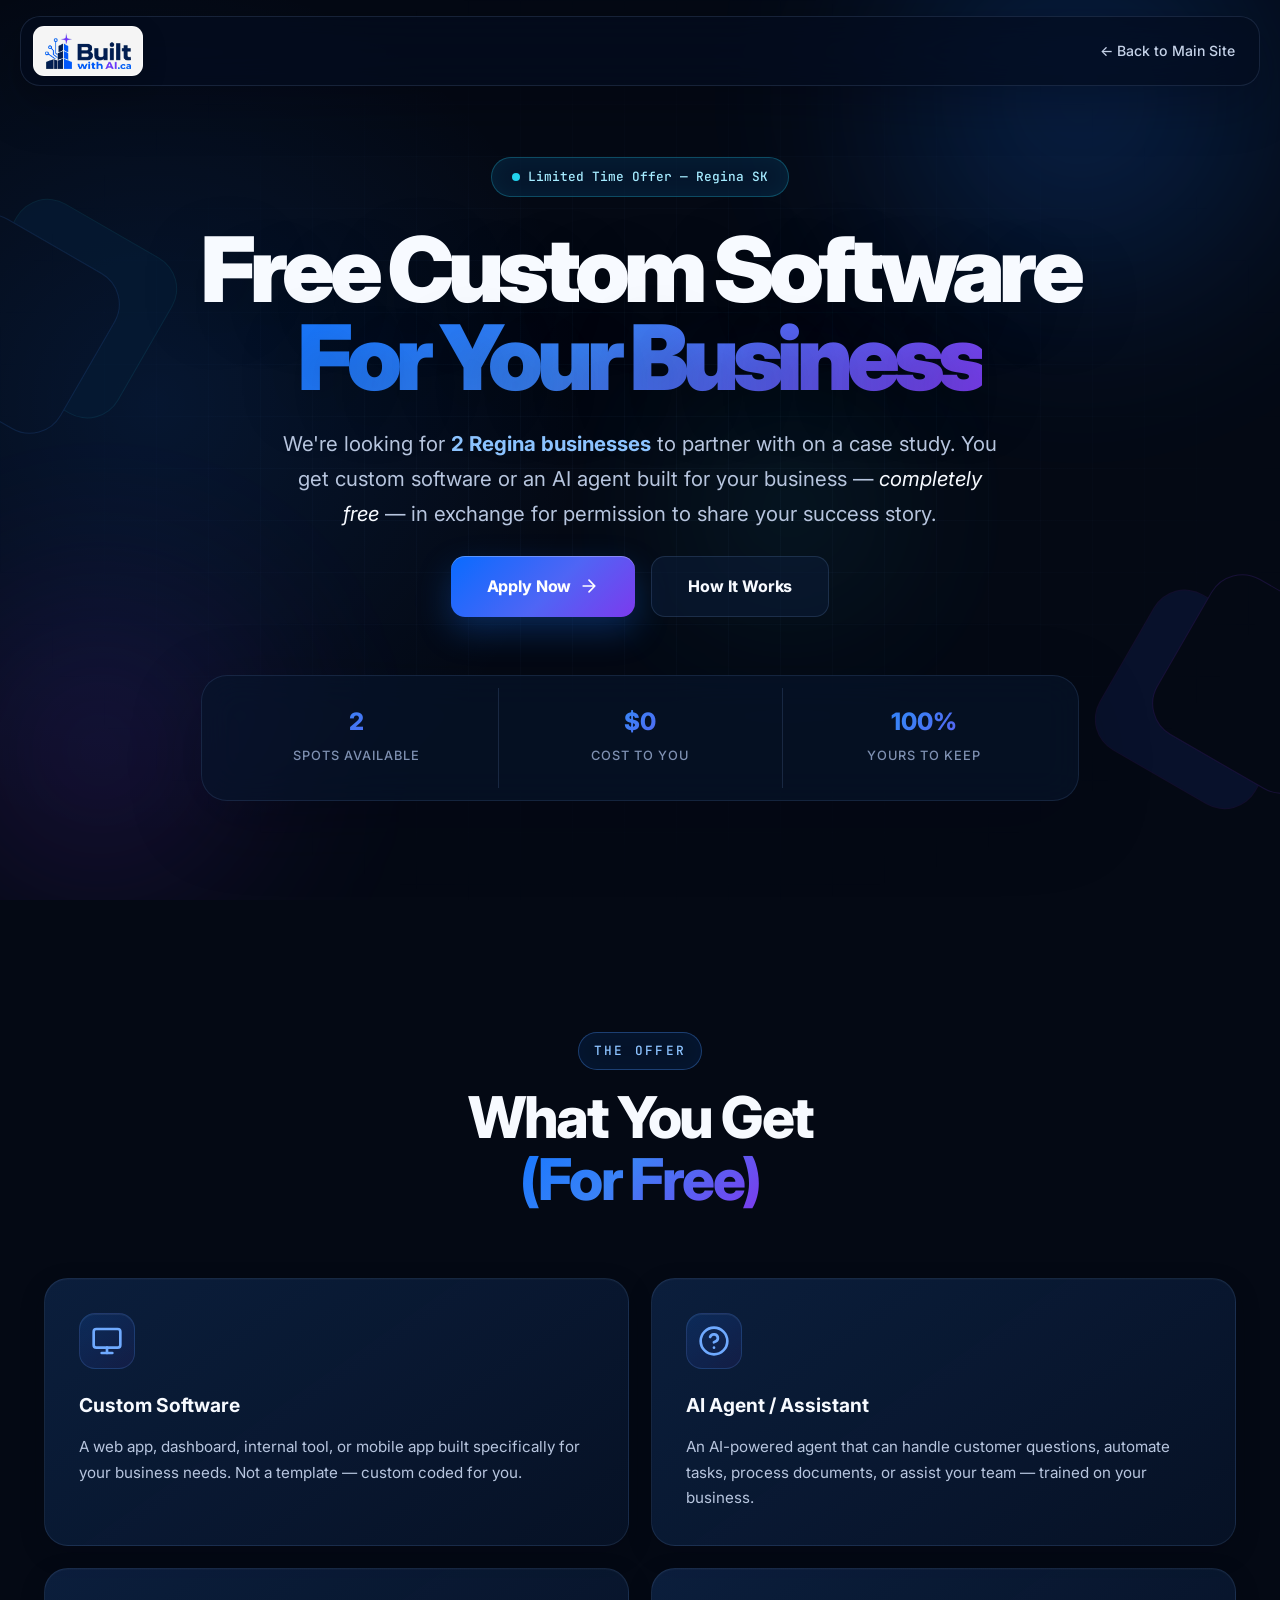
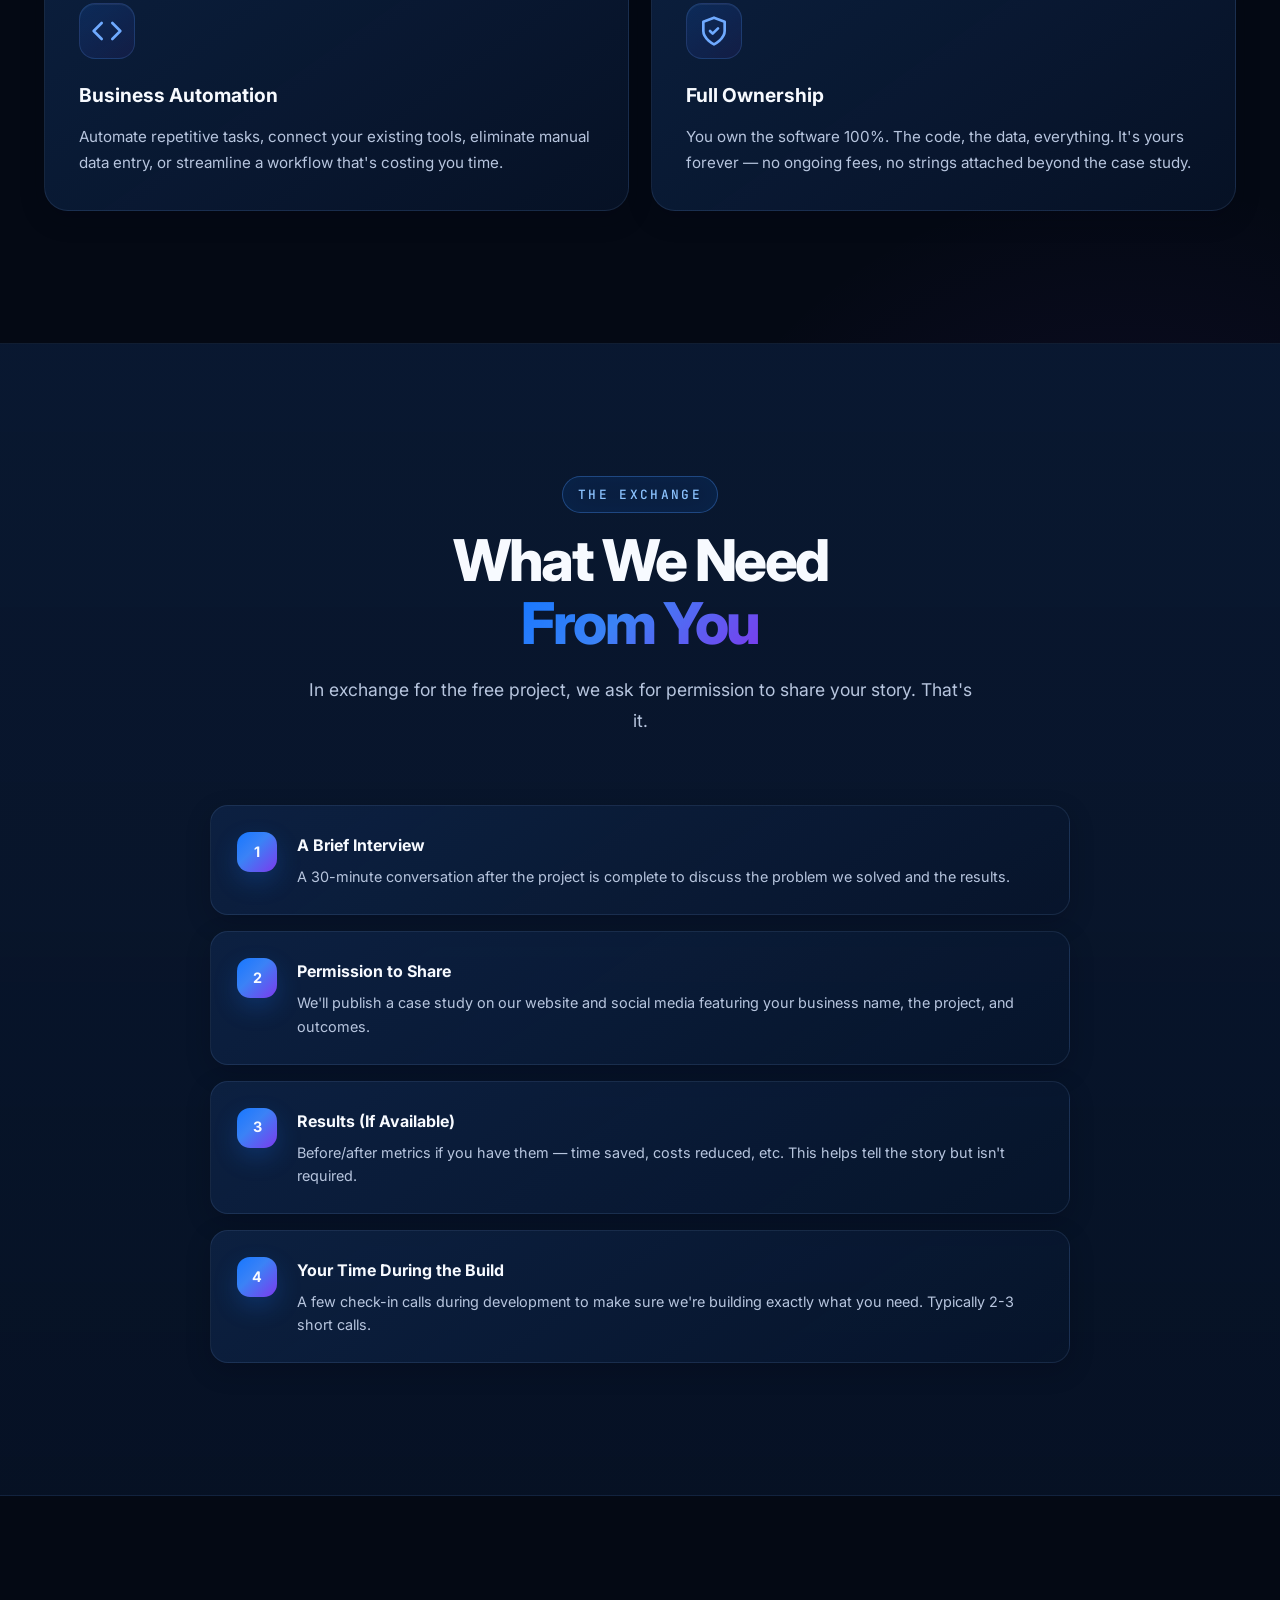
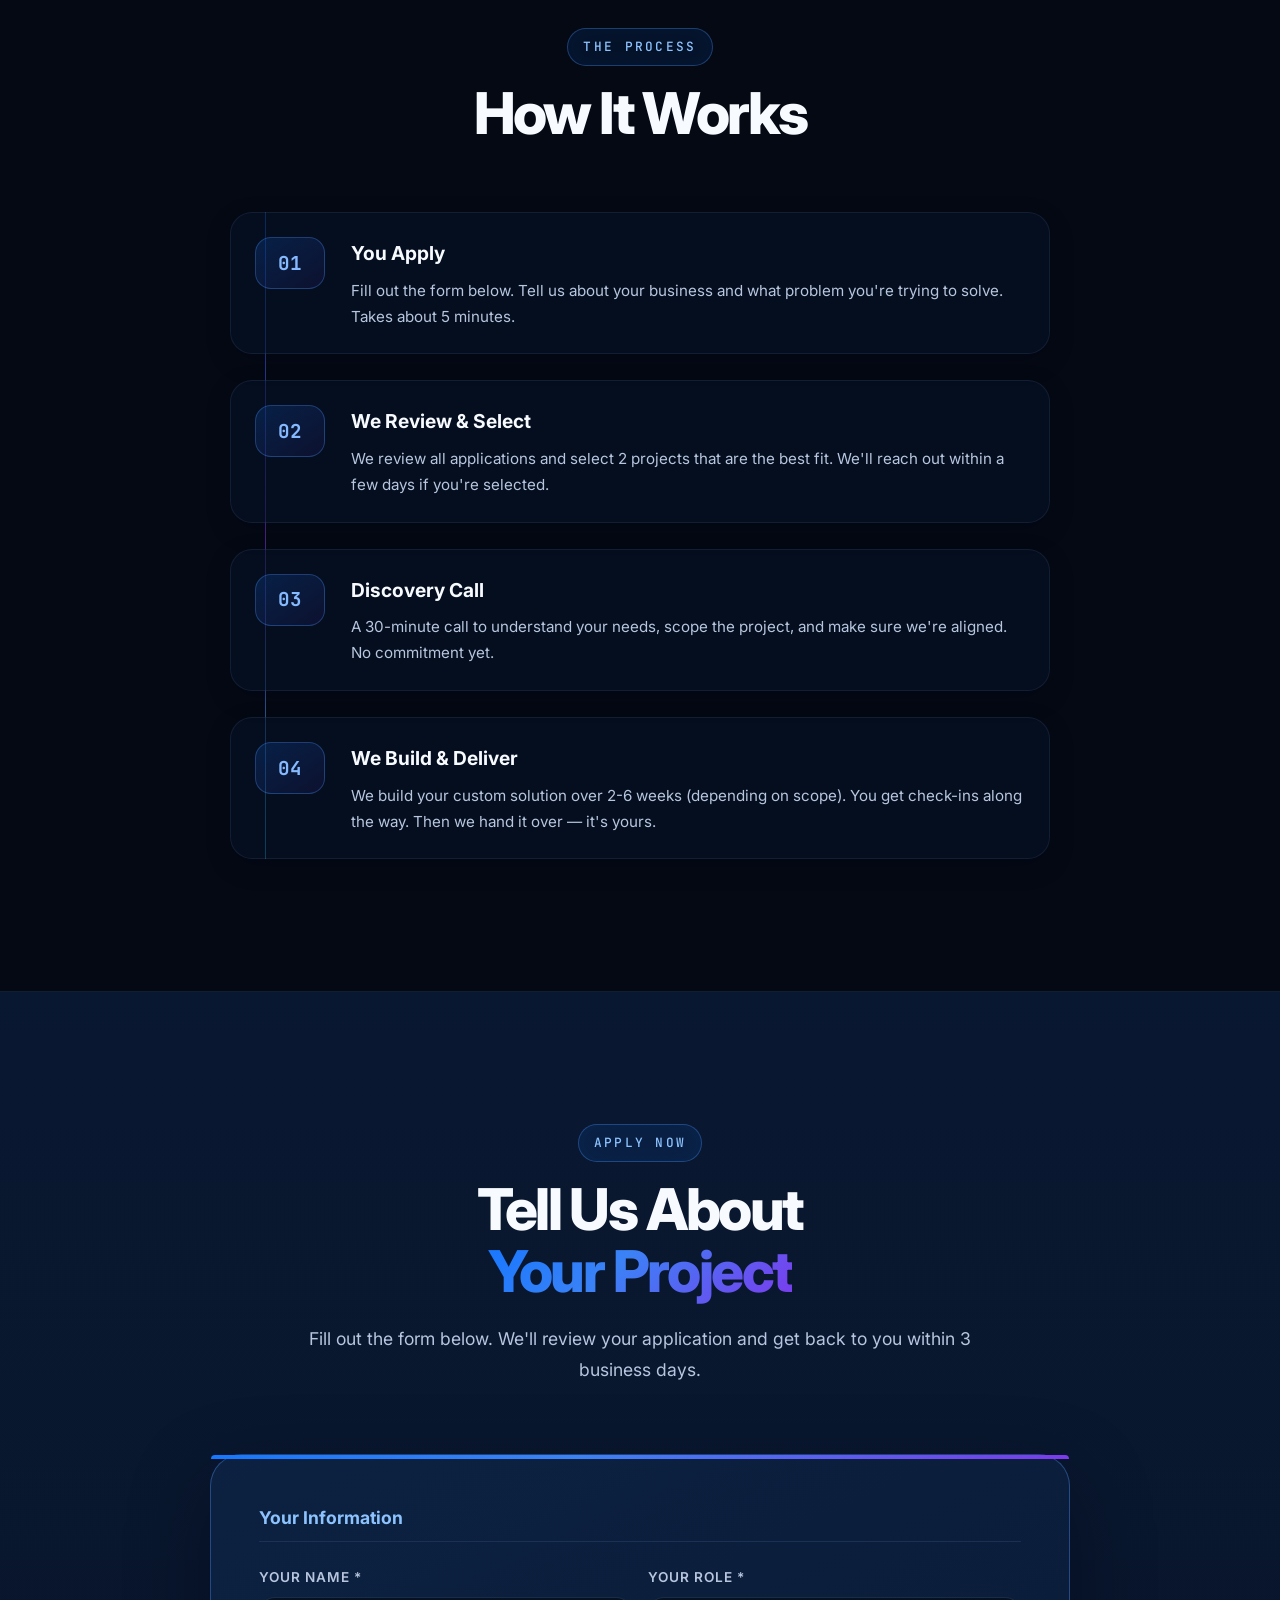
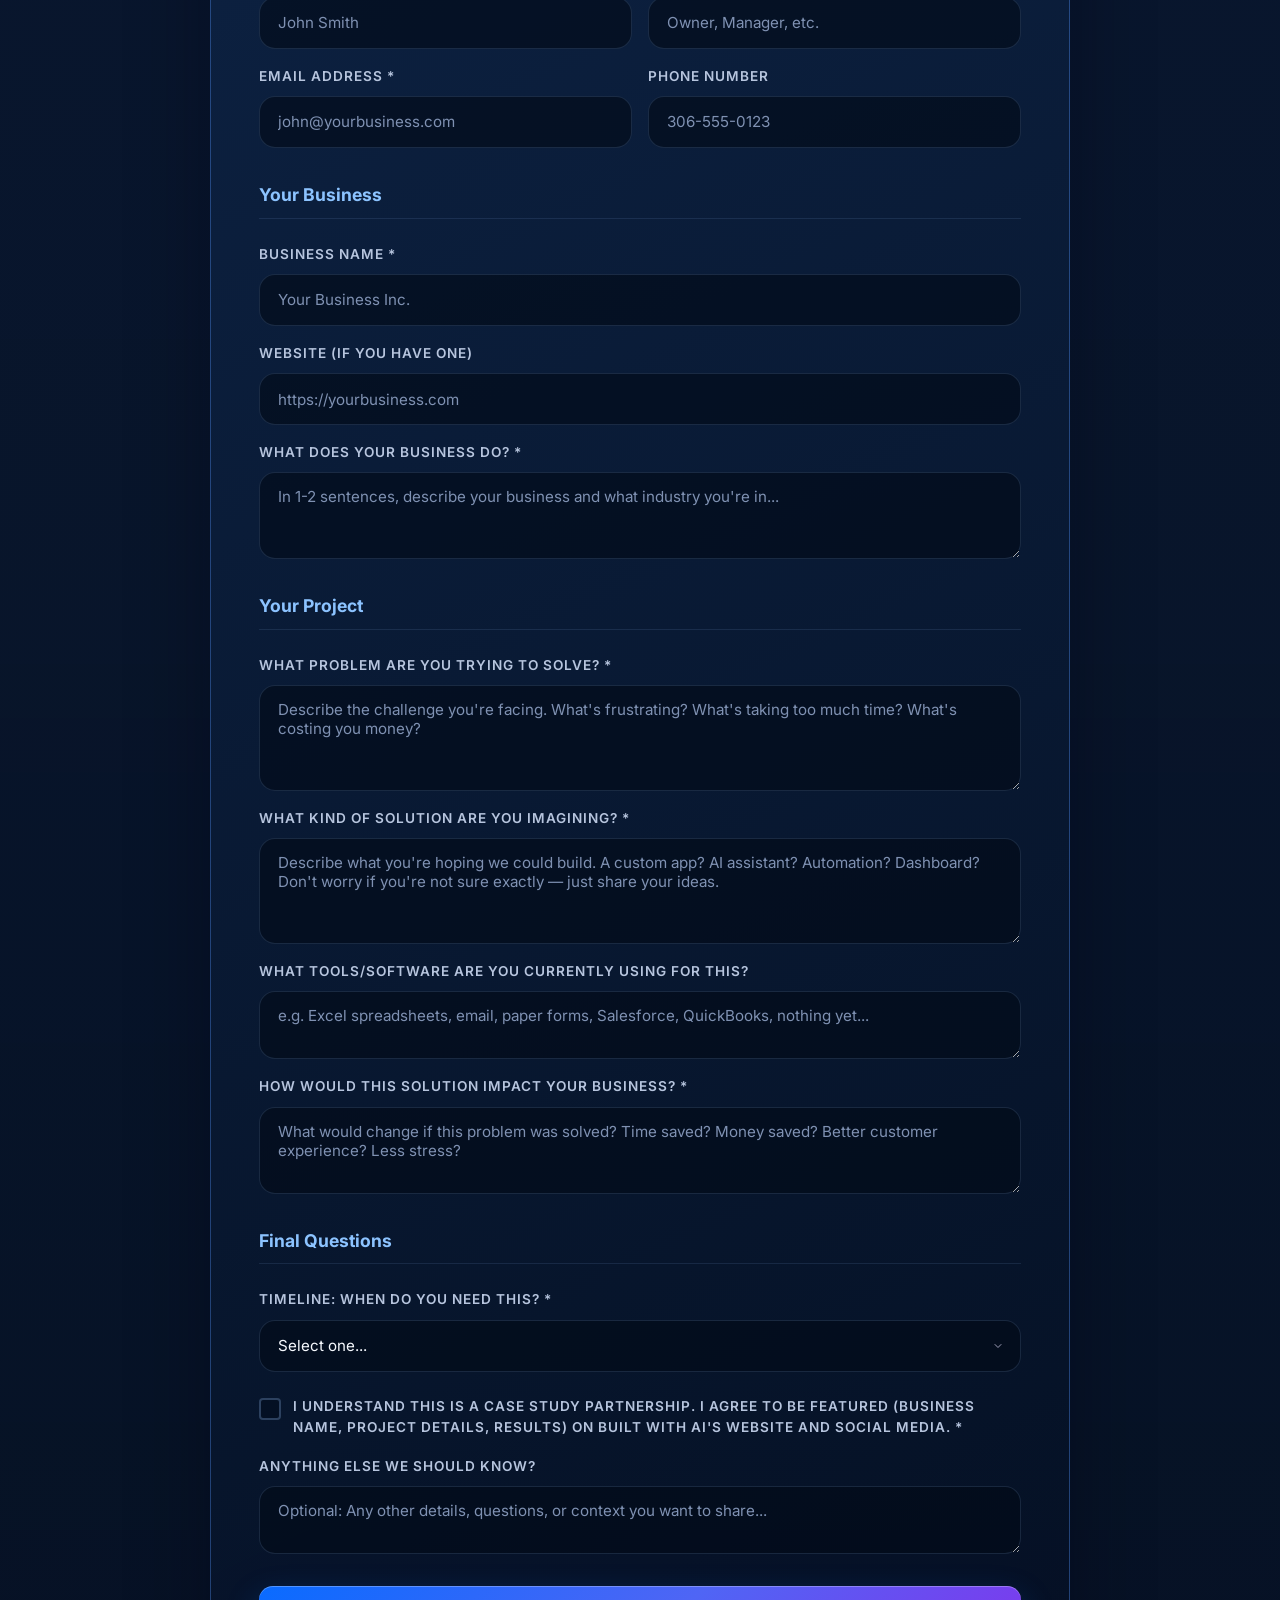
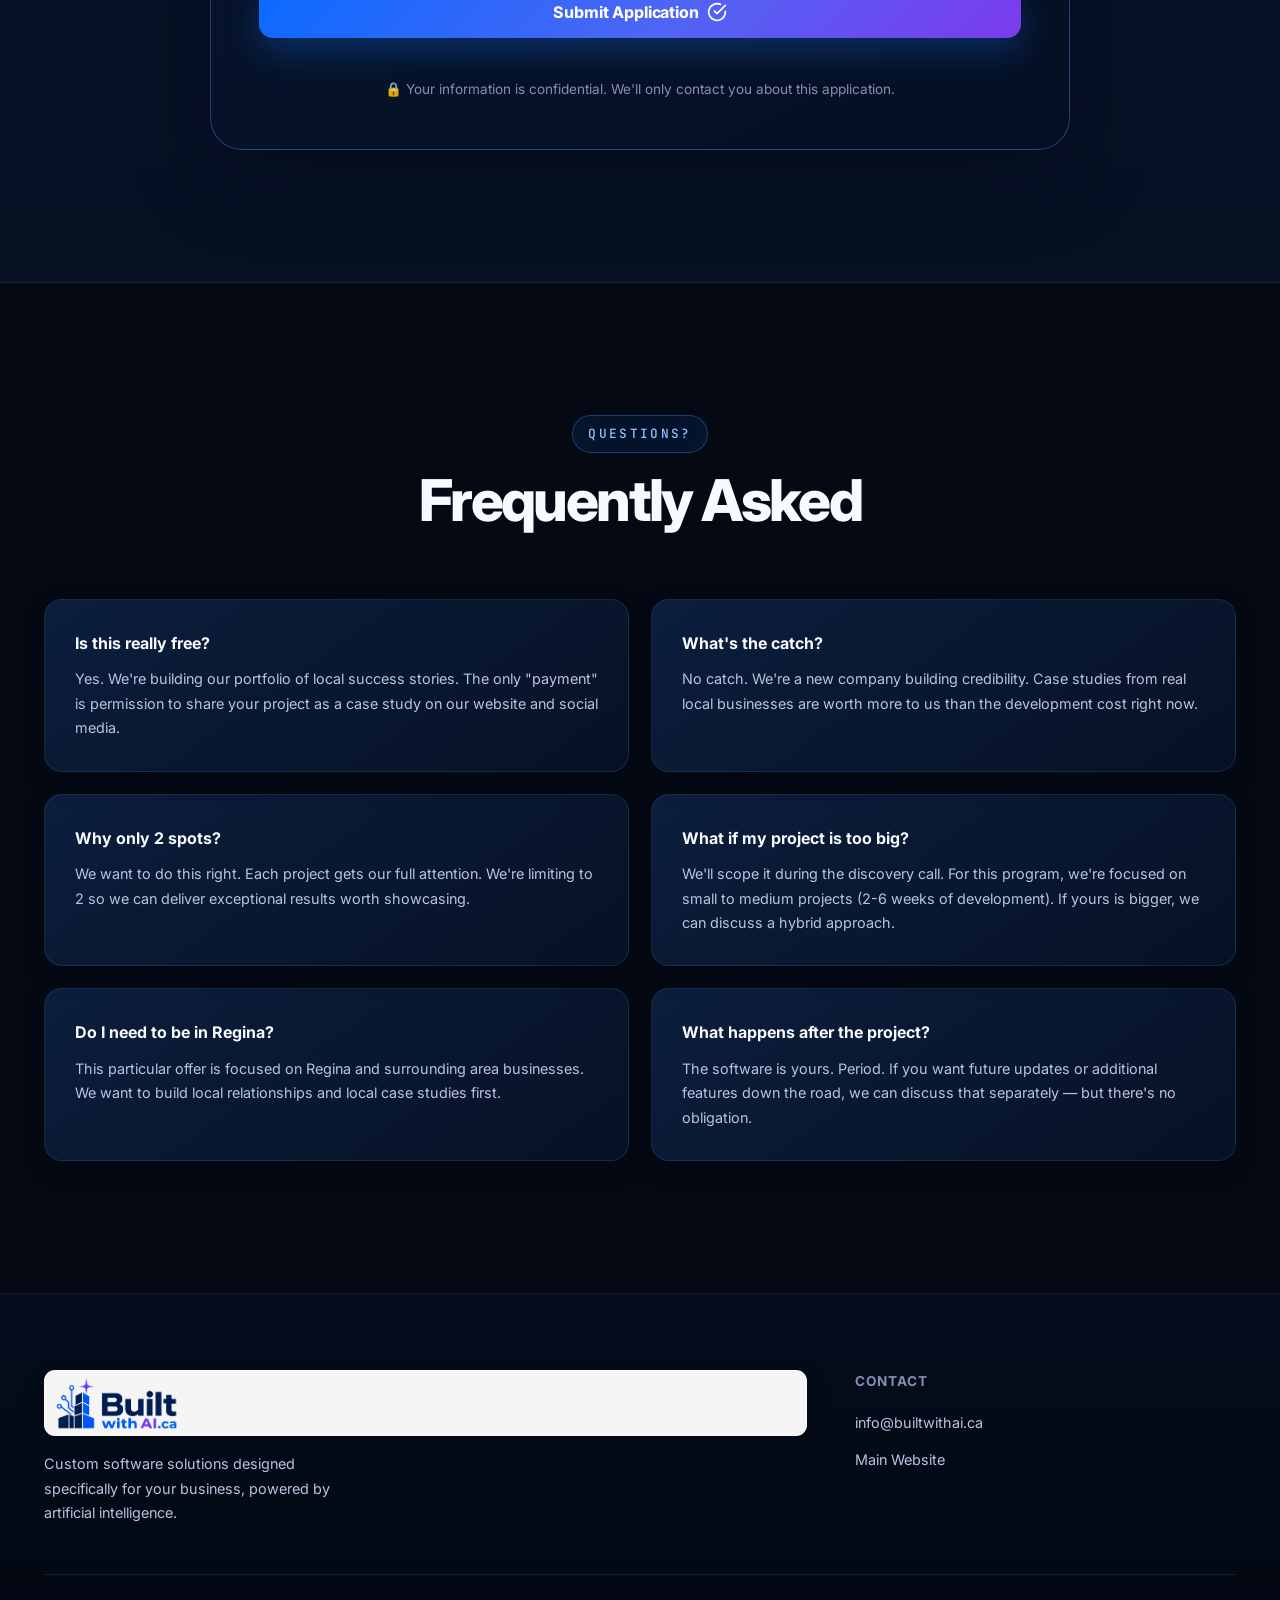
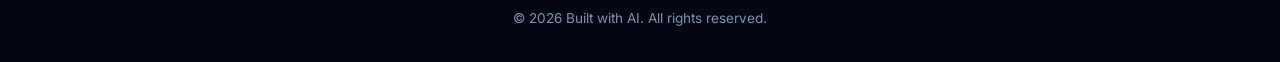
==== case-study.html @ c4d94bc3 "New logo and refresh" ====
<!DOCTYPE html>
<html lang="en">
<head>
    <meta charset="UTF-8">
    <meta name="viewport" content="width=device-width, initial-scale=1.0">
    <title>Free Custom Software for Your Business | Case Study Partner Program | Built with AI</title>
    <meta name="description" content="Regina businesses: Get custom software or an AI agent built for FREE in exchange for a case study. Limited to 2 spots. Apply now.">
    <meta name="keywords" content="free custom software, Regina Saskatchewan, case study, AI agent, business automation, free software development">
    <meta property="og:title" content="FREE Custom Software for Regina Businesses | Built with AI">
    <meta property="og:description" content="We're building 2 custom software projects for Regina businesses — completely free — in exchange for a case study. Apply now.">
    <meta property="og:type" content="website">
    <meta property="og:image" content="https://builtwithai.ca/images/built-with-ai-ca-logo.png">
    <link rel="preconnect" href="https://fonts.googleapis.com">
    <link rel="preconnect" href="https://fonts.gstatic.com" crossorigin>
    <link href="https://fonts.googleapis.com/css2?family=Inter:wght@300;400;500;600;700;800;900&family=JetBrains+Mono:wght@400;500&display=swap" rel="stylesheet">
    <link rel="stylesheet" href="css/styles.css">
    <link rel="stylesheet" href="css/case-study.css">
    <link rel="icon" type="image/png" href="images/built-with-ai-ca-logo.png">
</head>
<body>
    <!-- Navigation -->
    <nav class="navbar" id="navbar">
        <div class="container nav-container">
            <a href="index.html" class="logo" aria-label="Built with AI.ca home">
                <img class="logo-image" src="images/built-with-ai-ca-logo.png" alt="Built with AI.ca">
            </a>
            <button class="mobile-toggle" id="mobileToggle" aria-label="Toggle menu" aria-expanded="false" aria-controls="navLinks">
                <span></span>
                <span></span>
                <span></span>
            </button>
            <ul class="nav-links" id="navLinks">
                <li><a href="index.html">← Back to Main Site</a></li>
            </ul>
        </div>
    </nav>

    <!-- Hero Section -->
    <section class="hero case-study-hero" id="hero">
        <div class="hero-bg-effects">
            <div class="hero-orb hero-orb-1"></div>
            <div class="hero-orb hero-orb-2"></div>
            <div class="hero-orb hero-orb-3"></div>
            <div class="hero-grid"></div>
        </div>
        <div class="container hero-content">
            <div class="hero-badge animate-on-scroll">
                <span class="badge-dot"></span>
                Limited Time Offer — Regina SK
            </div>
            <h1 class="hero-title animate-on-scroll">
                Free Custom Software<br>
                <span class="gradient-text">For Your Business</span>
            </h1>
            <p class="hero-subtitle animate-on-scroll">
                We're looking for <strong>2 Regina businesses</strong> to partner with on a case study. 
                You get custom software or an AI agent built for your business — <em>completely free</em> — 
                in exchange for permission to share your success story.
            </p>
            <div class="hero-cta animate-on-scroll">
                <a href="#apply" class="btn btn-primary btn-lg">
                    Apply Now
                    <svg width="20" height="20" viewBox="0 0 24 24" fill="none" stroke="currentColor" stroke-width="2" stroke-linecap="round" stroke-linejoin="round"><path d="M5 12h14M12 5l7 7-7 7"/></svg>
                </a>
                <a href="#details" class="btn btn-ghost btn-lg">How It Works</a>
            </div>
            <div class="hero-stats animate-on-scroll">
                <div class="stat">
                    <span class="stat-number">2</span>
                    <span class="stat-label">Spots Available</span>
                </div>
                <div class="stat-divider"></div>
                <div class="stat">
                    <span class="stat-number">$0</span>
                    <span class="stat-label">Cost to You</span>
                </div>
                <div class="stat-divider"></div>
                <div class="stat">
                    <span class="stat-number">100%</span>
                    <span class="stat-label">Yours to Keep</span>
                </div>
            </div>
        </div>
    </section>

    <!-- What You Get Section -->
    <section class="section" id="details">
        <div class="container">
            <div class="section-header animate-on-scroll">
                <span class="section-tag">The Offer</span>
                <h2 class="section-title">What You Get<br><span class="gradient-text">(For Free)</span></h2>
            </div>
            <div class="benefits-grid">
                <div class="benefit-card animate-on-scroll">
                    <div class="benefit-icon">
                        <svg width="32" height="32" viewBox="0 0 24 24" fill="none" stroke="currentColor" stroke-width="2" stroke-linecap="round" stroke-linejoin="round"><rect x="2" y="3" width="20" height="14" rx="2" ry="2"/><line x1="8" y1="21" x2="16" y2="21"/><line x1="12" y1="17" x2="12" y2="21"/></svg>
                    </div>
                    <h3>Custom Software</h3>
                    <p>A web app, dashboard, internal tool, or mobile app built specifically for your business needs. Not a template — custom coded for you.</p>
                </div>
                <div class="benefit-card animate-on-scroll">
                    <div class="benefit-icon">
                        <svg width="32" height="32" viewBox="0 0 24 24" fill="none" stroke="currentColor" stroke-width="2" stroke-linecap="round" stroke-linejoin="round"><circle cx="12" cy="12" r="10"/><path d="M9.09 9a3 3 0 0 1 5.83 1c0 2-3 3-3 3"/><line x1="12" y1="17" x2="12.01" y2="17"/></svg>
                    </div>
                    <h3>AI Agent / Assistant</h3>
                    <p>An AI-powered agent that can handle customer questions, automate tasks, process documents, or assist your team — trained on your business.</p>
                </div>
                <div class="benefit-card animate-on-scroll">
                    <div class="benefit-icon">
                        <svg width="32" height="32" viewBox="0 0 24 24" fill="none" stroke="currentColor" stroke-width="2" stroke-linecap="round" stroke-linejoin="round"><polyline points="16 18 22 12 16 6"/><polyline points="8 6 2 12 8 18"/></svg>
                    </div>
                    <h3>Business Automation</h3>
                    <p>Automate repetitive tasks, connect your existing tools, eliminate manual data entry, or streamline a workflow that's costing you time.</p>
                </div>
                <div class="benefit-card animate-on-scroll">
                    <div class="benefit-icon">
                        <svg width="32" height="32" viewBox="0 0 24 24" fill="none" stroke="currentColor" stroke-width="2" stroke-linecap="round" stroke-linejoin="round"><path d="M12 22s8-4 8-10V5l-8-3-8 3v7c0 6 8 10 8 10z"/><polyline points="9 12 11 14 15 10"/></svg>
                    </div>
                    <h3>Full Ownership</h3>
                    <p>You own the software 100%. The code, the data, everything. It's yours forever — no ongoing fees, no strings attached beyond the case study.</p>
                </div>
            </div>
        </div>
    </section>

    <!-- What We Need Section -->
    <section class="section section-dark">
        <div class="container">
            <div class="section-header animate-on-scroll">
                <span class="section-tag">The Exchange</span>
                <h2 class="section-title">What We Need<br><span class="gradient-text">From You</span></h2>
                <p class="section-desc">In exchange for the free project, we ask for permission to share your story. That's it.</p>
            </div>
            <div class="requirements-grid">
                <div class="requirement-item animate-on-scroll">
                    <div class="requirement-number">1</div>
                    <div class="requirement-content">
                        <h4>A Brief Interview</h4>
                        <p>A 30-minute conversation after the project is complete to discuss the problem we solved and the results.</p>
                    </div>
                </div>
                <div class="requirement-item animate-on-scroll">
                    <div class="requirement-number">2</div>
                    <div class="requirement-content">
                        <h4>Permission to Share</h4>
                        <p>We'll publish a case study on our website and social media featuring your business name, the project, and outcomes.</p>
                    </div>
                </div>
                <div class="requirement-item animate-on-scroll">
                    <div class="requirement-number">3</div>
                    <div class="requirement-content">
                        <h4>Results (If Available)</h4>
                        <p>Before/after metrics if you have them — time saved, costs reduced, etc. This helps tell the story but isn't required.</p>
                    </div>
                </div>
                <div class="requirement-item animate-on-scroll">
                    <div class="requirement-number">4</div>
                    <div class="requirement-content">
                        <h4>Your Time During the Build</h4>
                        <p>A few check-in calls during development to make sure we're building exactly what you need. Typically 2-3 short calls.</p>
                    </div>
                </div>
            </div>
        </div>
    </section>

    <!-- How It Works Section -->
    <section class="section">
        <div class="container">
            <div class="section-header animate-on-scroll">
                <span class="section-tag">The Process</span>
                <h2 class="section-title">How It Works</h2>
            </div>
            <div class="process-timeline">
                <div class="process-step animate-on-scroll">
                    <div class="step-number">01</div>
                    <div class="step-content">
                        <h3>You Apply</h3>
                        <p>Fill out the form below. Tell us about your business and what problem you're trying to solve. Takes about 5 minutes.</p>
                    </div>
                </div>
                <div class="process-step animate-on-scroll">
                    <div class="step-number">02</div>
                    <div class="step-content">
                        <h3>We Review & Select</h3>
                        <p>We review all applications and select 2 projects that are the best fit. We'll reach out within a few days if you're selected.</p>
                    </div>
                </div>
                <div class="process-step animate-on-scroll">
                    <div class="step-number">03</div>
                    <div class="step-content">
                        <h3>Discovery Call</h3>
                        <p>A 30-minute call to understand your needs, scope the project, and make sure we're aligned. No commitment yet.</p>
                    </div>
                </div>
                <div class="process-step animate-on-scroll">
                    <div class="step-number">04</div>
                    <div class="step-content">
                        <h3>We Build & Deliver</h3>
                        <p>We build your custom solution over 2-6 weeks (depending on scope). You get check-ins along the way. Then we hand it over — it's yours.</p>
                    </div>
                </div>
            </div>
        </div>
    </section>

    <!-- Application Form Section -->
    <section class="section section-dark" id="apply">
        <div class="container">
            <div class="section-header animate-on-scroll">
                <span class="section-tag">Apply Now</span>
                <h2 class="section-title">Tell Us About<br><span class="gradient-text">Your Project</span></h2>
                <p class="section-desc">Fill out the form below. We'll review your application and get back to you within 3 business days.</p>
            </div>
            <div class="application-form-wrapper animate-on-scroll">
                <form class="application-form" id="caseStudyForm">
                    <input type="hidden" name="form_type" value="case_study_application">
                    <input type="hidden" name="location" value="Regina SK Campaign">
                    
                    <div class="form-section">
                        <h3 class="form-section-title">Your Information</h3>
                        <div class="form-row">
                            <div class="form-group">
                                <label for="cs-name">Your Name *</label>
                                <input type="text" id="cs-name" name="name" required placeholder="John Smith">
                            </div>
                            <div class="form-group">
                                <label for="cs-role">Your Role *</label>
                                <input type="text" id="cs-role" name="role" required placeholder="Owner, Manager, etc.">
                            </div>
                        </div>
                        <div class="form-row">
                            <div class="form-group">
                                <label for="cs-email">Email Address *</label>
                                <input type="email" id="cs-email" name="email" required placeholder="john@yourbusiness.com">
                            </div>
                            <div class="form-group">
                                <label for="cs-phone">Phone Number</label>
                                <input type="tel" id="cs-phone" name="phone" placeholder="306-555-0123">
                            </div>
                        </div>
                    </div>

                    <div class="form-section">
                        <h3 class="form-section-title">Your Business</h3>
                        <div class="form-group">
                            <label for="cs-business">Business Name *</label>
                            <input type="text" id="cs-business" name="business" required placeholder="Your Business Inc.">
                        </div>
                        <div class="form-group">
                            <label for="cs-website">Website (if you have one)</label>
                            <input type="url" id="cs-website" name="website" placeholder="https://yourbusiness.com">
                        </div>
                        <div class="form-group">
                            <label for="cs-description">What does your business do? *</label>
                            <textarea id="cs-description" name="business_description" rows="3" required placeholder="In 1-2 sentences, describe your business and what industry you're in..."></textarea>
                        </div>
                    </div>

                    <div class="form-section">
                        <h3 class="form-section-title">Your Project</h3>
                        <div class="form-group">
                            <label for="cs-problem">What problem are you trying to solve? *</label>
                            <textarea id="cs-problem" name="problem" rows="4" required placeholder="Describe the challenge you're facing. What's frustrating? What's taking too much time? What's costing you money?"></textarea>
                        </div>
                        <div class="form-group">
                            <label for="cs-solution">What kind of solution are you imagining? *</label>
                            <textarea id="cs-solution" name="solution_idea" rows="4" required placeholder="Describe what you're hoping we could build. A custom app? AI assistant? Automation? Dashboard? Don't worry if you're not sure exactly — just share your ideas."></textarea>
                        </div>
                        <div class="form-group">
                            <label for="cs-current-tools">What tools/software are you currently using for this?</label>
                            <textarea id="cs-current-tools" name="current_tools" rows="2" placeholder="e.g. Excel spreadsheets, email, paper forms, Salesforce, QuickBooks, nothing yet..."></textarea>
                        </div>
                        <div class="form-group">
                            <label for="cs-impact">How would this solution impact your business? *</label>
                            <textarea id="cs-impact" name="impact" rows="3" required placeholder="What would change if this problem was solved? Time saved? Money saved? Better customer experience? Less stress?"></textarea>
                        </div>
                    </div>

                    <div class="form-section">
                        <h3 class="form-section-title">Final Questions</h3>
                        <div class="form-group">
                            <label for="cs-timeline">Timeline: When do you need this? *</label>
                            <select id="cs-timeline" name="timeline" required>
                                <option value="">Select one...</option>
                                <option value="asap">As soon as possible</option>
                                <option value="1-2-months">Within 1-2 months</option>
                                <option value="3-months">Within 3 months</option>
                                <option value="exploring">Just exploring options</option>
                            </select>
                        </div>
                        <div class="form-group checkbox-group">
                            <label class="checkbox-label">
                                <input type="checkbox" name="case_study_consent" required>
                                <span class="checkmark"></span>
                                <span>I understand this is a case study partnership. I agree to be featured (business name, project details, results) on Built with AI's website and social media. *</span>
                            </label>
                        </div>
                        <div class="form-group">
                            <label for="cs-anything-else">Anything else we should know?</label>
                            <textarea id="cs-anything-else" name="additional_info" rows="2" placeholder="Optional: Any other details, questions, or context you want to share..."></textarea>
                        </div>
                    </div>

                    <button type="submit" class="btn btn-primary btn-lg btn-full" id="caseStudySubmitBtn">
                        <span class="btn-text">Submit Application</span>
                        <span class="btn-loading">Sending...</span>
                        <svg width="20" height="20" viewBox="0 0 24 24" fill="none" stroke="currentColor" stroke-width="2" stroke-linecap="round" stroke-linejoin="round"><path d="M22 11.08V12a10 10 0 1 1-5.93-9.14"/><polyline points="22 4 12 14.01 9 11.01"/></svg>
                    </button>
                    <p class="form-note">&#x1F512; Your information is confidential. We'll only contact you about this application.</p>
                </form>
            </div>
        </div>
    </section>

    <!-- FAQ Section -->
    <section class="section">
        <div class="container">
            <div class="section-header animate-on-scroll">
                <span class="section-tag">Questions?</span>
                <h2 class="section-title">Frequently Asked</h2>
            </div>
            <div class="faq-grid">
                <div class="faq-item animate-on-scroll">
                    <h4>Is this really free?</h4>
                    <p>Yes. We're building our portfolio of local success stories. The only "payment" is permission to share your project as a case study on our website and social media.</p>
                </div>
                <div class="faq-item animate-on-scroll">
                    <h4>What's the catch?</h4>
                    <p>No catch. We're a new company building credibility. Case studies from real local businesses are worth more to us than the development cost right now.</p>
                </div>
                <div class="faq-item animate-on-scroll">
                    <h4>Why only 2 spots?</h4>
                    <p>We want to do this right. Each project gets our full attention. We're limiting to 2 so we can deliver exceptional results worth showcasing.</p>
                </div>
                <div class="faq-item animate-on-scroll">
                    <h4>What if my project is too big?</h4>
                    <p>We'll scope it during the discovery call. For this program, we're focused on small to medium projects (2-6 weeks of development). If yours is bigger, we can discuss a hybrid approach.</p>
                </div>
                <div class="faq-item animate-on-scroll">
                    <h4>Do I need to be in Regina?</h4>
                    <p>This particular offer is focused on Regina and surrounding area businesses. We want to build local relationships and local case studies first.</p>
                </div>
                <div class="faq-item animate-on-scroll">
                    <h4>What happens after the project?</h4>
                    <p>The software is yours. Period. If you want future updates or additional features down the road, we can discuss that separately — but there's no obligation.</p>
                </div>
            </div>
        </div>
    </section>

    <!-- Footer -->
    <footer class="footer">
        <div class="container">
            <div class="footer-content footer-simple">
                <div class="footer-brand">
                    <a href="index.html" class="logo" aria-label="Built with AI.ca home">
                        <img class="logo-image" src="images/built-with-ai-ca-logo.png" alt="Built with AI.ca">
                    </a>
                    <p>Custom software solutions designed specifically for your business, powered by artificial intelligence.</p>
                </div>
                <div class="footer-links">
                    <h4>Contact</h4>
                    <ul>
                        <li><a href="mailto:info@builtwithai.ca">info@builtwithai.ca</a></li>
                        <li><a href="index.html">Main Website</a></li>
                    </ul>
                </div>
            </div>
            <div class="footer-bottom">
                <p>&copy; 2026 Built with AI. All rights reserved.</p>
            </div>
        </div>
    </footer>

    <!-- Success Modal -->
    <div class="modal-overlay" id="successModal">
        <div class="modal">
            <div class="modal-icon">&#x2713;</div>
            <h3>Application Received!</h3>
            <p>Thanks for applying! We'll review your submission and get back to you within 3 business days.</p>
            <button class="btn btn-primary" onclick="document.getElementById('successModal').classList.remove('active')">Got It</button>
        </div>
    </div>

    <script src="js/main.js"></script>
    <script src="js/case-study.js"></script>
</body>
</html>
---- css/styles.css ----
﻿/* ===== CSS Variables & Reset ===== */
:root {
    --bg-primary: #0a0a0f;
    --bg-secondary: #12121a;
    --bg-tertiary: #1a1a2e;
    --bg-card: #16162a;
    --bg-card-hover: #1e1e3a;
    --text-primary: #f0f0f5;
    --text-secondary: #a0a0b8;
    --text-muted: #6a6a82;
    --accent-1: #6366f1;
    --accent-2: #8b5cf6;
    --accent-3: #06b6d4;
    --gradient-primary: linear-gradient(135deg, #6366f1, #8b5cf6, #06b6d4);
    --gradient-glow: linear-gradient(135deg, rgba(99, 102, 241, 0.15), rgba(139, 92, 246, 0.15), rgba(6, 182, 212, 0.15));
    --border-color: rgba(255, 255, 255, 0.06);
    --border-glow: rgba(99, 102, 241, 0.3);
    --radius-sm: 8px;
    --radius-md: 12px;
    --radius-lg: 20px;
    --radius-xl: 28px;
    --shadow-sm: 0 2px 8px rgba(0, 0, 0, 0.3);
    --shadow-md: 0 4px 20px rgba(0, 0, 0, 0.4);
    --shadow-lg: 0 8px 40px rgba(0, 0, 0, 0.5);
    --shadow-glow: 0 0 30px rgba(99, 102, 241, 0.15);
    --font-body: 'Inter', -apple-system, BlinkMacSystemFont, sans-serif;
    --font-mono: 'JetBrains Mono', monospace;
    --transition: all 0.3s cubic-bezier(0.4, 0, 0.2, 1);
    --container-width: 1200px;
}

*, *::before, *::after {
    margin: 0;
    padding: 0;
    box-sizing: border-box;
}

html {
    scroll-behavior: smooth;
    font-size: 16px;
}

body {
    font-family: var(--font-body);
    background: var(--bg-primary);
    color: var(--text-primary);
    line-height: 1.7;
    overflow-x: hidden;
    -webkit-font-smoothing: antialiased;
    -moz-osx-font-smoothing: grayscale;
}

a {
    color: inherit;
    text-decoration: none;
    transition: var(--transition);
}

img { max-width: 100%; display: block; }
ul { list-style: none; }

/* ===== Utility ===== */
.container {
    max-width: var(--container-width);
    margin: 0 auto;
    padding: 0 24px;
}

.gradient-text {
    background: var(--gradient-primary);
    -webkit-background-clip: text;
    -webkit-text-fill-color: transparent;
    background-clip: text;
}

.section {
    padding: 120px 0;
    position: relative;
}

.section-header {
    text-align: center;
    max-width: 700px;
    margin: 0 auto 72px;
}

.section-tag {
    display: inline-block;
    font-family: var(--font-mono);
    font-size: 0.8rem;
    font-weight: 500;
    color: var(--accent-1);
    text-transform: uppercase;
    letter-spacing: 3px;
    margin-bottom: 16px;
    padding: 6px 16px;
    border: 1px solid rgba(99, 102, 241, 0.3);
    border-radius: 100px;
    background: rgba(99, 102, 241, 0.08);
}

.section-title {
    font-size: clamp(2rem, 4vw, 3rem);
    font-weight: 800;
    line-height: 1.2;
    margin-bottom: 20px;
    letter-spacing: -0.02em;
}

.section-desc {
    font-size: 1.1rem;
    color: var(--text-secondary);
    line-height: 1.8;
}

/* ===== Navigation ===== */
.navbar {
    position: fixed;
    top: 0;
    left: 0;
    right: 0;
    z-index: 1000;
    padding: 20px 0;
    transition: var(--transition);
}

.navbar.scrolled {
    padding: 12px 0;
    background: rgba(10, 10, 15, 0.85);
    -webkit-backdrop-filter: blur(20px);
    backdrop-filter: blur(20px);
    border-bottom: 1px solid var(--border-color);
}

.nav-container {
    display: flex;
    align-items: center;
    justify-content: space-between;
}

.logo {
    display: flex;
    align-items: center;
    padding: 5px 10px;
    background: rgba(255, 255, 255, 0.96);
    border: 1px solid rgba(255, 255, 255, 0.14);
    border-radius: 12px;
    box-shadow: 0 8px 24px rgba(0, 0, 0, 0.18);
    transition: transform 0.2s ease, box-shadow 0.2s ease;
    z-index: 1001;
}

.logo:hover {
    transform: translateY(-1px);
    box-shadow: 0 10px 28px rgba(0, 0, 0, 0.24);
}

.logo-image {
    display: block;
    width: auto;
    height: 44px;
    object-fit: contain;
}

.footer-brand .logo-image {
    height: 60px;
}

.nav-links {
    display: flex;
    align-items: center;
    gap: 36px;
}

.nav-links a {
    font-size: 0.9rem;
    font-weight: 500;
    color: var(--text-secondary);
    position: relative;
}

.nav-links a:hover {
    color: var(--text-primary);
}

.nav-links a::after {
    content: '';
    position: absolute;
    bottom: -4px;
    left: 0;
    width: 0;
    height: 2px;
    background: var(--gradient-primary);
    transition: width 0.3s ease;
}

.nav-links a:hover::after {
    width: 100%;
}

.nav-cta {
    padding: 10px 24px !important;
    background: var(--gradient-primary);
    border-radius: 100px;
    color: white !important;
    font-weight: 600 !important;
}

.nav-cta::after { display: none !important; }

.nav-cta:hover {
    transform: translateY(-1px);
    box-shadow: var(--shadow-glow);
}

/* Mobile Toggle */
.mobile-toggle {
    display: none;
    flex-direction: column;
    gap: 5px;
    background: none;
    border: none;
    cursor: pointer;
    padding: 4px;
    z-index: 1001;
}

.mobile-toggle span {
    width: 24px;
    height: 2px;
    background: var(--text-primary);
    border-radius: 2px;
    transition: var(--transition);
}

.mobile-toggle.active span:nth-child(1) {
    transform: rotate(45deg) translate(5px, 5px);
}

.mobile-toggle.active span:nth-child(2) {
    opacity: 0;
}

.mobile-toggle.active span:nth-child(3) {
    transform: rotate(-45deg) translate(5px, -5px);
}

/* ===== Hero ===== */
.hero {
    min-height: 100vh;
    display: flex;
    align-items: center;
    position: relative;
    padding-top: 100px;
    overflow: hidden;
}

.hero-bg-effects {
    position: absolute;
    inset: 0;
    pointer-events: none;
    overflow: hidden;
}

.hero-orb {
    position: absolute;
    border-radius: 50%;
    filter: blur(100px);
    opacity: 0.4;
}

.hero-orb-1 {
    width: 600px;
    height: 600px;
    background: radial-gradient(circle, rgba(99, 102, 241, 0.3), transparent 70%);
    top: -200px;
    right: -100px;
}

.hero-orb-2 {
    width: 500px;
    height: 500px;
    background: radial-gradient(circle, rgba(139, 92, 246, 0.2), transparent 70%);
    bottom: -100px;
    left: -150px;
}

.hero-orb-3 {
    width: 300px;
    height: 300px;
    background: radial-gradient(circle, rgba(6, 182, 212, 0.2), transparent 70%);
    top: 40%;
    left: 50%;
}

.hero-grid {
    position: absolute;
    inset: 0;
    background-image: 
        linear-gradient(rgba(255,255,255,0.02) 1px, transparent 1px),
        linear-gradient(90deg, rgba(255,255,255,0.02) 1px, transparent 1px);
    background-size: 60px 60px;
    -webkit-mask-image: radial-gradient(ellipse at center, black 30%, transparent 70%);
    mask-image: radial-gradient(ellipse at center, black 30%, transparent 70%);
}

.hero-content {
    position: relative;
    z-index: 1;
    text-align: center;
    max-width: 800px;
    margin: 0 auto;
}

.hero-badge {
    display: inline-flex;
    align-items: center;
    gap: 8px;
    font-family: var(--font-mono);
    font-size: 0.8rem;
    font-weight: 500;
    color: var(--accent-3);
    padding: 8px 20px;
    border: 1px solid rgba(6, 182, 212, 0.3);
    border-radius: 100px;
    background: rgba(6, 182, 212, 0.08);
    margin-bottom: 32px;
}

.badge-dot {
    width: 8px;
    height: 8px;
    background: var(--accent-3);
    border-radius: 50%;
    animation: pulse-dot 2s infinite;
}

@keyframes pulse-dot {
    0%, 100% { opacity: 1; transform: scale(1); }
    50% { opacity: 0.5; transform: scale(0.8); }
}

.hero-title {
    font-size: clamp(2.8rem, 6vw, 4.5rem);
    font-weight: 900;
    line-height: 1.1;
    letter-spacing: -0.03em;
    margin-bottom: 24px;
}

.hero-subtitle {
    font-size: clamp(1.05rem, 2vw, 1.25rem);
    color: var(--text-secondary);
    max-width: 600px;
    margin: 0 auto 24px;
    line-height: 1.8;
}

.hero-subtitle em {
    color: var(--text-primary);
    font-style: italic;
}

.hero-linkedin {
    display: inline-flex;
    align-items: center;
    gap: 10px;
    margin: 0 auto 36px;
    padding: 10px 18px;
    border: 1px solid rgba(6, 182, 212, 0.35);
    border-radius: 999px;
    background: rgba(10, 102, 194, 0.12);
    color: var(--text-primary);
    font-size: 0.95rem;
    font-weight: 700;
    transition: var(--transition);
}

.hero-linkedin::after {
    display: none;
}

.hero-linkedin:hover {
    transform: translateY(-2px);
    border-color: rgba(6, 182, 212, 0.65);
    background: rgba(10, 102, 194, 0.2);
    box-shadow: 0 12px 30px rgba(6, 182, 212, 0.15);
}

.linkedin-icon {
    display: inline-flex;
    align-items: center;
    justify-content: center;
    width: 24px;
    height: 24px;
    border-radius: 6px;
    background: #0a66c2;
    color: #fff;
    font-size: 0.9rem;
    font-weight: 800;
    line-height: 1;
}

.hero-cta {
    display: flex;
    gap: 16px;
    justify-content: center;
    flex-wrap: wrap;
    margin-bottom: 64px;
}

.hero-stats {
    display: flex;
    align-items: center;
    justify-content: center;
    gap: 40px;
    padding: 32px;
    background: rgba(255, 255, 255, 0.03);
    border: 1px solid var(--border-color);
    border-radius: var(--radius-lg);
    -webkit-backdrop-filter: blur(10px);
    backdrop-filter: blur(10px);
}

.stat {
    text-align: center;
}

.stat-number {
    display: block;
    font-size: 1.8rem;
    font-weight: 800;
    background: var(--gradient-primary);
    -webkit-background-clip: text;
    -webkit-text-fill-color: transparent;
    background-clip: text;
    line-height: 1.2;
}

.stat-label {
    font-size: 0.8rem;
    color: var(--text-muted);
    text-transform: uppercase;
    letter-spacing: 1px;
    font-weight: 500;
}

.stat-divider {
    width: 1px;
    height: 40px;
    background: var(--border-color);
}

.hero-fine-print {
    font-size: 0.75rem;
    color: var(--text-muted);
    margin-top: 16px;
    font-style: italic;
}

/* ===== Buttons ===== */
.btn {
    display: inline-flex;
    align-items: center;
    gap: 8px;
    font-family: var(--font-body);
    font-weight: 600;
    font-size: 0.95rem;
    border: none;
    border-radius: 100px;
    cursor: pointer;
    transition: var(--transition);
    text-decoration: none;
    white-space: nowrap;
}

.btn-primary {
    padding: 14px 32px;
    background: var(--gradient-primary);
    color: white;
    box-shadow: 0 4px 15px rgba(99, 102, 241, 0.3);
}

.btn-primary:hover {
    transform: translateY(-2px);
    box-shadow: 0 6px 25px rgba(99, 102, 241, 0.4);
}

.btn-ghost {
    padding: 14px 32px;
    background: rgba(255, 255, 255, 0.05);
    color: var(--text-primary);
    border: 1px solid var(--border-color);
}

.btn-ghost:hover {
    background: rgba(255, 255, 255, 0.1);
    border-color: rgba(255, 255, 255, 0.15);
}

.btn-lg {
    padding: 16px 36px;
    font-size: 1rem;
}

.btn-full {
    width: 100%;
    justify-content: center;
}

.btn-loading {
    display: none;
}

/* ===== Problem Section ===== */
.problem-section {
    background: var(--bg-secondary);
}

.problem-grid {
    display: grid;
    grid-template-columns: repeat(3, 1fr);
    gap: 24px;
}

.problem-card {
    padding: 36px;
    border-radius: var(--radius-lg);
    border: 1px solid var(--border-color);
    background: var(--bg-card);
    transition: var(--transition);
}

.problem-card:hover {
    transform: translateY(-4px);
    border-color: var(--border-glow);
    box-shadow: var(--shadow-glow);
}

.card-icon {
    width: 56px;
    height: 56px;
    border-radius: var(--radius-md);
    display: flex;
    align-items: center;
    justify-content: center;
    margin-bottom: 20px;
}

.card-icon-bad {
    background: rgba(239, 68, 68, 0.1);
    color: #ef4444;
}

.card-icon-good {
    background: rgba(34, 197, 94, 0.1);
    color: #22c55e;
}

.problem-card h3 {
    font-size: 1.2rem;
    font-weight: 700;
    margin-bottom: 12px;
}

.problem-card p {
    color: var(--text-secondary);
    font-size: 0.95rem;
    line-height: 1.7;
}

.solution-divider {
    display: flex;
    align-items: center;
    gap: 24px;
    margin: 56px 0;
}

.divider-line {
    flex: 1;
    height: 1px;
    background: linear-gradient(90deg, transparent, var(--accent-2), transparent);
}

.divider-text {
    font-family: var(--font-mono);
    font-size: 0.85rem;
    color: var(--accent-2);
    text-transform: uppercase;
    letter-spacing: 3px;
    white-space: nowrap;
}

/* ===== Services ===== */
.services-grid {
    display: grid;
    grid-template-columns: repeat(3, 1fr);
    gap: 24px;
}

.service-card {
    padding: 36px;
    border-radius: var(--radius-lg);
    border: 1px solid var(--border-color);
    background: var(--bg-card);
    transition: var(--transition);
    position: relative;
    overflow: hidden;
}

.service-card::before {
    content: '';
    position: absolute;
    top: 0;
    left: 0;
    right: 0;
    height: 2px;
    background: var(--gradient-primary);
    transform: scaleX(0);
    transition: transform 0.4s ease;
}

.service-card:hover::before {
    transform: scaleX(1);
}

.service-card:hover {
    transform: translateY(-4px);
    border-color: var(--border-glow);
    background: var(--bg-card-hover);
}

.service-icon {
    width: 56px;
    height: 56px;
    border-radius: var(--radius-md);
    display: flex;
    align-items: center;
    justify-content: center;
    background: rgba(99, 102, 241, 0.1);
    color: var(--accent-1);
    margin-bottom: 20px;
}

.service-card h3 {
    font-size: 1.15rem;
    font-weight: 700;
    margin-bottom: 12px;
}

.service-card p {
    color: var(--text-secondary);
    font-size: 0.95rem;
    line-height: 1.7;
}

/* ===== Process ===== */
.process-section {
    background: var(--bg-secondary);
}

.process-timeline {
    max-width: 700px;
    margin: 0 auto;
    position: relative;
}

.process-timeline::before {
    content: '';
    position: absolute;
    left: 42px;
    top: 0;
    bottom: 0;
    width: 2px;
    background: linear-gradient(180deg, var(--accent-1), var(--accent-2), var(--accent-3));
    opacity: 0.3;
}

.process-step {
    display: flex;
    gap: 32px;
    align-items: flex-start;
    margin-bottom: 48px;
    position: relative;
}

.process-step:last-child {
    margin-bottom: 0;
}

.step-number {
    flex-shrink: 0;
    width: 84px;
    height: 56px;
    display: flex;
    align-items: center;
    justify-content: center;
    font-family: var(--font-mono);
    font-size: 1.2rem;
    font-weight: 700;
    background: var(--gradient-primary);
    -webkit-background-clip: text;
    -webkit-text-fill-color: transparent;
    background-clip: text;
    border: 1px solid rgba(99, 102, 241, 0.2);
    border-radius: var(--radius-md);
    background-color: var(--bg-card);
    position: relative;
    z-index: 1;
}

.step-number {
    background: var(--bg-card);
    border: 1px solid rgba(99, 102, 241, 0.3);
}

.step-number {
    -webkit-text-fill-color: unset;
    background: var(--bg-card);
    border: 1px solid rgba(99, 102, 241, 0.3);
    color: var(--accent-1);
}

.step-content h3 {
    font-size: 1.2rem;
    font-weight: 700;
    margin-bottom: 8px;
}

.step-content p {
    color: var(--text-secondary);
    font-size: 0.95rem;
    line-height: 1.7;
}

/* ===== CTA Section ===== */

/* ===== Free Audit Section ===== */
.audit-section {
    background: var(--bg-primary);
    position: relative;
    overflow: hidden;
}

.audit-section::before {
    content: '';
    position: absolute;
    top: 0;
    left: 50%;
    transform: translateX(-50%);
    width: 800px;
    height: 800px;
    background: radial-gradient(circle, rgba(99, 102, 241, 0.06), transparent 60%);
    pointer-events: none;
}

.audit-grid {
    display: grid;
    grid-template-columns: 1fr 1fr;
    gap: 48px;
    align-items: start;
}

.audit-benefits {
    display: flex;
    flex-direction: column;
    gap: 24px;
}

.audit-benefit {
    display: flex;
    align-items: flex-start;
    gap: 16px;
    padding: 24px;
    background: var(--bg-card);
    border: 1px solid var(--border-color);
    border-radius: var(--radius-md);
    transition: var(--transition);
}

.audit-benefit:hover {
    border-color: var(--border-glow);
    transform: translateX(4px);
}

.audit-benefit-icon {
    width: 48px;
    height: 48px;
    border-radius: var(--radius-sm);
    display: flex;
    align-items: center;
    justify-content: center;
    background: rgba(99, 102, 241, 0.1);
    color: var(--accent-1);
    flex-shrink: 0;
}

.audit-benefit h4 {
    font-size: 0.95rem;
    font-weight: 700;
    margin-bottom: 4px;
}

.audit-benefit p {
    font-size: 0.85rem;
    color: var(--text-secondary);
    line-height: 1.6;
}

.audit-form-card {
    background: var(--bg-secondary);
    border: 1px solid var(--border-glow);
    border-radius: var(--radius-xl);
    padding: 40px;
    position: relative;
    overflow: hidden;
}

.audit-form-card::before {
    content: '';
    position: absolute;
    top: 0;
    left: 0;
    right: 0;
    height: 3px;
    background: var(--gradient-primary);
}

.audit-form-header {
    text-align: center;
    margin-bottom: 28px;
}

.audit-price-badge {
    display: inline-block;
    font-family: var(--font-mono);
    font-size: 0.8rem;
    font-weight: 700;
    color: #22c55e;
    text-transform: uppercase;
    letter-spacing: 2px;
    padding: 6px 20px;
    border: 1px solid rgba(34, 197, 94, 0.3);
    border-radius: 100px;
    background: rgba(34, 197, 94, 0.08);
    margin-bottom: 16px;
}

.audit-form-header h3 {
    font-size: 1.5rem;
    font-weight: 800;
    margin-bottom: 8px;
}

.audit-form-header p {
    font-size: 0.9rem;
    color: var(--text-secondary);
}

.audit-form {
    display: flex;
    flex-direction: column;
    gap: 16px;
}

.audit-form-note {
    text-align: center;
    font-size: 0.8rem;
    color: var(--text-muted);
    margin-top: 4px;
}

.cta-section {
    padding: 80px 0;
}

.cta-card {
    text-align: center;
    padding: 80px 48px;
    border-radius: var(--radius-xl);
    background: var(--gradient-glow);
    border: 1px solid var(--border-glow);
    position: relative;
    overflow: hidden;
}

.cta-card::before {
    content: '';
    position: absolute;
    inset: 0;
    background: radial-gradient(circle at 50% 0%, rgba(99, 102, 241, 0.15), transparent 60%);
}

.cta-card h2 {
    font-size: clamp(1.8rem, 3.5vw, 2.5rem);
    font-weight: 800;
    margin-bottom: 20px;
    position: relative;
    letter-spacing: -0.02em;
}

.cta-card p {
    font-size: 1.1rem;
    color: var(--text-secondary);
    max-width: 600px;
    margin: 0 auto 32px;
    position: relative;
    line-height: 1.8;
}

.cta-card .btn {
    position: relative;
}

/* ===== Contact ===== */
.contact-section {
    background: var(--bg-secondary);
}

.contact-grid {
    display: grid;
    grid-template-columns: 1.2fr 0.8fr;
    gap: 48px;
    align-items: start;
}

.contact-form {
    display: flex;
    flex-direction: column;
    gap: 20px;
}

.form-group {
    display: flex;
    flex-direction: column;
    gap: 8px;
}

.form-group label {
    font-size: 0.85rem;
    font-weight: 600;
    color: var(--text-secondary);
    text-transform: uppercase;
    letter-spacing: 1px;
}

.form-group input,
.form-group textarea {
    padding: 14px 18px;
    background: var(--bg-primary);
    border: 1px solid var(--border-color);
    border-radius: var(--radius-md);
    color: var(--text-primary);
    font-family: var(--font-body);
    font-size: 0.95rem;
    transition: var(--transition);
    outline: none;
}

.form-group input::placeholder,
.form-group textarea::placeholder {
    color: var(--text-muted);
}

.form-group input:focus,
.form-group textarea:focus {
    border-color: var(--accent-1);
    box-shadow: 0 0 0 3px rgba(99, 102, 241, 0.1);
}

.form-group textarea {
    resize: vertical;
    min-height: 120px;
}

.contact-info {
    display: flex;
    flex-direction: column;
    gap: 20px;
}

.info-card {
    display: flex;
    align-items: center;
    gap: 16px;
    padding: 24px;
    background: var(--bg-card);
    border: 1px solid var(--border-color);
    border-radius: var(--radius-md);
    transition: var(--transition);
}

.info-card:hover {
    border-color: var(--border-glow);
}

.info-icon {
    width: 48px;
    height: 48px;
    border-radius: var(--radius-sm);
    display: flex;
    align-items: center;
    justify-content: center;
    background: rgba(99, 102, 241, 0.1);
    color: var(--accent-1);
    flex-shrink: 0;
}

.info-card h4 {
    font-size: 0.9rem;
    font-weight: 700;
    margin-bottom: 2px;
}

.info-card p,
.info-card a {
    font-size: 0.9rem;
    color: var(--text-secondary);
}

.info-card a:hover {
    color: var(--accent-1);
}

.info-guarantee {
    padding: 20px;
    background: rgba(34, 197, 94, 0.05);
    border: 1px solid rgba(34, 197, 94, 0.15);
    border-radius: var(--radius-md);
}

.info-guarantee p {
    font-size: 0.85rem;
    color: var(--text-secondary);
    line-height: 1.6;
}

/* ===== Footer ===== */
.footer {
    padding: 64px 0 32px;
    border-top: 1px solid var(--border-color);
}

.footer-content {
    display: grid;
    grid-template-columns: 2fr 1fr 1fr;
    gap: 48px;
    margin-bottom: 48px;
}

.footer-brand p {
    color: var(--text-secondary);
    font-size: 0.9rem;
    margin-top: 16px;
    max-width: 300px;
    line-height: 1.7;
}

.footer-links h4 {
    font-size: 0.85rem;
    font-weight: 700;
    text-transform: uppercase;
    letter-spacing: 1px;
    margin-bottom: 16px;
    color: var(--text-muted);
}

.footer-links li {
    margin-bottom: 10px;
}

.footer-links a {
    font-size: 0.9rem;
    color: var(--text-secondary);
}

.footer-links a:hover {
    color: var(--accent-1);
}

.footer-bottom {
    padding-top: 32px;
    border-top: 1px solid var(--border-color);
    text-align: center;
}

.footer-bottom p {
    font-size: 0.85rem;
    color: var(--text-muted);
}

.footer-disclaimer {
    font-size: 0.7rem;
    color: var(--text-muted);
    margin-top: 8px;
    font-style: italic;
    opacity: 0.7;
}

/* ===== Modal ===== */
.modal-overlay {
    position: fixed;
    inset: 0;
    background: rgba(0, 0, 0, 0.7);
    -webkit-backdrop-filter: blur(8px);
    backdrop-filter: blur(8px);
    display: flex;
    align-items: center;
    justify-content: center;
    z-index: 9999;
    opacity: 0;
    visibility: hidden;
    transition: var(--transition);
}

.modal-overlay.active {
    opacity: 1;
    visibility: visible;
}

.modal {
    background: var(--bg-secondary);
    border: 1px solid var(--border-color);
    border-radius: var(--radius-xl);
    padding: 48px;
    text-align: center;
    max-width: 440px;
    width: 90%;
    transform: scale(0.9);
    transition: transform 0.3s ease;
}

.modal-overlay.active .modal {
    transform: scale(1);
}

.modal-icon {
    width: 64px;
    height: 64px;
    border-radius: 50%;
    background: rgba(34, 197, 94, 0.15);
    color: #22c55e;
    display: flex;
    align-items: center;
    justify-content: center;
    font-size: 1.8rem;
    font-weight: 700;
    margin: 0 auto 20px;
}

.modal h3 {
    font-size: 1.4rem;
    font-weight: 700;
    margin-bottom: 12px;
}

.modal p {
    color: var(--text-secondary);
    margin-bottom: 28px;
    line-height: 1.7;
}

/* ===== Animations ===== */
.animate-on-scroll {
    opacity: 0;
    transform: translateY(30px);
    transition: opacity 0.6s ease, transform 0.6s ease;
}

.animate-on-scroll.visible {
    opacity: 1;
    transform: translateY(0);
}

/* Stagger children */
.problem-grid .animate-on-scroll:nth-child(2),
.services-grid .animate-on-scroll:nth-child(2),
.process-step:nth-child(2) {
    transition-delay: 0.1s;
}

.problem-grid .animate-on-scroll:nth-child(3),
.services-grid .animate-on-scroll:nth-child(3),
.process-step:nth-child(3) {
    transition-delay: 0.2s;
}

.services-grid .animate-on-scroll:nth-child(4) { transition-delay: 0.15s; }
.services-grid .animate-on-scroll:nth-child(5) { transition-delay: 0.2s; }
.services-grid .animate-on-scroll:nth-child(6) { transition-delay: 0.25s; }
.process-step:nth-child(4) { transition-delay: 0.3s; }

/* ===== Responsive ===== */
@media (max-width: 968px) {
    .section { padding: 80px 0; }
    
    .problem-grid,
    .services-grid {
        grid-template-columns: repeat(2, 1fr);
    }
    
    .contact-grid {
        grid-template-columns: 1fr;
    }
    
    .audit-grid {
        grid-template-columns: 1fr;
    }
    
    .footer-content {
        grid-template-columns: 1fr 1fr;
        gap: 32px;
    }
    
    .footer-brand {
        grid-column: 1 / -1;
    }
    
    .hero-stats {
        flex-wrap: wrap;
        gap: 24px;
    }
    
    .stat-divider {
        display: none;
    }
}

@media (max-width: 768px) {
    .logo-image {
        height: 40px;
    }

    .footer-brand .logo-image {
        height: 56px;
    }

    .mobile-toggle {
        display: flex;
    }
    
    .nav-links {
        position: fixed;
        top: 0;
        left: 0;
        right: 0;
        bottom: 0;
        background: rgba(10, 10, 15, 0.98);
        -webkit-backdrop-filter: blur(20px);
        backdrop-filter: blur(20px);
        flex-direction: column;
        align-items: center;
        justify-content: center;
        gap: 32px;
        opacity: 0;
        visibility: hidden;
        transition: var(--transition);
    }
    
    .nav-links.active {
        opacity: 1;
        visibility: visible;
    }
    
    .nav-links a {
        font-size: 1.3rem;
    }
    
    .hero {
        padding-top: 80px;
        min-height: 0;
        padding-bottom: 60px;
    }
    
    .hero-cta {
        flex-direction: column;
        align-items: center;
    }
    
    .hero-stats {
        flex-direction: column;
        gap: 20px;
    }
    
    .problem-grid,
    .services-grid {
        grid-template-columns: 1fr;
    }
    
    .process-timeline::before {
        left: 28px;
    }

    .step-number {
        width: 56px;
        height: 48px;
        font-size: 1rem;
    }
    
    .process-step {
        gap: 20px;
    }
    
    .section-header {
        margin-bottom: 48px;
    }
    
    .footer-content {
        grid-template-columns: 1fr;
    }
    
    .cta-card {
        padding: 48px 24px;
    }
    
    .audit-form-card {
        padding: 28px 20px;
    }
}

@media (max-width: 480px) {
    html { font-size: 15px; }
    
    .container { padding: 0 16px; }
    
    .hero-title {
        font-size: 2.2rem;
    }
    
    .problem-card,
    .service-card {
        padding: 28px;
    }
}

/* ===== Built with AI.ca Brand Refresh ===== */
:root {
    --bg-primary: #040914;
    --bg-secondary: #071225;
    --bg-tertiary: #0b1c38;
    --bg-card: rgba(11, 28, 56, 0.72);
    --bg-card-hover: rgba(15, 39, 78, 0.9);
    --text-primary: #f7faff;
    --text-secondary: #b7c5de;
    --text-muted: #7f91b2;
    --accent-1: #1677ff;
    --accent-2: #7c3aed;
    --accent-3: #22d3ee;
    --gradient-primary: linear-gradient(135deg, #1677ff 0%, #3b82f6 42%, #7c3aed 100%);
    --gradient-glow: linear-gradient(135deg, rgba(22, 119, 255, 0.16), rgba(124, 58, 237, 0.12));
    --border-color: rgba(140, 178, 235, 0.12);
    --border-glow: rgba(45, 130, 255, 0.44);
    --radius-sm: 10px;
    --radius-md: 16px;
    --radius-lg: 24px;
    --radius-xl: 32px;
    --shadow-sm: 0 8px 24px rgba(0, 5, 20, 0.22);
    --shadow-md: 0 20px 50px rgba(0, 5, 20, 0.32);
    --shadow-lg: 0 32px 80px rgba(0, 5, 20, 0.42);
    --shadow-glow: 0 22px 60px rgba(22, 119, 255, 0.14);
    --container-width: 1240px;
}

::selection {
    color: #fff;
    background: rgba(22, 119, 255, 0.72);
}

body {
    background:
        radial-gradient(circle at 12% 5%, rgba(22, 119, 255, 0.12), transparent 27rem),
        radial-gradient(circle at 88% 28%, rgba(124, 58, 237, 0.1), transparent 30rem),
        var(--bg-primary);
}

a:focus-visible,
button:focus-visible,
input:focus-visible,
textarea:focus-visible,
select:focus-visible {
    outline: 3px solid rgba(34, 211, 238, 0.75);
    outline-offset: 3px;
}

.section {
    padding: 132px 0;
}

.section-header {
    max-width: 780px;
    margin-bottom: 68px;
}

.section-tag {
    color: #8cc3ff;
    letter-spacing: 0.18em;
    padding: 7px 15px;
    border-color: rgba(73, 149, 255, 0.34);
    background: rgba(22, 119, 255, 0.09);
    box-shadow: inset 0 0 24px rgba(22, 119, 255, 0.05);
}

.section-title {
    font-size: clamp(2.25rem, 4.6vw, 3.6rem);
    line-height: 1.08;
    letter-spacing: -0.045em;
}

.section-desc {
    max-width: 680px;
    margin-inline: auto;
    color: var(--text-secondary);
}

.navbar {
    padding: 16px 0;
}

.navbar.scrolled {
    padding: 10px 0;
    background: transparent;
    border-bottom: 0;
}

.nav-container {
    min-height: 70px;
    padding: 8px 10px 8px 12px;
    border: 1px solid rgba(140, 178, 235, 0.14);
    border-radius: 20px;
    background: rgba(4, 12, 29, 0.76);
    -webkit-backdrop-filter: blur(22px) saturate(135%);
    backdrop-filter: blur(22px) saturate(135%);
    box-shadow: 0 18px 50px rgba(0, 4, 16, 0.28);
}

.navbar.scrolled .nav-container {
    background: rgba(4, 12, 29, 0.92);
    border-color: rgba(78, 139, 229, 0.22);
}

.logo {
    padding: 4px 9px;
    border-color: rgba(255, 255, 255, 0.55);
    border-radius: 11px;
    box-shadow: 0 8px 24px rgba(0, 5, 20, 0.2);
}

.logo-image {
    height: 40px;
}

.nav-links {
    gap: 6px;
}

.nav-links a {
    padding: 10px 14px;
    border-radius: 11px;
    color: #c5d2e8;
    font-size: 0.88rem;
}

.nav-links a::after {
    display: none;
}

.nav-links a:hover {
    color: #fff;
    background: rgba(255, 255, 255, 0.055);
}

.nav-cta {
    padding: 11px 20px !important;
    border: 1px solid rgba(120, 170, 255, 0.35);
    box-shadow: 0 8px 24px rgba(22, 119, 255, 0.24);
}

.hero {
    min-height: 100svh;
    padding: 150px 0 92px;
    isolation: isolate;
}

.hero::before,
.hero::after {
    content: '';
    position: absolute;
    z-index: 0;
    width: 180px;
    height: 180px;
    border: 1px solid rgba(69, 143, 255, 0.14);
    border-radius: 36px;
    transform: rotate(30deg);
    pointer-events: none;
}

.hero::before {
    left: -80px;
    top: 26%;
    box-shadow: 42px -42px 0 -1px rgba(5, 18, 43, 0.72), 42px -42px 0 0 rgba(34, 211, 238, 0.1);
}

.hero::after {
    right: -72px;
    bottom: 14%;
    border-color: rgba(124, 58, 237, 0.16);
    box-shadow: -42px 42px 0 -1px rgba(5, 18, 43, 0.72), -42px 42px 0 0 rgba(124, 58, 237, 0.11);
}

.hero-orb {
    filter: blur(80px);
    opacity: 0.75;
}

.hero-orb-1 {
    background: radial-gradient(circle, rgba(22, 119, 255, 0.35), transparent 68%);
}

.hero-orb-2 {
    background: radial-gradient(circle, rgba(124, 58, 237, 0.25), transparent 68%);
}

.hero-orb-3 {
    background: radial-gradient(circle, rgba(34, 211, 238, 0.18), transparent 68%);
}

.hero-grid {
    background-image:
        linear-gradient(rgba(115, 157, 221, 0.04) 1px, transparent 1px),
        linear-gradient(90deg, rgba(115, 157, 221, 0.04) 1px, transparent 1px);
    background-size: 52px 52px;
    -webkit-mask-image: radial-gradient(ellipse at center, black 20%, transparent 76%);
    mask-image: radial-gradient(ellipse at center, black 20%, transparent 76%);
}

.hero-content {
    max-width: 940px;
}

.hero-badge {
    margin-bottom: 28px;
    color: #a5ebff;
    border-color: rgba(34, 211, 238, 0.28);
    background: rgba(8, 35, 64, 0.58);
    box-shadow: inset 0 0 22px rgba(34, 211, 238, 0.05);
}

.hero-title {
    font-size: clamp(3.25rem, 7.2vw, 5.65rem);
    line-height: 0.98;
    letter-spacing: -0.065em;
    text-wrap: balance;
    text-shadow: 0 18px 60px rgba(0, 0, 0, 0.25);
}

.hero-subtitle {
    max-width: 720px;
    font-size: clamp(1.05rem, 2vw, 1.28rem);
    line-height: 1.72;
}

.hero-linkedin {
    margin-bottom: 30px;
    border-color: rgba(84, 156, 255, 0.24);
    background: rgba(9, 31, 61, 0.58);
}

.hero-cta {
    margin-bottom: 58px;
}

.btn {
    min-height: 50px;
    border-radius: 14px;
    font-weight: 750;
    letter-spacing: -0.01em;
}

.btn-primary {
    background: linear-gradient(135deg, #096bff, #4f65f5 55%, #7c3aed);
    box-shadow: 0 14px 34px rgba(22, 119, 255, 0.28), inset 0 1px 0 rgba(255, 255, 255, 0.28);
}

.btn-primary:hover {
    box-shadow: 0 18px 42px rgba(22, 119, 255, 0.4), inset 0 1px 0 rgba(255, 255, 255, 0.32);
}

.btn-ghost {
    background: rgba(11, 28, 56, 0.58);
    border-color: rgba(140, 178, 235, 0.16);
}

.hero-stats {
    display: grid;
    grid-template-columns: repeat(3, 1fr);
    gap: 0;
    max-width: 880px;
    margin-inline: auto;
    padding: 12px;
    border-radius: 26px;
    background: rgba(7, 20, 43, 0.66);
    border-color: rgba(123, 165, 228, 0.14);
    -webkit-backdrop-filter: blur(18px);
    backdrop-filter: blur(18px);
    box-shadow: 0 22px 70px rgba(0, 5, 20, 0.25);
}

.stat {
    padding: 20px 22px;
}

.stat-number {
    font-size: 1.5rem;
    margin-bottom: 4px;
}

.stat-divider {
    display: none;
}

.stat:not(:first-child) {
    border-left: 1px solid rgba(132, 176, 238, 0.16);
}

.problem-section,
.process-section,
.contact-section,
.section-dark {
    background:
        linear-gradient(180deg, rgba(11, 29, 58, 0.54), rgba(6, 17, 36, 0.72)),
        var(--bg-secondary);
    border-block: 1px solid rgba(140, 178, 235, 0.07);
}

.problem-grid,
.services-grid {
    gap: 22px;
}

.problem-card,
.service-card,
.audit-benefit,
.info-card,
.benefit-card,
.requirement-item,
.faq-item {
    border-color: rgba(140, 178, 235, 0.12);
    background: linear-gradient(145deg, rgba(14, 36, 72, 0.78), rgba(7, 21, 44, 0.72));
    box-shadow: inset 0 1px 0 rgba(255, 255, 255, 0.025), var(--shadow-sm);
}

.problem-card,
.service-card {
    padding: 34px;
}

.problem-card:hover,
.service-card:hover,
.benefit-card:hover {
    transform: translateY(-7px);
    border-color: rgba(74, 143, 245, 0.42);
    box-shadow: var(--shadow-glow), inset 0 1px 0 rgba(255, 255, 255, 0.05);
}

.card-icon,
.service-icon,
.audit-benefit-icon,
.info-icon,
.benefit-icon {
    border: 1px solid rgba(100, 161, 255, 0.18);
    background: linear-gradient(145deg, rgba(22, 119, 255, 0.16), rgba(124, 58, 237, 0.08));
    color: #6faaff;
    box-shadow: inset 0 1px 0 rgba(255, 255, 255, 0.06);
}

.card-icon-bad {
    color: #ff7185;
    border-color: rgba(255, 113, 133, 0.18);
    background: rgba(111, 28, 46, 0.2);
}

.card-icon-good {
    color: #55e5b4;
    border-color: rgba(85, 229, 180, 0.18);
    background: rgba(24, 100, 83, 0.2);
}

.service-card::before {
    height: 3px;
    transform-origin: left;
}

.solution-divider {
    margin: 64px 0;
}

.divider-text {
    color: #a78bfa;
}

.process-timeline {
    max-width: 820px;
}

.process-timeline::before {
    left: 35px;
    width: 1px;
    opacity: 0.55;
}

.process-step {
    gap: 26px;
    margin-bottom: 26px;
    padding: 24px;
    border: 1px solid rgba(140, 178, 235, 0.1);
    border-radius: 22px;
    background: rgba(6, 19, 41, 0.55);
    box-shadow: var(--shadow-sm);
}

.step-number {
    width: 70px;
    height: 52px;
    border-color: rgba(76, 145, 247, 0.32);
    background: linear-gradient(145deg, rgba(22, 119, 255, 0.18), rgba(124, 58, 237, 0.08));
    color: #86baff;
}

.audit-section::before {
    background: radial-gradient(circle, rgba(22, 119, 255, 0.12), transparent 62%);
}

.audit-grid {
    gap: 40px;
}

.audit-benefit {
    border-radius: 18px;
}

.audit-form-card,
.application-form-wrapper {
    border-color: rgba(83, 150, 255, 0.36);
    background: linear-gradient(155deg, rgba(13, 34, 67, 0.94), rgba(5, 16, 35, 0.95));
    box-shadow: 0 28px 80px rgba(0, 5, 20, 0.36);
}

.audit-form-card::before,
.application-form-wrapper::before {
    height: 4px;
}

.form-group input,
.form-group textarea,
.form-group select {
    min-height: 52px;
    background-color: rgba(2, 10, 24, 0.62);
    border-color: rgba(140, 178, 235, 0.16);
}

.form-group input:hover,
.form-group textarea:hover,
.form-group select:hover {
    border-color: rgba(100, 161, 255, 0.32);
}

.form-group input:focus,
.form-group textarea:focus,
.form-group select:focus {
    border-color: #3588ff;
    box-shadow: 0 0 0 4px rgba(22, 119, 255, 0.12);
}

.cta-card {
    padding: 90px 48px;
    border-color: rgba(88, 154, 255, 0.28);
    background:
        radial-gradient(circle at 50% -20%, rgba(44, 130, 255, 0.28), transparent 54%),
        linear-gradient(145deg, rgba(13, 35, 70, 0.92), rgba(8, 22, 48, 0.82));
    box-shadow: var(--shadow-lg);
}

.cta-card::after {
    content: '';
    position: absolute;
    width: 110px;
    height: 110px;
    right: -28px;
    bottom: -30px;
    border: 1px solid rgba(92, 155, 255, 0.2);
    border-radius: 24px;
    transform: rotate(28deg);
}

.contact-form {
    padding: 34px;
    border: 1px solid rgba(140, 178, 235, 0.12);
    border-radius: 24px;
    background: rgba(6, 19, 41, 0.55);
    box-shadow: var(--shadow-sm);
}

.footer {
    padding-top: 76px;
    background: linear-gradient(180deg, rgba(5, 14, 31, 0.72), #030711);
}

.footer-brand .logo-image {
    height: 56px;
}

.modal {
    border-color: rgba(89, 155, 255, 0.26);
    background: linear-gradient(145deg, #0b1d3a, #061225);
    box-shadow: var(--shadow-lg);
}

.animate-on-scroll {
    transform: translateY(22px) scale(0.99);
    transition-duration: 0.65s;
}

.animate-on-scroll.visible {
    transform: translateY(0) scale(1);
}

@media (max-width: 968px) {
    .section {
        padding: 96px 0;
    }

    .hero {
        padding-top: 138px;
    }

    .hero-title {
        font-size: clamp(3rem, 9vw, 4.7rem);
    }
}

@media (max-width: 768px) {
    .navbar {
        padding: 10px 0;
    }

    .navbar.scrolled {
        padding: 8px 0;
    }

    .nav-container {
        min-height: 62px;
        padding: 7px 9px;
        border-radius: 16px;
        -webkit-backdrop-filter: none;
        backdrop-filter: none;
        background: rgba(4, 12, 29, 0.96);
    }

    .logo-image {
        height: 34px;
    }

    .mobile-toggle {
        position: relative;
        z-index: 1002;
        width: 44px;
        height: 44px;
        align-items: center;
        justify-content: center;
        border: 1px solid rgba(140, 178, 235, 0.16);
        border-radius: 12px;
        background: rgba(255, 255, 255, 0.04);
    }

    .nav-links {
        z-index: 1000;
        gap: 14px;
        padding: 120px 24px 40px;
        background:
            radial-gradient(circle at 80% 12%, rgba(22, 119, 255, 0.18), transparent 22rem),
            rgba(3, 9, 22, 0.98);
    }

    .nav-links a {
        display: block;
        min-width: min(320px, 86vw);
        padding: 15px 22px;
        text-align: center;
        font-size: 1.1rem;
        border: 1px solid rgba(140, 178, 235, 0.1);
        background: rgba(255, 255, 255, 0.025);
    }

    .nav-links .nav-cta {
        margin-top: 8px;
    }

    .hero {
        min-height: auto;
        padding: 132px 0 68px;
    }

    .hero::before,
    .hero::after {
        width: 110px;
        height: 110px;
        opacity: 0.55;
    }

    .hero-title {
        font-size: clamp(2.65rem, 12vw, 3.75rem);
        line-height: 1.02;
        letter-spacing: -0.055em;
    }

    .hero-subtitle {
        font-size: 1.05rem;
        line-height: 1.65;
    }

    .hero-cta {
        width: 100%;
        gap: 12px;
        margin-bottom: 42px;
    }

    .hero-cta .btn {
        width: min(100%, 360px);
        justify-content: center;
    }

    .hero-stats {
        grid-template-columns: 1fr;
        padding: 8px 18px;
        gap: 0;
    }

    .stat {
        padding: 19px 8px;
    }

    .stat:not(:first-child) {
        border-left: 0;
        border-top: 1px solid rgba(140, 178, 235, 0.1);
    }

    .stat-divider {
        display: none;
    }

    .section {
        padding: 78px 0;
    }

    .section-header {
        margin-bottom: 42px;
    }

    .section-title {
        font-size: clamp(2rem, 9vw, 2.65rem);
    }

    .problem-card,
    .service-card {
        padding: 28px;
    }

    .solution-divider {
        gap: 12px;
        margin: 46px 0;
    }

    .divider-text {
        font-size: 0.72rem;
        letter-spacing: 0.15em;
    }

    .process-step {
        gap: 18px;
        padding: 20px;
    }

    .process-timeline::before {
        left: 46px;
    }

    .audit-grid {
        gap: 28px;
    }

    .audit-form-card,
    .application-form-wrapper,
    .contact-form {
        padding: 26px 20px;
        border-radius: 22px;
    }

    .cta-card {
        padding: 58px 22px;
        border-radius: 24px;
    }

    .footer {
        padding-top: 58px;
    }

    .footer-brand .logo-image {
        height: 48px;
    }
}

@media (max-width: 480px) {
    .container {
        padding-inline: 14px;
    }

    .hero-title {
        font-size: 2.35rem;
    }

    .hero-badge {
        padding: 7px 13px;
        font-size: 0.72rem;
    }

    .hero-linkedin {
        font-size: 0.86rem;
    }

    .problem-card,
    .service-card,
    .benefit-card,
    .faq-item {
        padding: 24px;
    }

    .process-step {
        flex-direction: column;
    }

    .process-timeline::before {
        display: none;
    }

    .step-number {
        width: 58px;
    }

    .audit-benefit {
        padding: 20px;
    }

    .footer-brand .logo-image {
        height: 44px;
    }
}

@media (prefers-reduced-motion: reduce) {
    *,
    *::before,
    *::after {
        scroll-behavior: auto !important;
        animation-duration: 0.01ms !important;
        animation-iteration-count: 1 !important;
        transition-duration: 0.01ms !important;
    }
}
---- css/case-study.css ----
/* ===== Case Study Landing Page Styles ===== */

/* Hero adjustments */
.case-study-hero {
    min-height: 90vh;
}

.case-study-hero .hero-subtitle strong {
    color: var(--accent-1);
}

/* Benefits Grid */
.benefits-grid {
    display: grid;
    grid-template-columns: repeat(2, 1fr);
    gap: 24px;
}

.benefit-card {
    padding: 32px;
    background: var(--bg-card);
    border: 1px solid var(--border-color);
    border-radius: var(--radius-lg);
    transition: var(--transition);
}

.benefit-card:hover {
    border-color: var(--border-glow);
    transform: translateY(-4px);
}

.benefit-icon {
    width: 56px;
    height: 56px;
    display: flex;
    align-items: center;
    justify-content: center;
    background: rgba(99, 102, 241, 0.1);
    border-radius: var(--radius-md);
    color: var(--accent-1);
    margin-bottom: 20px;
}

.benefit-card h3 {
    font-size: 1.2rem;
    font-weight: 700;
    margin-bottom: 12px;
}

.benefit-card p {
    font-size: 0.95rem;
    color: var(--text-secondary);
    line-height: 1.7;
}

/* Section Dark */
.section-dark {
    background: var(--bg-secondary);
}

/* Requirements Grid */
.requirements-grid {
    max-width: 800px;
    margin: 0 auto;
    display: flex;
    flex-direction: column;
    gap: 20px;
}

.requirement-item {
    display: flex;
    align-items: flex-start;
    gap: 20px;
    padding: 24px;
    background: var(--bg-card);
    border: 1px solid var(--border-color);
    border-radius: var(--radius-md);
    transition: var(--transition);
}

.requirement-item:hover {
    border-color: var(--border-glow);
}

.requirement-number {
    width: 40px;
    height: 40px;
    display: flex;
    align-items: center;
    justify-content: center;
    background: var(--gradient-primary);
    border-radius: 50%;
    font-weight: 700;
    font-size: 0.9rem;
    flex-shrink: 0;
}

.requirement-content h4 {
    font-size: 1rem;
    font-weight: 700;
    margin-bottom: 6px;
}

.requirement-content p {
    font-size: 0.9rem;
    color: var(--text-secondary);
    line-height: 1.6;
}

/* Application Form */
.application-form-wrapper {
    max-width: 800px;
    margin: 0 auto;
    background: var(--bg-card);
    border: 1px solid var(--border-glow);
    border-radius: var(--radius-xl);
    padding: 48px;
    position: relative;
}

.application-form-wrapper::before {
    content: '';
    position: absolute;
    top: 0;
    left: 0;
    right: 0;
    height: 4px;
    background: var(--gradient-primary);
    border-radius: var(--radius-xl) var(--radius-xl) 0 0;
}

.application-form {
    display: flex;
    flex-direction: column;
    gap: 32px;
}

.form-section {
    display: flex;
    flex-direction: column;
    gap: 16px;
}

.form-section-title {
    font-size: 1.1rem;
    font-weight: 700;
    color: var(--accent-1);
    padding-bottom: 8px;
    border-bottom: 1px solid var(--border-color);
    margin-bottom: 8px;
}

.form-row {
    display: grid;
    grid-template-columns: 1fr 1fr;
    gap: 16px;
}

.form-group select {
    padding: 14px 18px;
    background: var(--bg-primary);
    border: 1px solid var(--border-color);
    border-radius: var(--radius-md);
    color: var(--text-primary);
    font-family: var(--font-body);
    font-size: 0.95rem;
    transition: var(--transition);
    outline: none;
    cursor: pointer;
    appearance: none;
    background-image: url("data:image/svg+xml,%3Csvg xmlns='http://www.w3.org/2000/svg' width='12' height='12' viewBox='0 0 24 24' fill='none' stroke='%23a0a0b8' stroke-width='2' stroke-linecap='round' stroke-linejoin='round'%3E%3Cpolyline points='6 9 12 15 18 9'%3E%3C/polyline%3E%3C/svg%3E");
    background-repeat: no-repeat;
    background-position: right 16px center;
    padding-right: 48px;
}

.form-group select:focus {
    border-color: var(--accent-1);
    box-shadow: 0 0 0 3px rgba(99, 102, 241, 0.1);
}

.form-group select option {
    background: var(--bg-primary);
    color: var(--text-primary);
}

/* Checkbox */
.checkbox-group {
    margin-top: 8px;
}

.checkbox-label {
    display: flex;
    align-items: flex-start;
    gap: 12px;
    cursor: pointer;
    font-size: 0.9rem;
    color: var(--text-secondary);
    line-height: 1.6;
}

.checkbox-label input[type="checkbox"] {
    display: none;
}

.checkmark {
    width: 22px;
    height: 22px;
    border: 2px solid var(--border-color);
    border-radius: 4px;
    flex-shrink: 0;
    display: flex;
    align-items: center;
    justify-content: center;
    transition: var(--transition);
    margin-top: 2px;
}

.checkbox-label input[type="checkbox"]:checked + .checkmark {
    background: var(--gradient-primary);
    border-color: var(--accent-1);
}

.checkbox-label input[type="checkbox"]:checked + .checkmark::after {
    content: '✓';
    color: white;
    font-size: 14px;
    font-weight: bold;
}

.form-note {
    text-align: center;
    font-size: 0.85rem;
    color: var(--text-muted);
    margin-top: 8px;
}

/* FAQ Grid */
.faq-grid {
    display: grid;
    grid-template-columns: repeat(2, 1fr);
    gap: 24px;
}

.faq-item {
    padding: 28px;
    background: var(--bg-card);
    border: 1px solid var(--border-color);
    border-radius: var(--radius-md);
    transition: var(--transition);
}

.faq-item:hover {
    border-color: var(--border-glow);
}

.faq-item h4 {
    font-size: 1rem;
    font-weight: 700;
    margin-bottom: 10px;
    color: var(--text-primary);
}

.faq-item p {
    font-size: 0.9rem;
    color: var(--text-secondary);
    line-height: 1.7;
}

/* Footer Simple */
.footer-simple {
    grid-template-columns: 2fr 1fr !important;
}

/* Responsive */
@media (max-width: 768px) {
    .benefits-grid,
    .faq-grid {
        grid-template-columns: 1fr;
    }
    
    .form-row {
        grid-template-columns: 1fr;
    }
    
    .application-form-wrapper {
        padding: 28px 20px;
    }
    
    .case-study-hero {
        min-height: 0;
        padding-bottom: 60px;
    }
    
    .footer-simple {
        grid-template-columns: 1fr !important;
    }
}

@media (max-width: 480px) {
    .requirement-item {
        flex-direction: column;
        text-align: center;
    }
    
    .requirement-number {
        margin: 0 auto;
    }
}

/* ===== Built with AI.ca Case Study Refresh ===== */
.case-study-hero {
    min-height: 100svh;
}

.case-study-hero .hero-subtitle strong {
    color: #8cc3ff;
}

.benefits-grid,
.faq-grid {
    gap: 22px;
}

.benefit-card {
    padding: 34px;
    border-color: rgba(140, 178, 235, 0.12);
    border-radius: 24px;
    background: linear-gradient(145deg, rgba(14, 36, 72, 0.78), rgba(7, 21, 44, 0.72));
    box-shadow: inset 0 1px 0 rgba(255, 255, 255, 0.025), var(--shadow-sm);
}

.benefit-card:hover {
    transform: translateY(-7px);
    border-color: rgba(74, 143, 245, 0.42);
    box-shadow: var(--shadow-glow);
}

.benefit-icon {
    border: 1px solid rgba(100, 161, 255, 0.18);
    border-radius: 16px;
    background: linear-gradient(145deg, rgba(22, 119, 255, 0.16), rgba(124, 58, 237, 0.08));
    color: #6faaff;
}

.section-dark {
    background:
        linear-gradient(180deg, rgba(11, 29, 58, 0.54), rgba(6, 17, 36, 0.72)),
        var(--bg-secondary);
    border-block: 1px solid rgba(140, 178, 235, 0.07);
}

.requirements-grid {
    max-width: 860px;
    gap: 16px;
}

.requirement-item {
    padding: 26px;
    border-color: rgba(140, 178, 235, 0.12);
    border-radius: 18px;
    background: linear-gradient(145deg, rgba(14, 36, 72, 0.78), rgba(7, 21, 44, 0.72));
    box-shadow: var(--shadow-sm);
}

.requirement-item:hover {
    transform: translateX(5px);
    border-color: rgba(74, 143, 245, 0.4);
}

.requirement-number {
    border-radius: 13px;
    box-shadow: 0 10px 25px rgba(22, 119, 255, 0.22);
}

.application-form-wrapper {
    max-width: 860px;
    border-color: rgba(83, 150, 255, 0.36);
    background: linear-gradient(155deg, rgba(13, 34, 67, 0.94), rgba(5, 16, 35, 0.95));
    box-shadow: 0 28px 80px rgba(0, 5, 20, 0.36);
}

.form-section-title {
    color: #8cc3ff;
    border-bottom-color: rgba(140, 178, 235, 0.12);
}

.form-group select {
    min-height: 52px;
    background-color: rgba(2, 10, 24, 0.62);
    border-color: rgba(140, 178, 235, 0.16);
}

.form-group select:focus {
    border-color: #3588ff;
    box-shadow: 0 0 0 4px rgba(22, 119, 255, 0.12);
}

.checkmark {
    border-color: rgba(140, 178, 235, 0.3);
    background: rgba(2, 10, 24, 0.42);
}

.faq-item {
    padding: 30px;
    border-color: rgba(140, 178, 235, 0.12);
    border-radius: 18px;
    background: linear-gradient(145deg, rgba(14, 36, 72, 0.78), rgba(7, 21, 44, 0.72));
    box-shadow: var(--shadow-sm);
}

.faq-item:hover {
    transform: translateY(-4px);
    border-color: rgba(74, 143, 245, 0.4);
}

@media (max-width: 768px) {
    .case-study-hero {
        min-height: auto;
        padding-bottom: 68px;
    }

    .benefit-card,
    .faq-item {
        padding: 26px;
    }

    .application-form-wrapper {
        padding: 28px 20px;
        border-radius: 22px;
    }
}

@media (max-width: 480px) {
    .requirement-item {
        padding: 22px;
    }
}
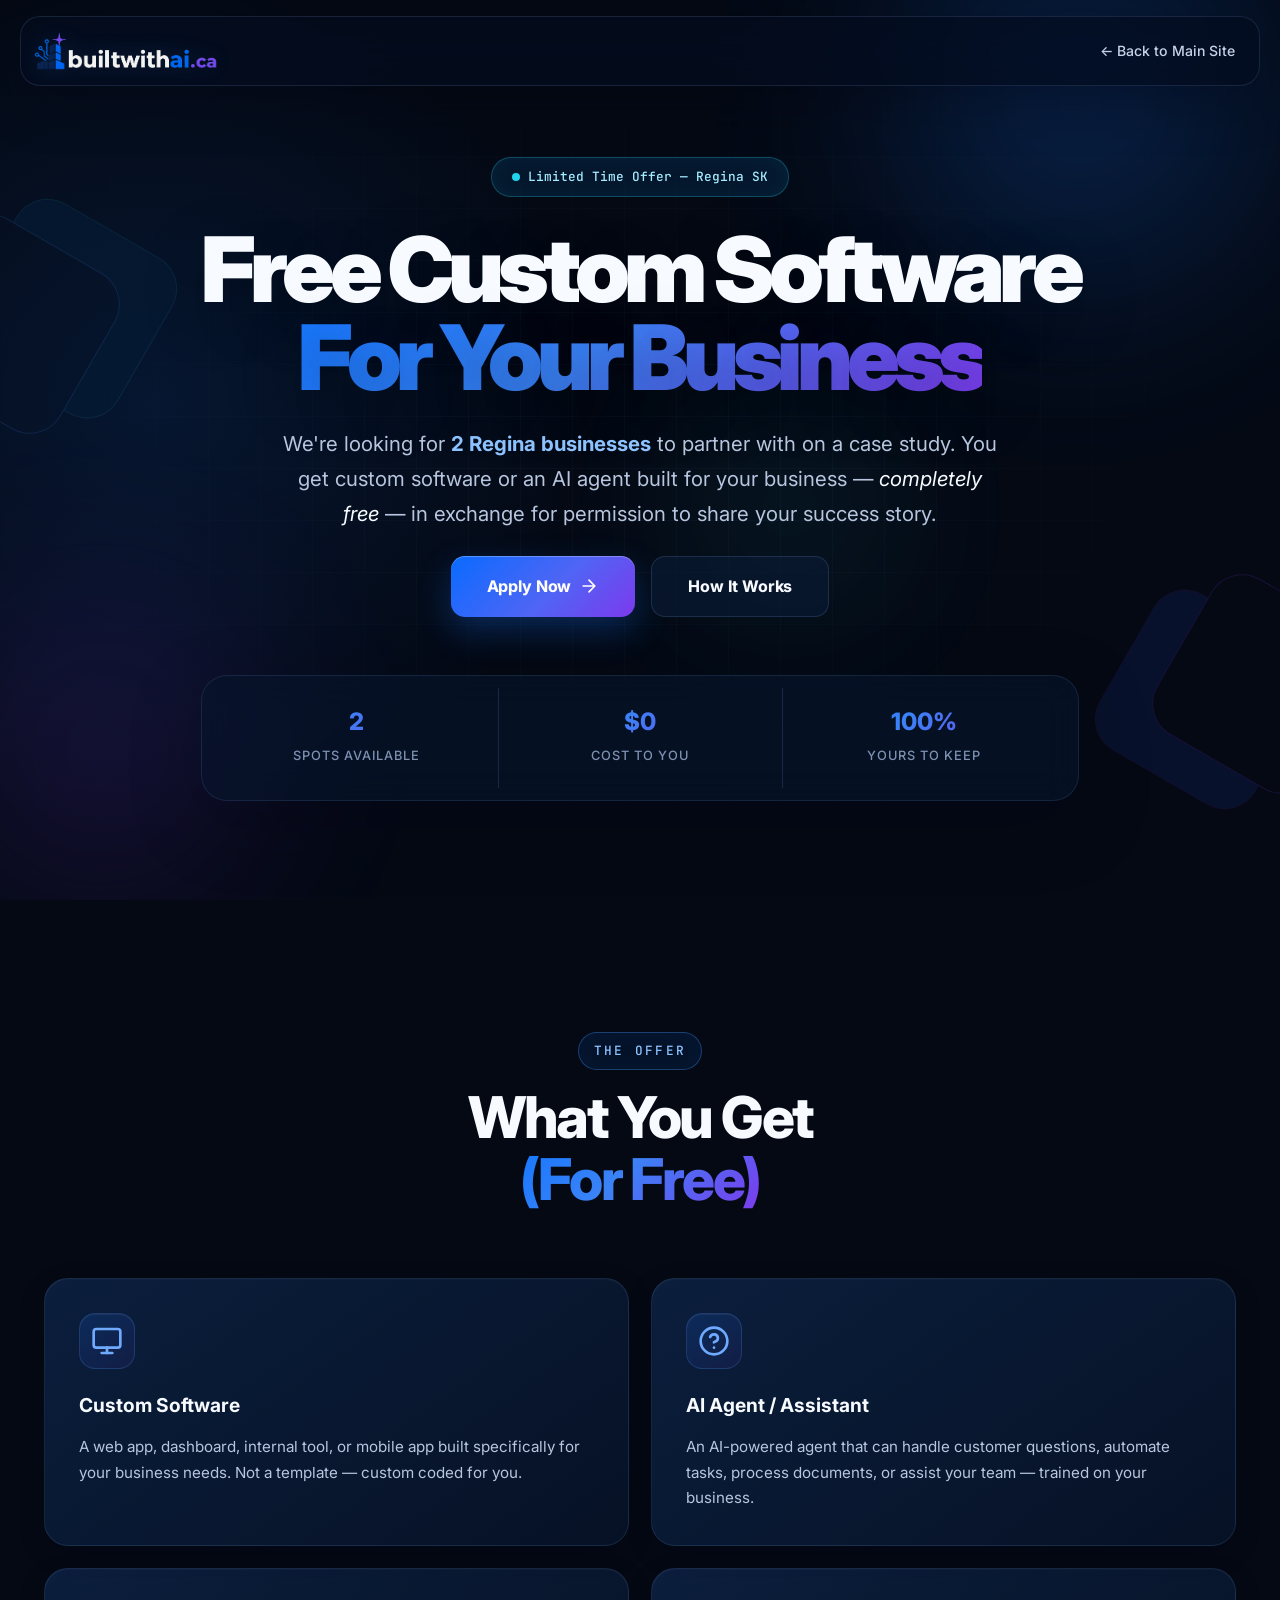
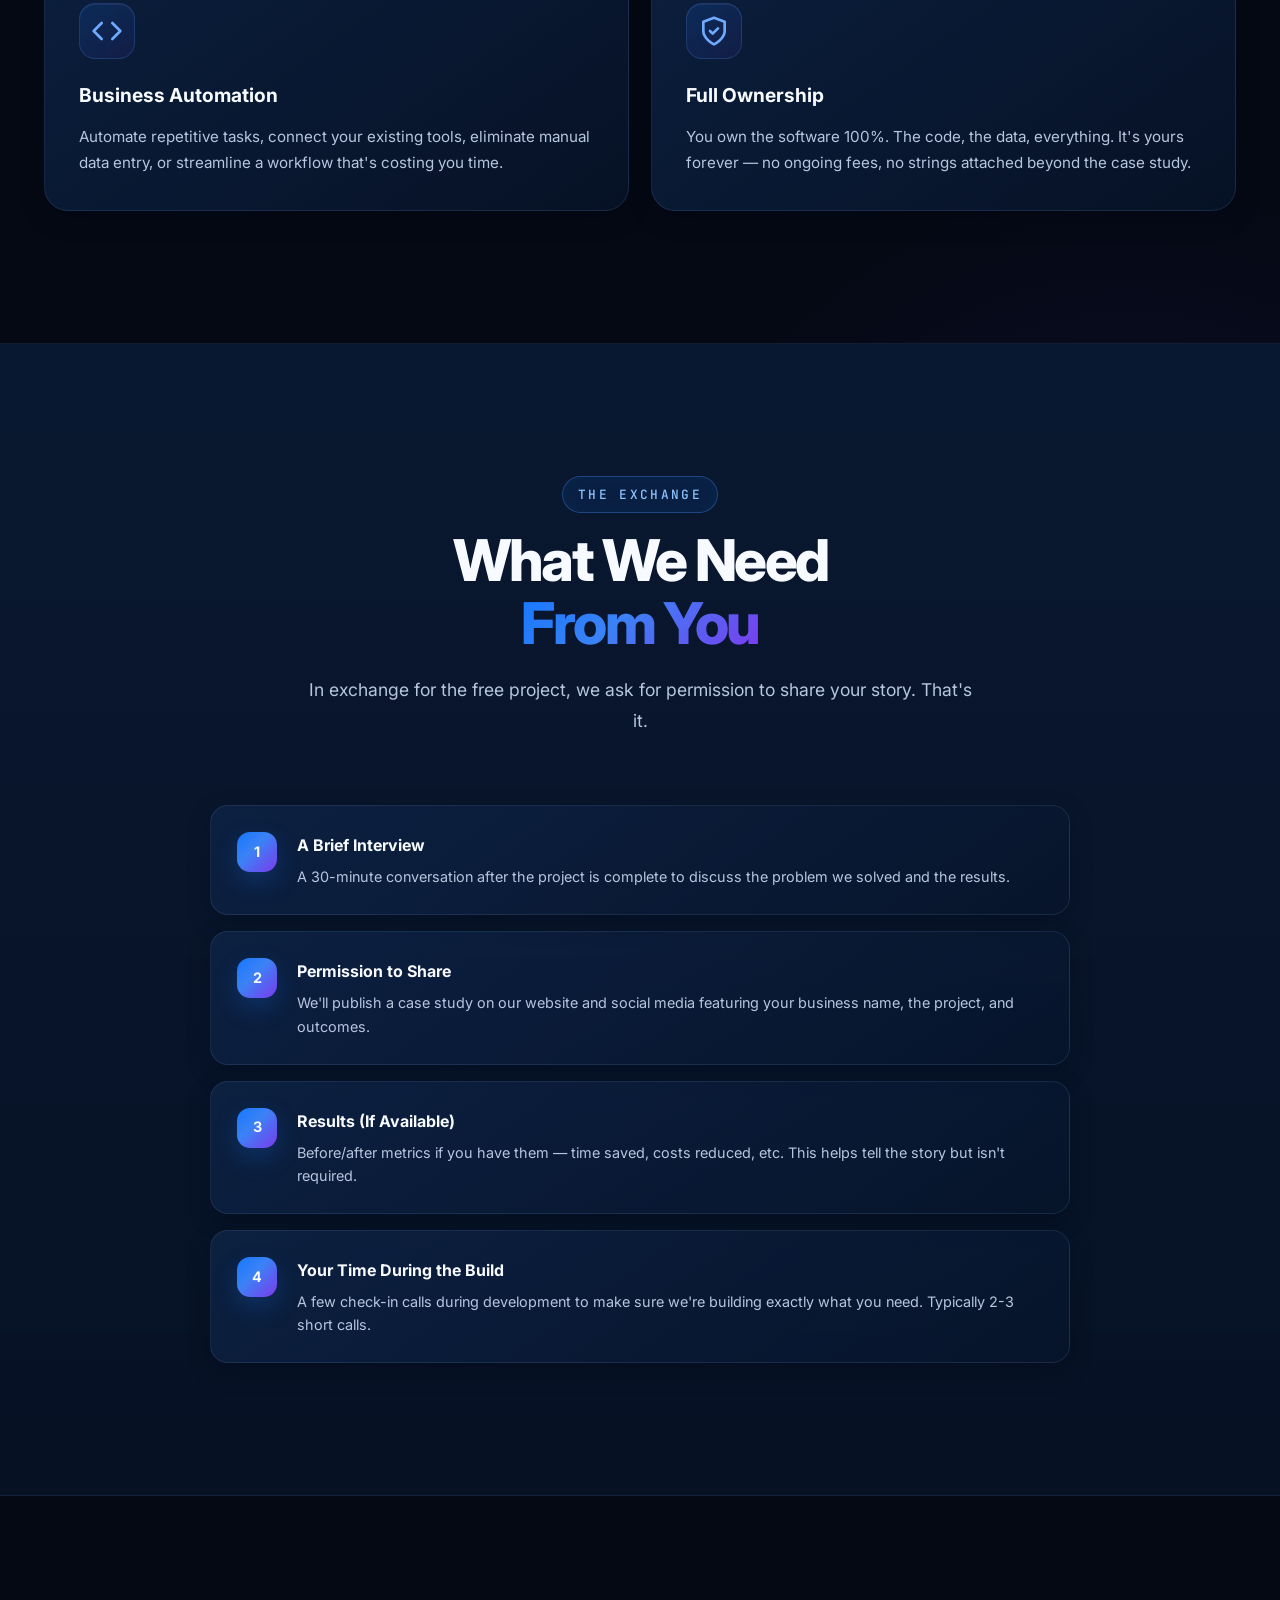
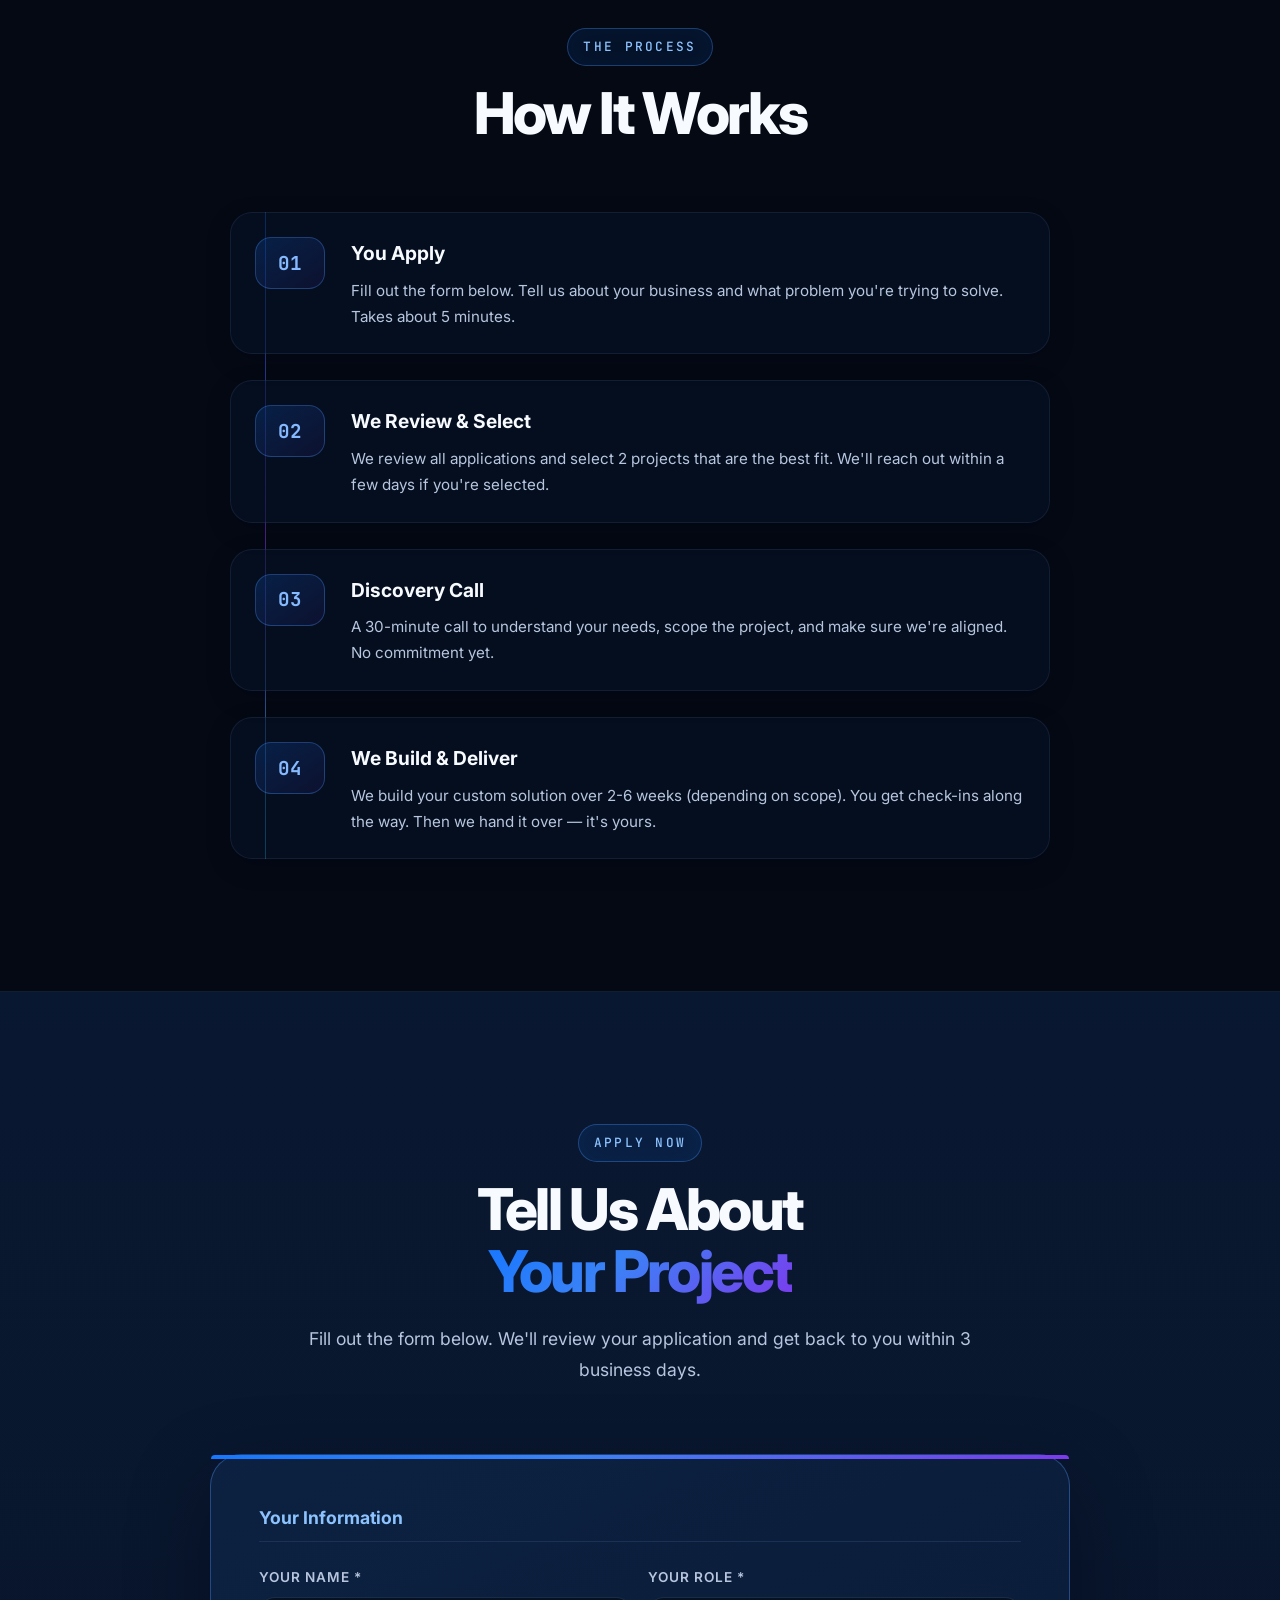
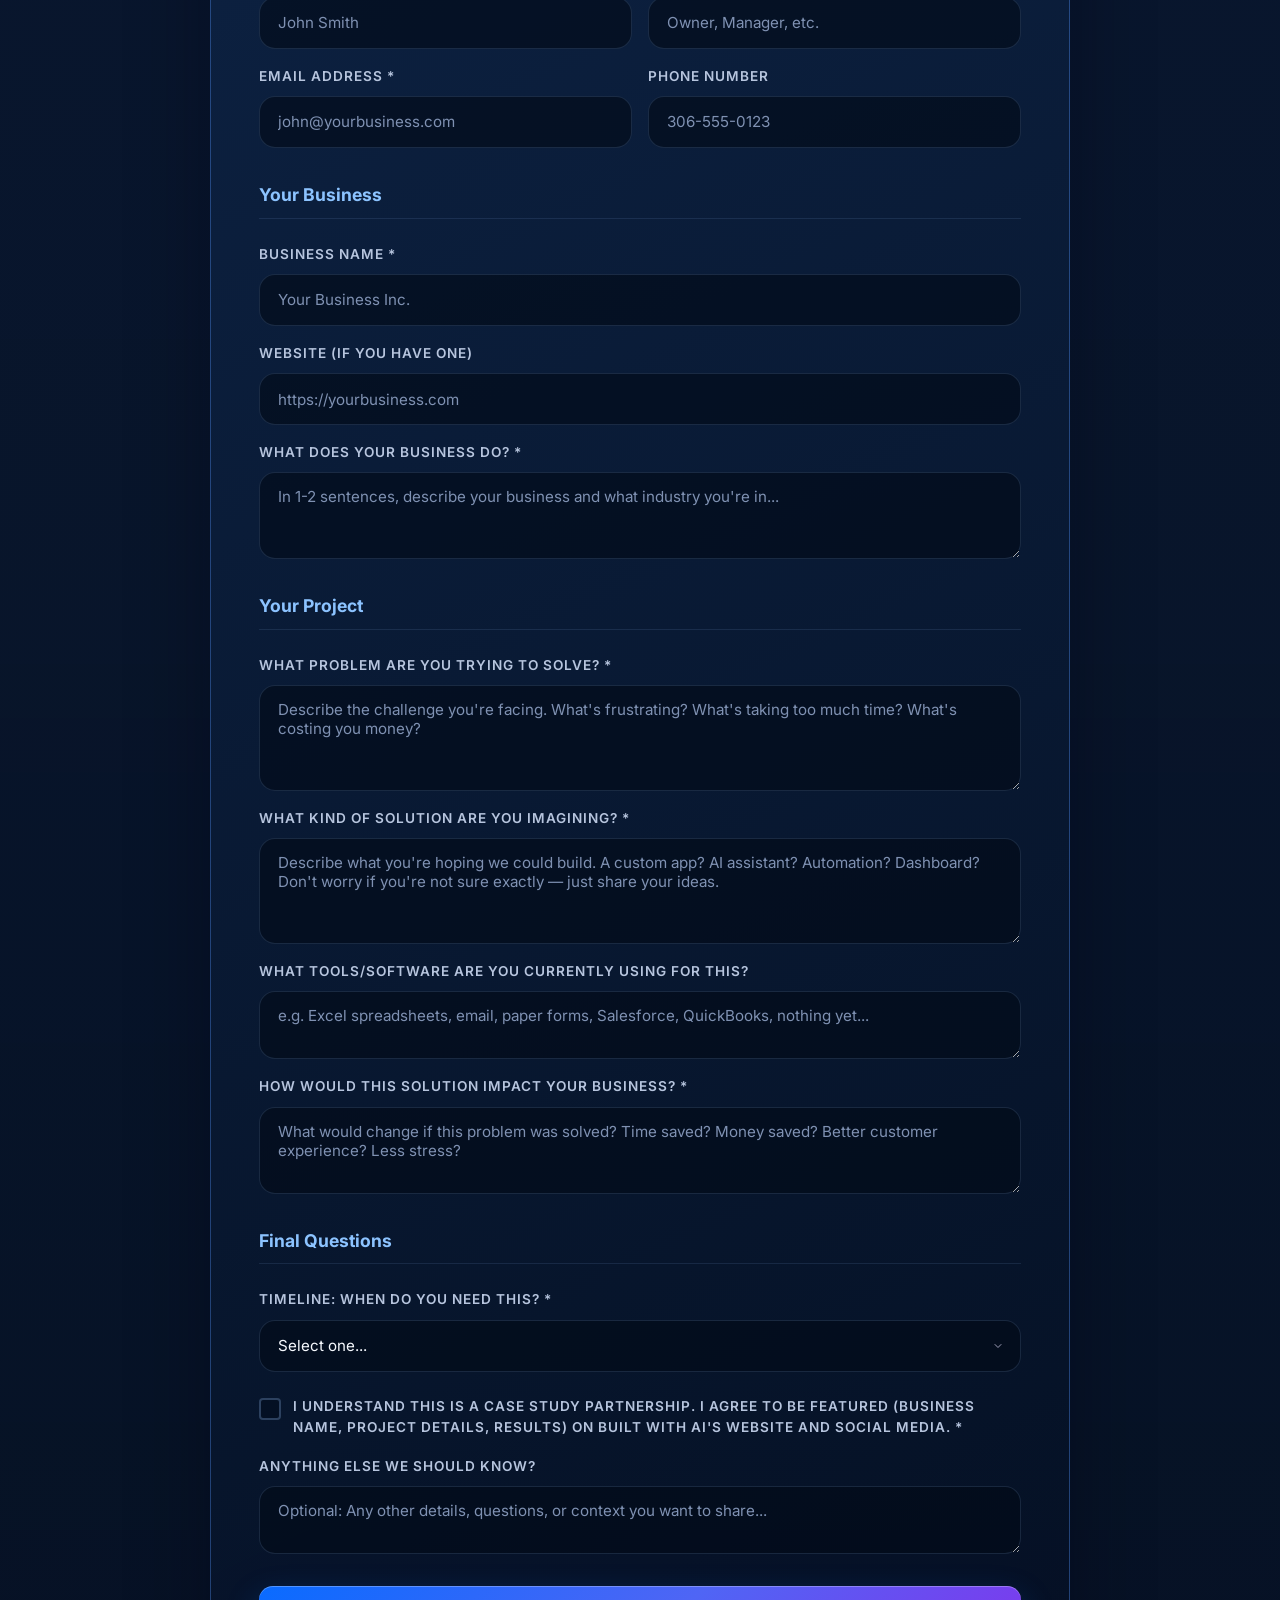
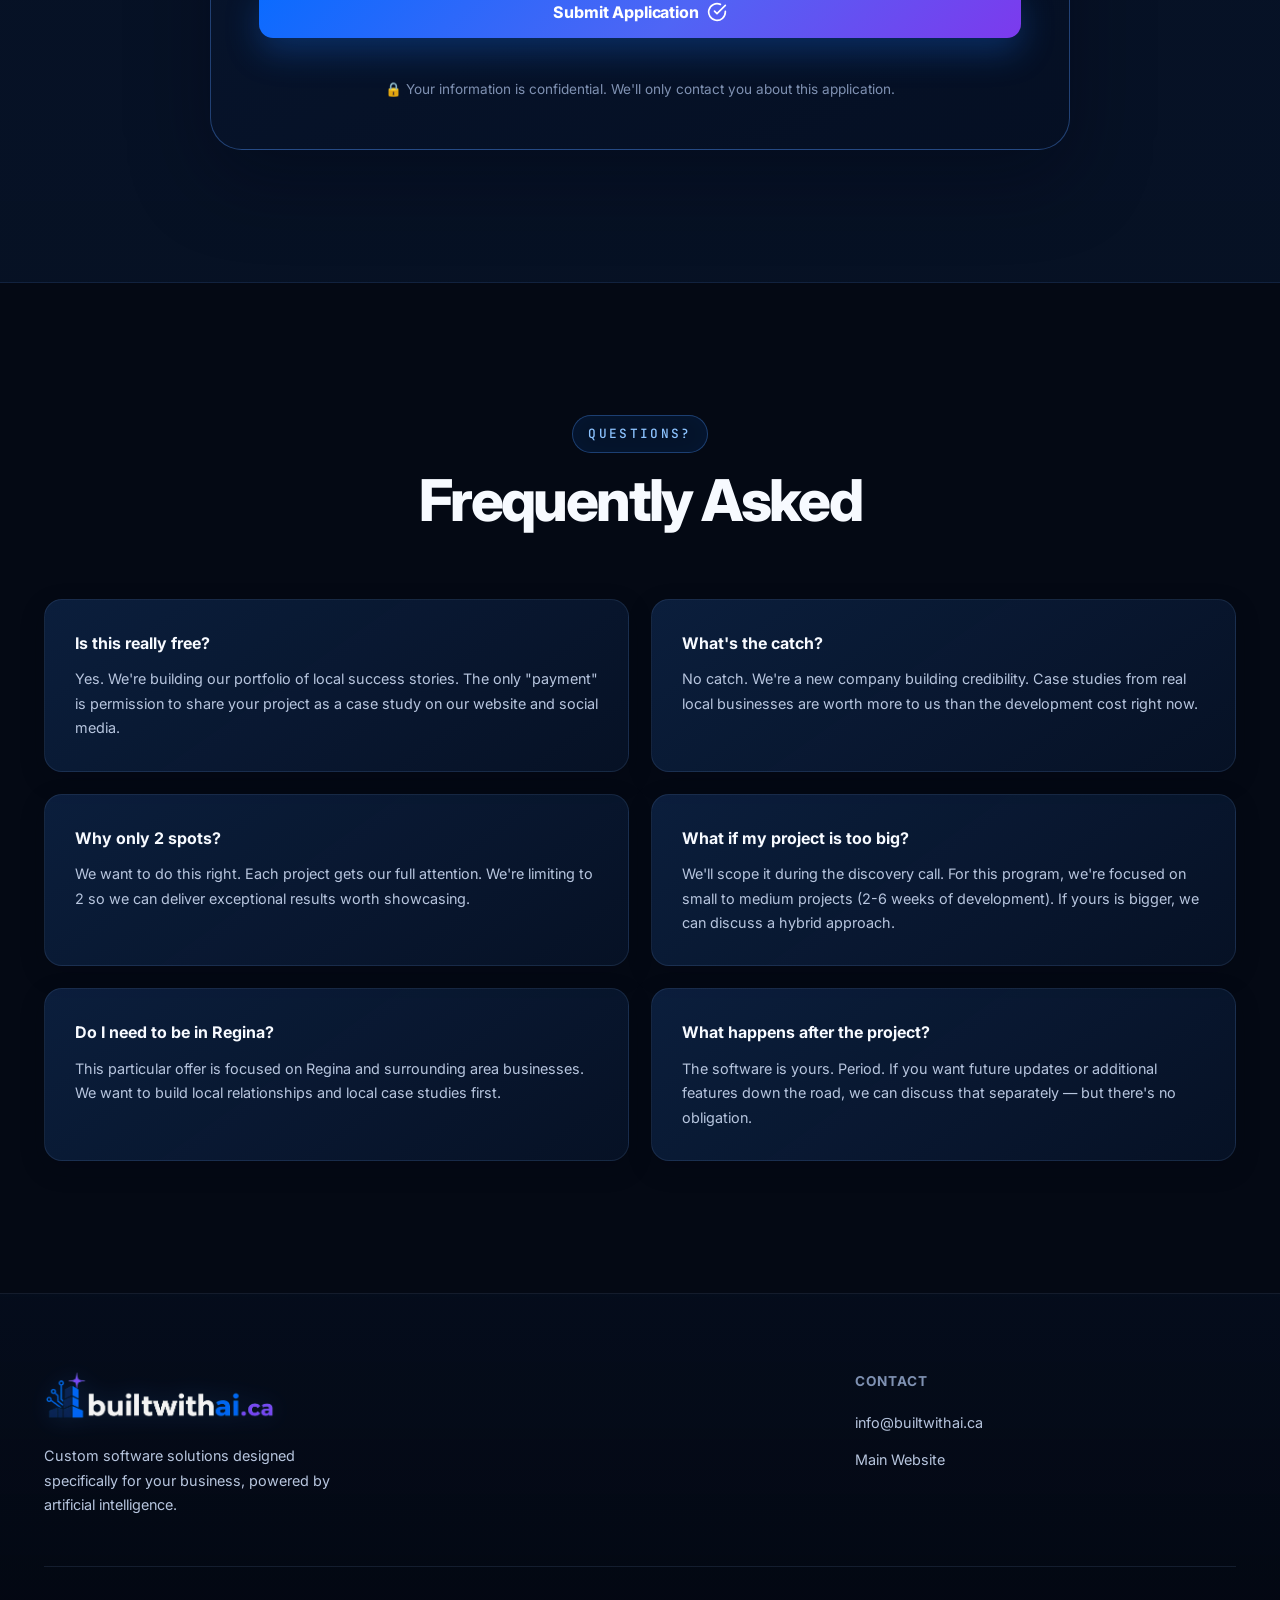
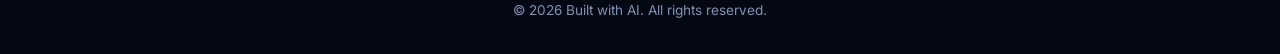
==== commit cc4c6501: "tweak logo" ====
--- a/case-study.html
+++ b/case-study.html
@@ -21,8 +21,8 @@
     <!-- Navigation -->
     <nav class="navbar" id="navbar">
         <div class="container nav-container">
-            <a href="index.html" class="logo" aria-label="Built with AI.ca home">
-                <img class="logo-image" src="images/built-with-ai-ca-logo.png" alt="Built with AI.ca">
+            <a href="index.html" class="logo" aria-label="builtwithai.ca home">
+                <img class="logo-image" src="images/builtwithai-ca-horizontal.png" alt="builtwithai.ca">
             </a>
             <button class="mobile-toggle" id="mobileToggle" aria-label="Toggle menu" aria-expanded="false" aria-controls="navLinks">
                 <span></span>
@@ -354,8 +354,8 @@
         <div class="container">
             <div class="footer-content footer-simple">
                 <div class="footer-brand">
-                    <a href="index.html" class="logo" aria-label="Built with AI.ca home">
-                        <img class="logo-image" src="images/built-with-ai-ca-logo.png" alt="Built with AI.ca">
+                    <a href="index.html" class="logo" aria-label="builtwithai.ca home">
+                        <img class="logo-image" src="images/builtwithai-ca-horizontal.png" alt="builtwithai.ca">
                     </a>
                     <p>Custom software solutions designed specifically for your business, powered by artificial intelligence.</p>
                 </div>
--- a/css/styles.css
+++ b/css/styles.css
@@ -139,20 +139,19 @@
 }
 
 .logo {
-    display: flex;
+    display: inline-flex;
     align-items: center;
-    padding: 5px 10px;
-    background: rgba(255, 255, 255, 0.96);
-    border: 1px solid rgba(255, 255, 255, 0.14);
-    border-radius: 12px;
-    box-shadow: 0 8px 24px rgba(0, 0, 0, 0.18);
-    transition: transform 0.2s ease, box-shadow 0.2s ease;
+    padding: 0;
+    background: transparent;
+    border: 0;
+    border-radius: 0;
+    box-shadow: none;
+    transition: transform 0.2s ease;
     z-index: 1001;
 }
 
 .logo:hover {
     transform: translateY(-1px);
-    box-shadow: 0 10px 28px rgba(0, 0, 0, 0.24);
 }
 
 .logo-image {
@@ -160,6 +159,8 @@
     width: auto;
     height: 44px;
     object-fit: contain;
+    opacity: 0.96;
+    filter: drop-shadow(0 0 12px rgba(53, 136, 255, 0.2));
 }
 
 .footer-brand .logo-image {
@@ -1439,10 +1440,11 @@
 }
 
 .logo {
-    padding: 4px 9px;
-    border-color: rgba(255, 255, 255, 0.55);
-    border-radius: 11px;
-    box-shadow: 0 8px 24px rgba(0, 5, 20, 0.2);
+    padding: 0;
+    border: 0;
+    border-radius: 0;
+    background: transparent;
+    box-shadow: none;
 }
 
 .logo-image {
@@ -1806,7 +1808,7 @@
 }
 
 .footer-brand .logo-image {
-    height: 56px;
+    height: 50px;
 }
 
 .modal {
@@ -2005,7 +2007,7 @@
     }
 
     .footer-brand .logo-image {
-        height: 48px;
+        height: 46px;
     }
 }
 
@@ -2051,7 +2053,7 @@
     }
 
     .footer-brand .logo-image {
-        height: 44px;
+        height: 42px;
     }
 }
 
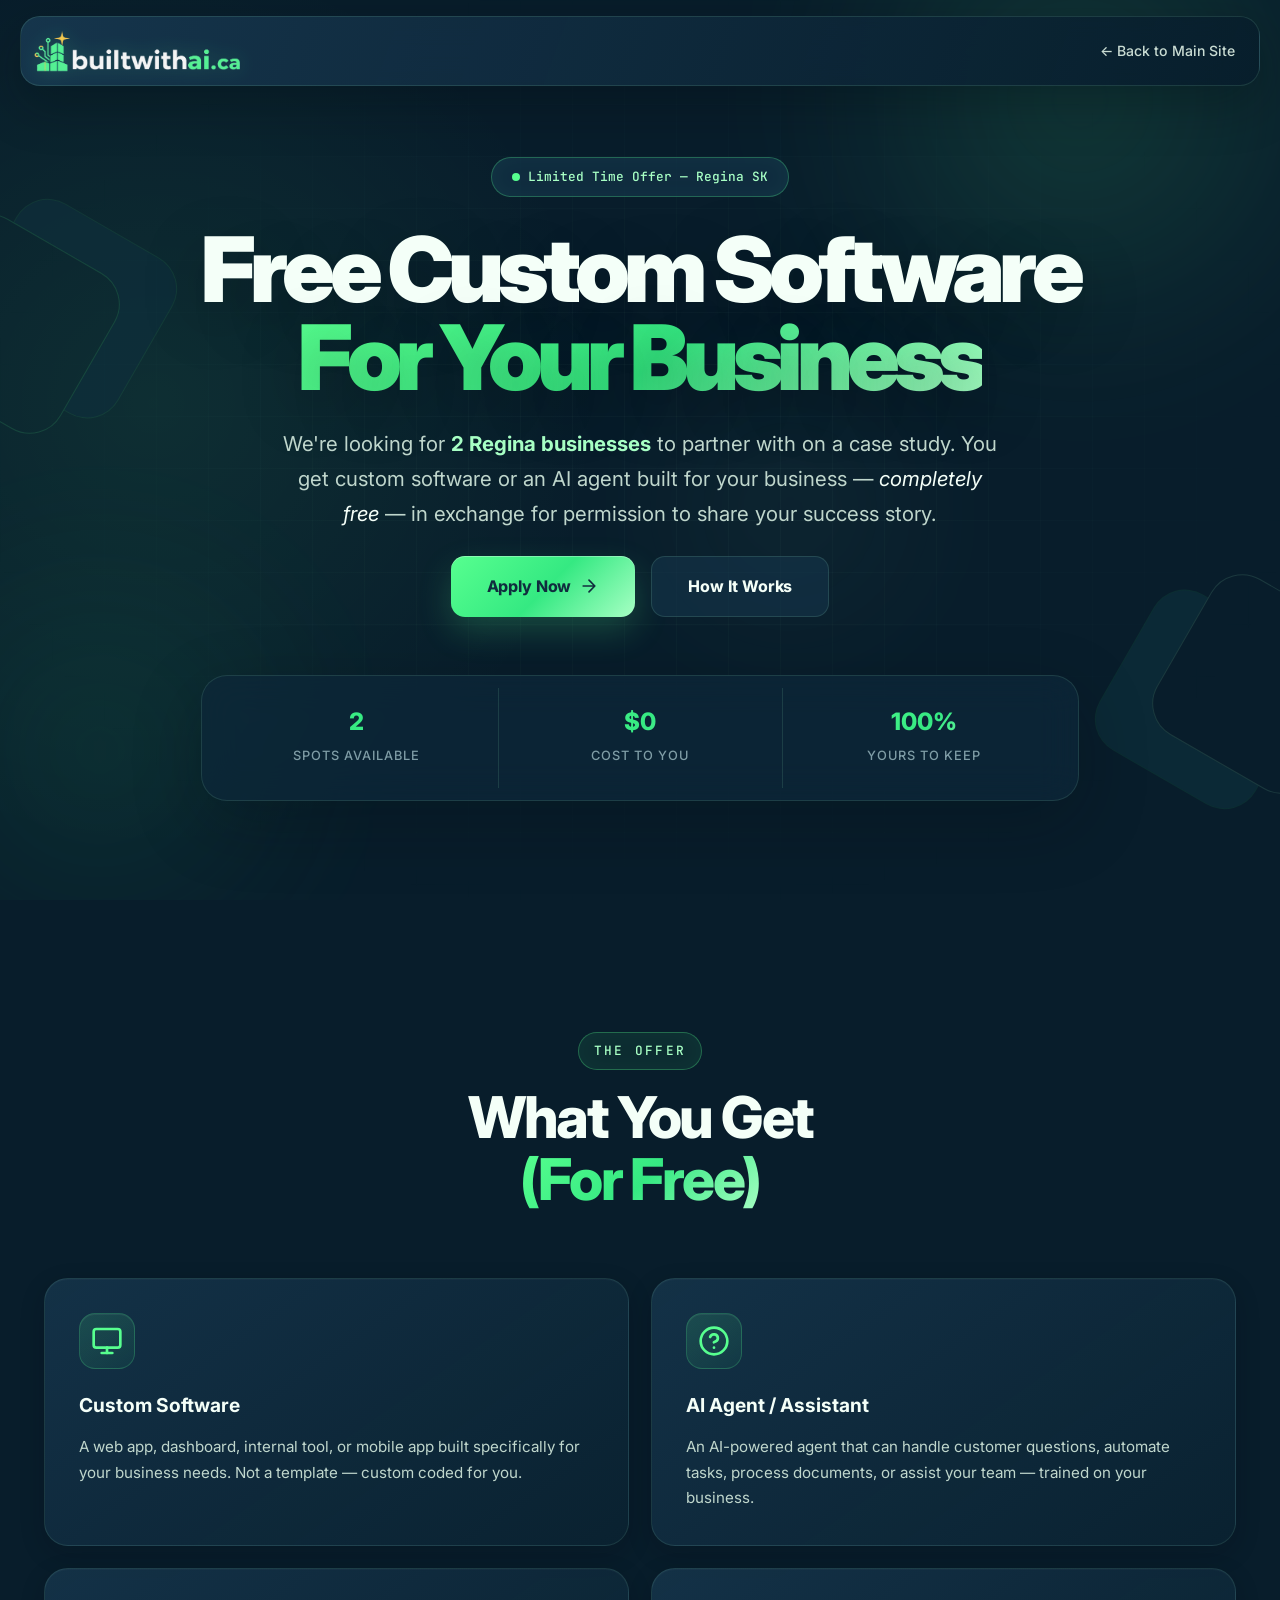
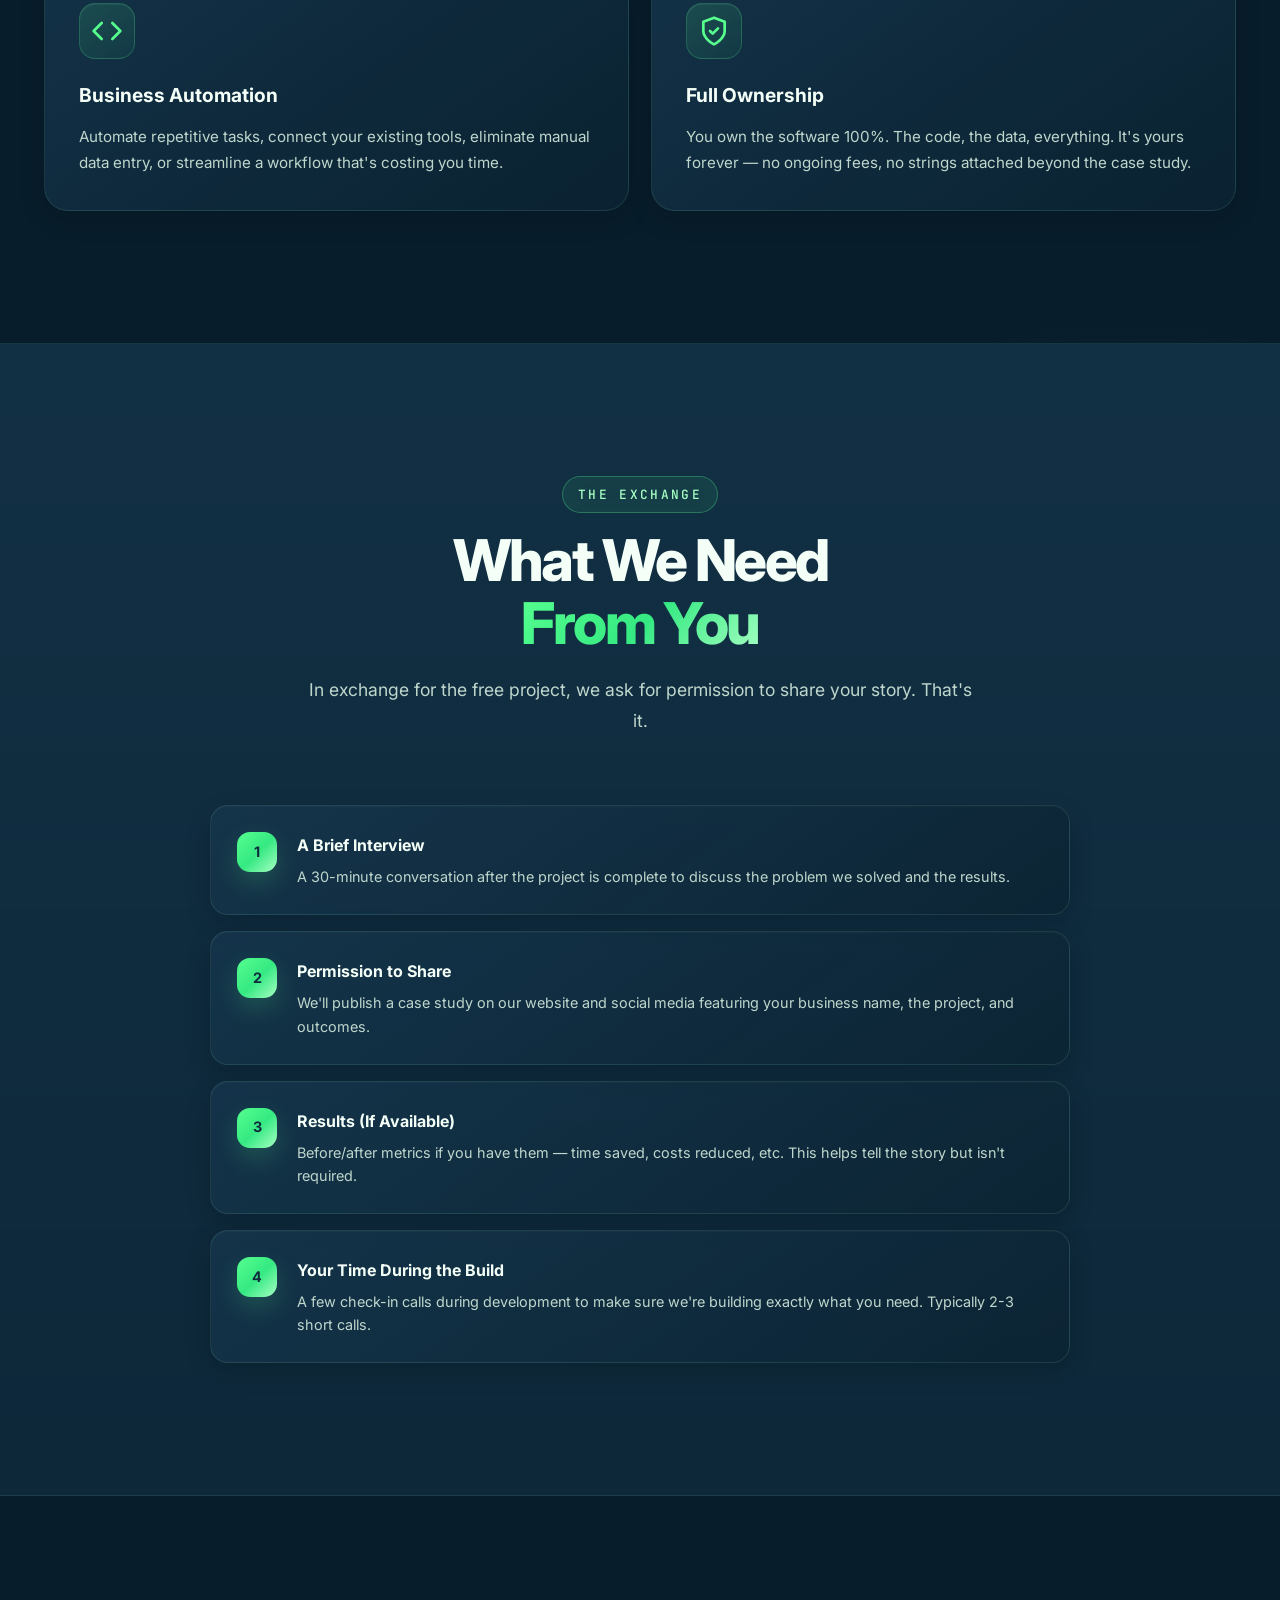
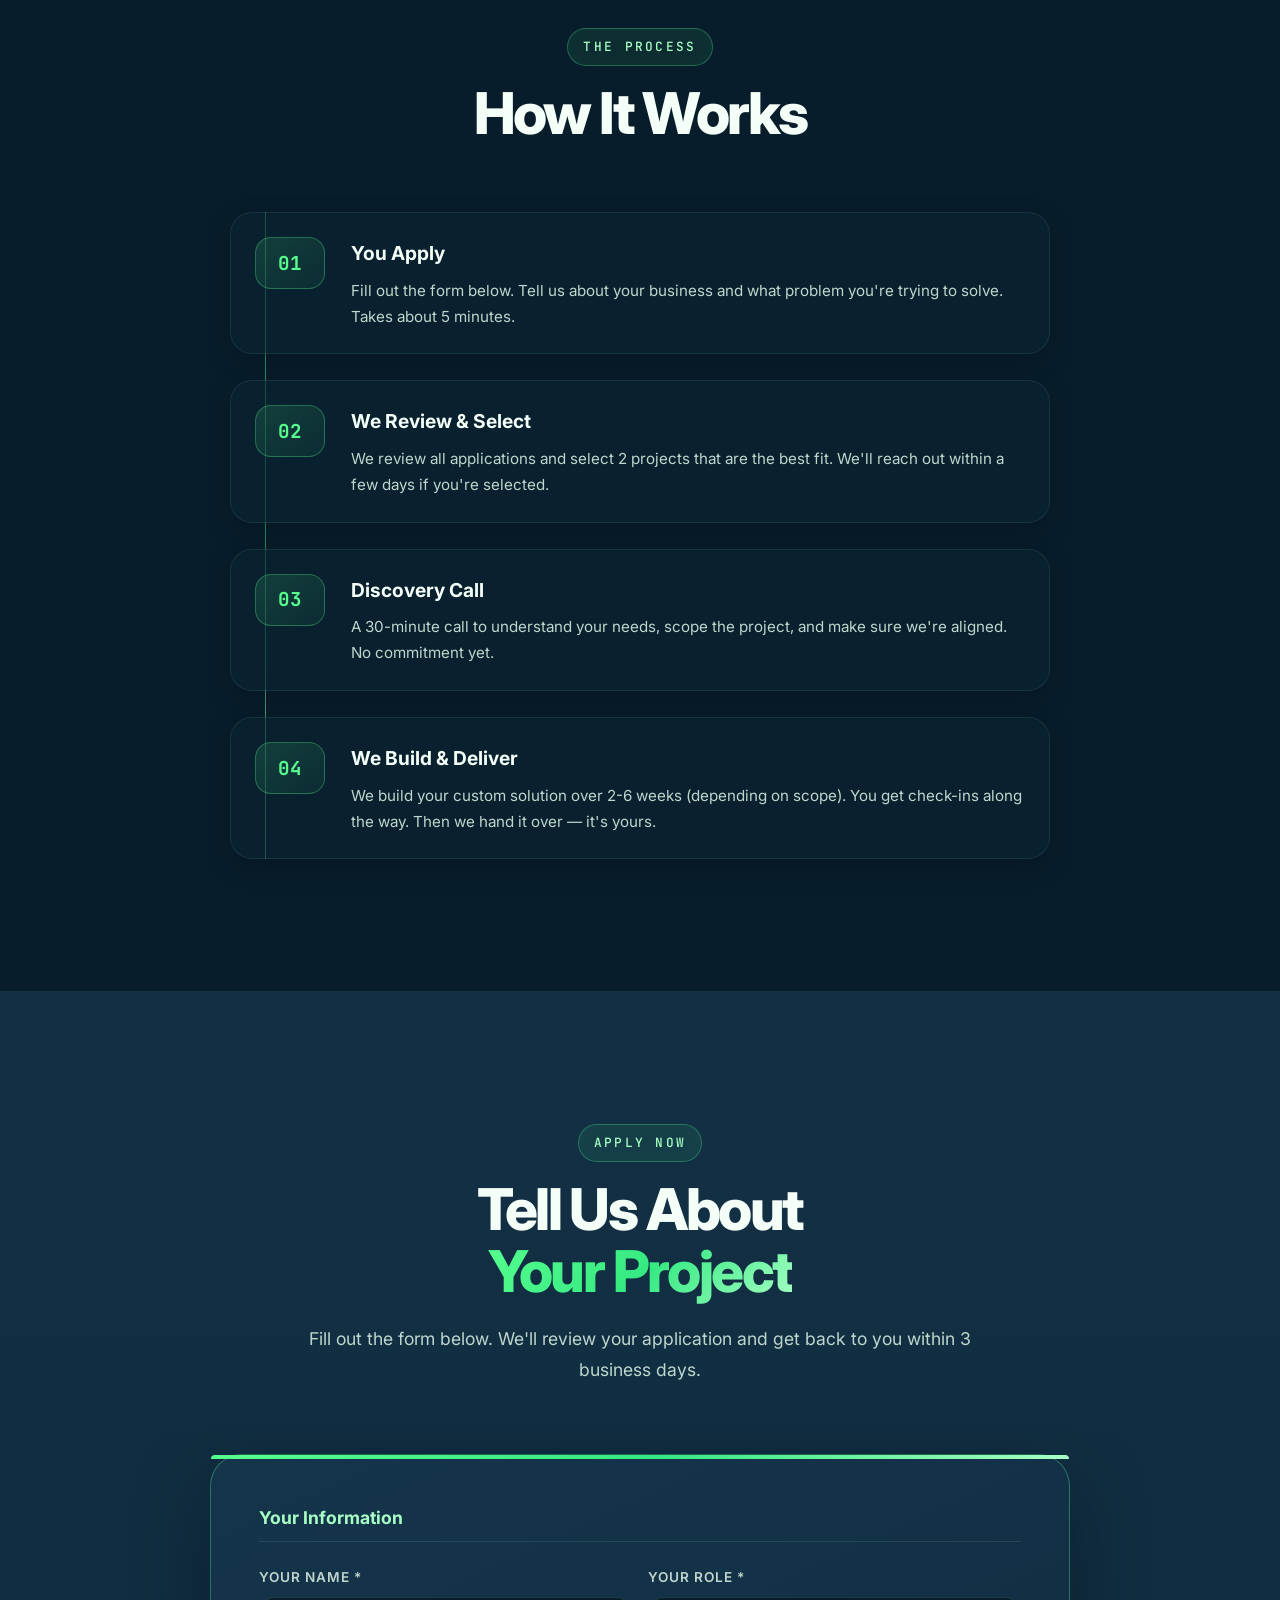
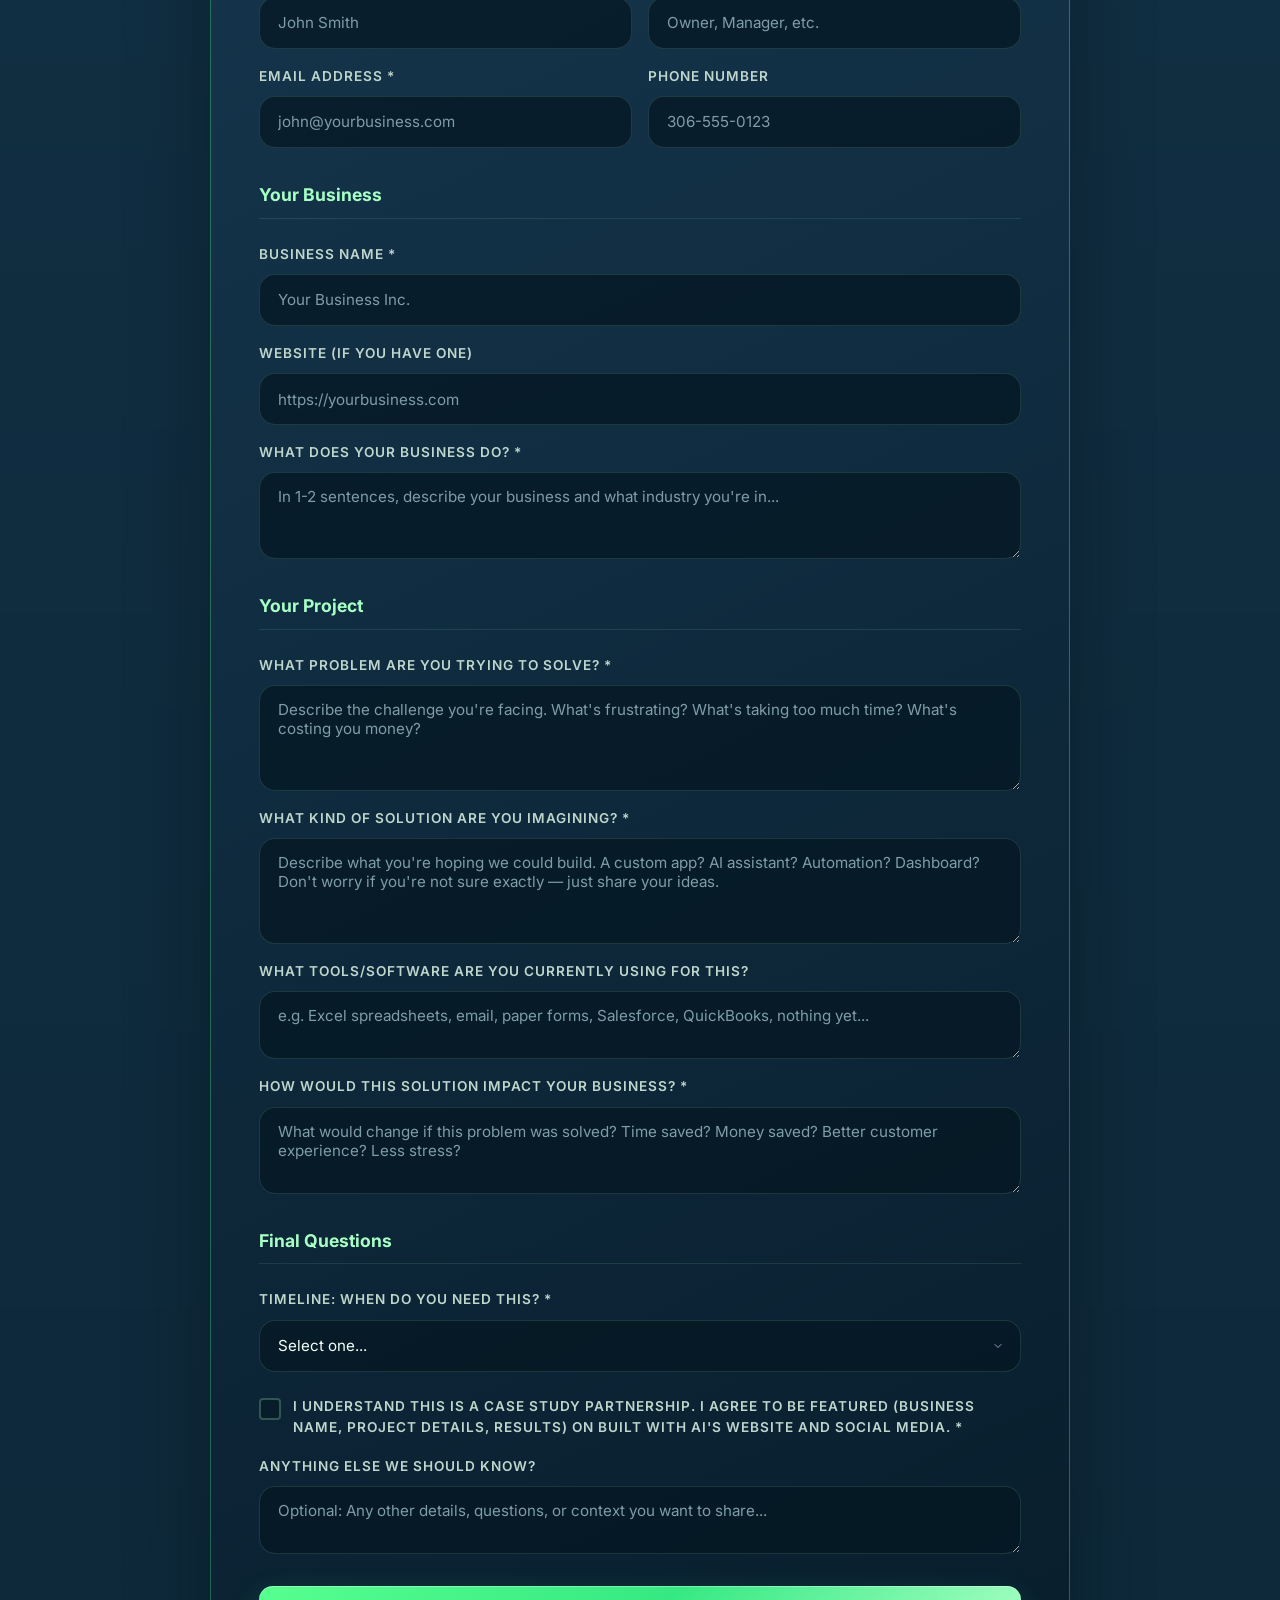
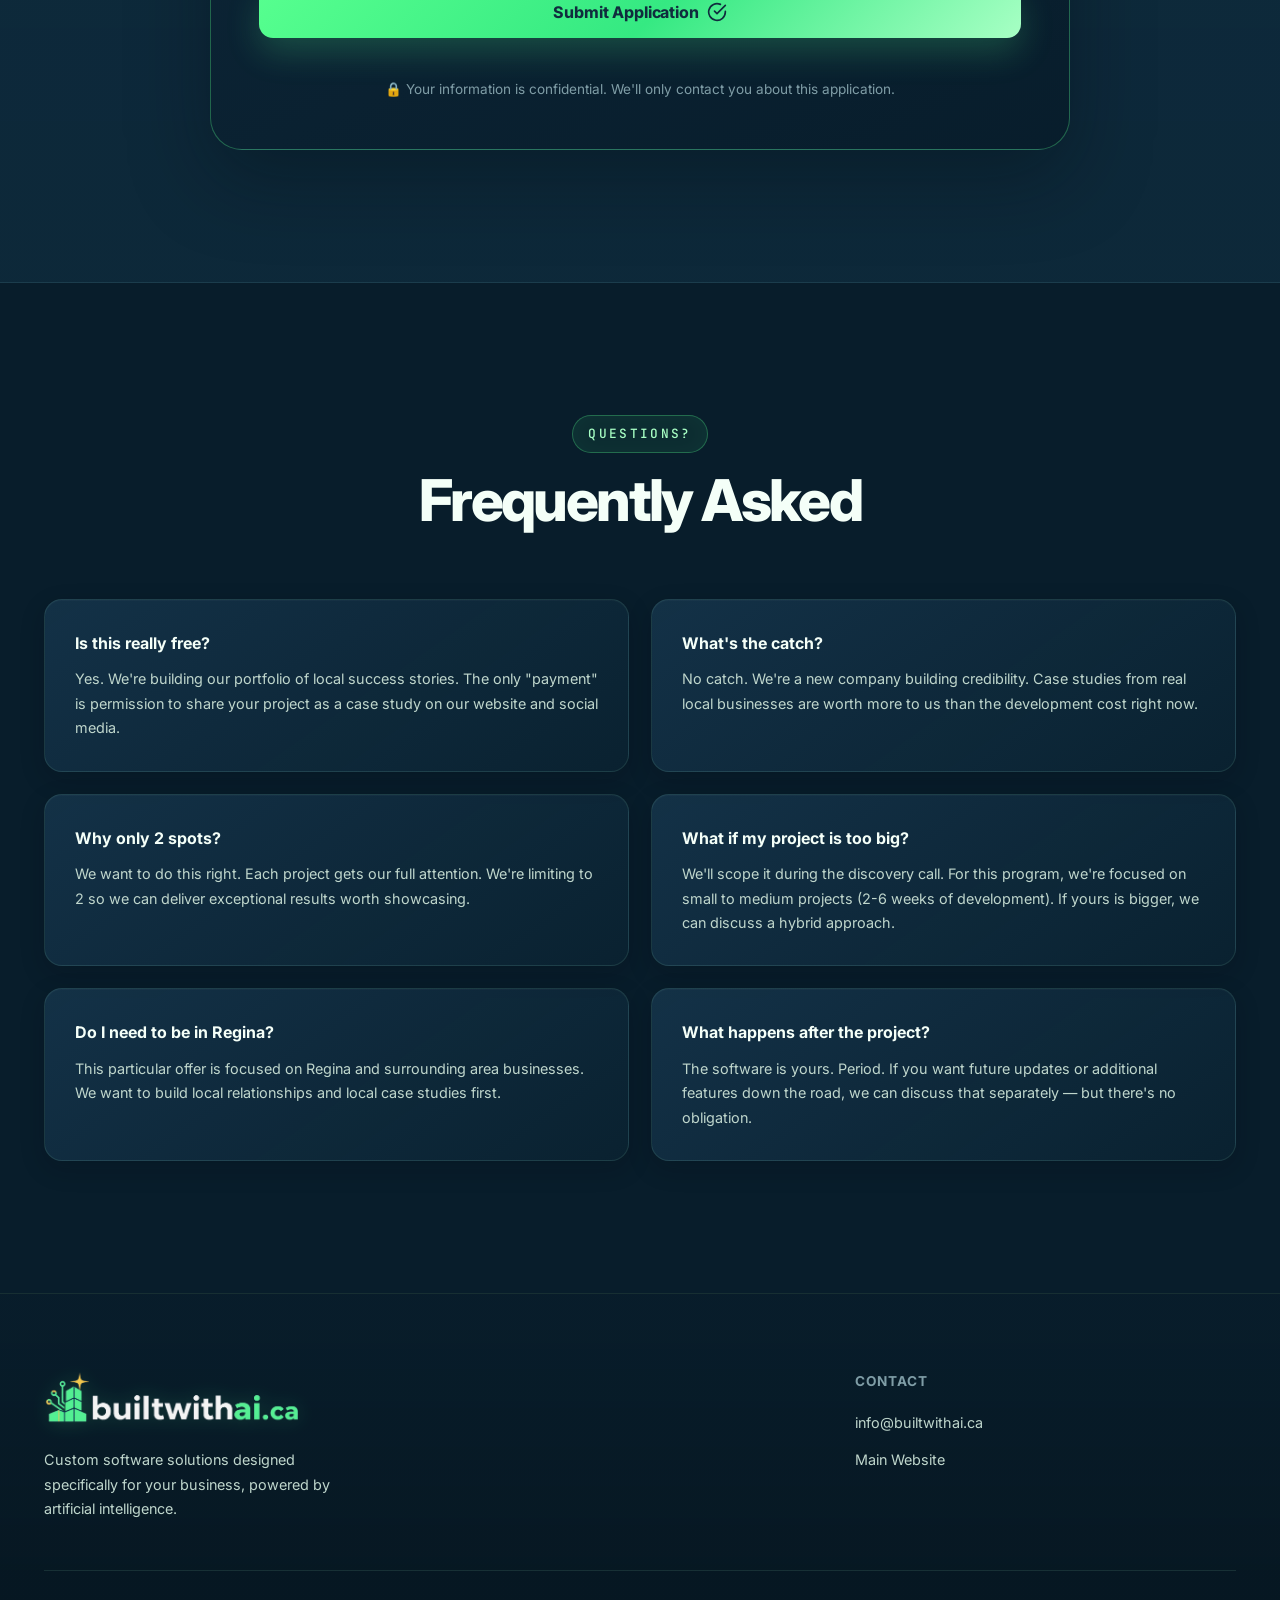
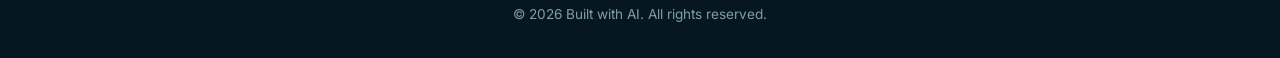
==== commit 181f9381: "i done know" ====
--- a/case-study.html
+++ b/case-study.html
@@ -6,23 +6,24 @@
     <title>Free Custom Software for Your Business | Case Study Partner Program | Built with AI</title>
     <meta name="description" content="Regina businesses: Get custom software or an AI agent built for FREE in exchange for a case study. Limited to 2 spots. Apply now.">
     <meta name="keywords" content="free custom software, Regina Saskatchewan, case study, AI agent, business automation, free software development">
+    <meta name="theme-color" content="#16364d">
     <meta property="og:title" content="FREE Custom Software for Regina Businesses | Built with AI">
     <meta property="og:description" content="We're building 2 custom software projects for Regina businesses — completely free — in exchange for a case study. Apply now.">
     <meta property="og:type" content="website">
-    <meta property="og:image" content="https://builtwithai.ca/images/built-with-ai-ca-logo.png">
+    <meta property="og:image" content="https://builtwithai.ca/images/builtwithai-ca-mint-gold.png">
     <link rel="preconnect" href="https://fonts.googleapis.com">
     <link rel="preconnect" href="https://fonts.gstatic.com" crossorigin>
     <link href="https://fonts.googleapis.com/css2?family=Inter:wght@300;400;500;600;700;800;900&family=JetBrains+Mono:wght@400;500&display=swap" rel="stylesheet">
     <link rel="stylesheet" href="css/styles.css">
     <link rel="stylesheet" href="css/case-study.css">
-    <link rel="icon" type="image/png" href="images/built-with-ai-ca-logo.png">
+    <link rel="icon" type="image/png" href="images/builtwithai-icon-mint-gold.png">
 </head>
 <body>
     <!-- Navigation -->
     <nav class="navbar" id="navbar">
         <div class="container nav-container">
             <a href="index.html" class="logo" aria-label="builtwithai.ca home">
-                <img class="logo-image" src="images/builtwithai-ca-horizontal.png" alt="builtwithai.ca">
+                <img class="logo-image" src="images/builtwithai-ca-mint-gold.png" alt="builtwithai.ca">
             </a>
             <button class="mobile-toggle" id="mobileToggle" aria-label="Toggle menu" aria-expanded="false" aria-controls="navLinks">
                 <span></span>
@@ -355,7 +356,7 @@
             <div class="footer-content footer-simple">
                 <div class="footer-brand">
                     <a href="index.html" class="logo" aria-label="builtwithai.ca home">
-                        <img class="logo-image" src="images/builtwithai-ca-horizontal.png" alt="builtwithai.ca">
+                        <img class="logo-image" src="images/builtwithai-ca-mint-gold.png" alt="builtwithai.ca">
                     </a>
                     <p>Custom software solutions designed specifically for your business, powered by artificial intelligence.</p>
                 </div>
--- a/css/styles.css
+++ b/css/styles.css
@@ -1428,14 +1428,14 @@
     padding: 8px 10px 8px 12px;
     border: 1px solid rgba(140, 178, 235, 0.14);
     border-radius: 20px;
-    background: rgba(4, 12, 29, 0.76);
+    background: linear-gradient(110deg, rgba(11, 31, 64, 0.94), rgba(4, 12, 29, 0.86));
     -webkit-backdrop-filter: blur(22px) saturate(135%);
     backdrop-filter: blur(22px) saturate(135%);
     box-shadow: 0 18px 50px rgba(0, 4, 16, 0.28);
 }
 
 .navbar.scrolled .nav-container {
-    background: rgba(4, 12, 29, 0.92);
+    background: linear-gradient(110deg, rgba(12, 34, 70, 0.98), rgba(4, 12, 29, 0.96));
     border-color: rgba(78, 139, 229, 0.22);
 }
 
@@ -1448,7 +1448,8 @@
 }
 
 .logo-image {
-    height: 40px;
+    height: 44px;
+    filter: drop-shadow(0 0 10px rgba(34, 211, 238, 0.2));
 }
 
 .nav-links {
@@ -1808,7 +1809,7 @@
 }
 
 .footer-brand .logo-image {
-    height: 50px;
+    height: 54px;
 }
 
 .modal {
@@ -1859,7 +1860,7 @@
     }
 
     .logo-image {
-        height: 34px;
+        height: 36px;
     }
 
     .mobile-toggle {
@@ -2007,7 +2008,7 @@
     }
 
     .footer-brand .logo-image {
-        height: 46px;
+        height: 50px;
     }
 }
 
@@ -2053,7 +2054,7 @@
     }
 
     .footer-brand .logo-image {
-        height: 42px;
+        height: 46px;
     }
 }
 
@@ -2067,3 +2068,327 @@
         transition-duration: 0.01ms !important;
     }
 }
+
+/* ===== Official Mint + Navy Brand Palette ===== */
+:root {
+    --brand-mint: #57ff8f;
+    --brand-mint-strong: #35e982;
+    --brand-mint-soft: #a7ffc4;
+    --brand-navy: #16364d;
+    --brand-navy-deep: #081d2b;
+    --brand-navy-mid: #102f43;
+    --accent-warm: #f6c85f;
+    --bg-primary: #081d2b;
+    --bg-secondary: #0d2839;
+    --bg-tertiary: #16364d;
+    --bg-card: rgba(22, 54, 77, 0.76);
+    --bg-card-hover: rgba(29, 70, 94, 0.92);
+    --text-primary: #f4fff8;
+    --text-secondary: #bfd6cc;
+    --text-muted: #7f9da6;
+    --accent-1: #57ff8f;
+    --accent-2: #35e982;
+    --accent-3: #a7ffc4;
+    --gradient-primary: linear-gradient(135deg, #57ff8f 0%, #35e982 52%, #a7ffc4 100%);
+    --gradient-glow: linear-gradient(135deg, rgba(87, 255, 143, 0.16), rgba(53, 233, 130, 0.08));
+    --border-color: rgba(143, 217, 177, 0.13);
+    --border-glow: rgba(87, 255, 143, 0.4);
+    --shadow-glow: 0 22px 60px rgba(87, 255, 143, 0.12);
+}
+
+::selection {
+    color: #102c3e;
+    background: rgba(87, 255, 143, 0.88);
+}
+
+body {
+    background:
+        radial-gradient(circle at 12% 5%, rgba(87, 255, 143, 0.08), transparent 28rem),
+        radial-gradient(circle at 88% 30%, rgba(53, 233, 130, 0.06), transparent 32rem),
+        var(--bg-primary);
+}
+
+a:focus-visible,
+button:focus-visible,
+input:focus-visible,
+textarea:focus-visible,
+select:focus-visible {
+    outline-color: rgba(87, 255, 143, 0.82);
+}
+
+.section-tag {
+    color: var(--brand-mint-soft);
+    border-color: rgba(87, 255, 143, 0.3);
+    background: rgba(87, 255, 143, 0.07);
+    box-shadow: inset 0 0 24px rgba(87, 255, 143, 0.04);
+}
+
+.nav-container {
+    border-color: rgba(143, 217, 177, 0.15);
+    background: linear-gradient(110deg, rgba(22, 54, 77, 0.96), rgba(8, 29, 43, 0.9));
+    box-shadow: 0 18px 50px rgba(1, 12, 18, 0.3);
+}
+
+.navbar.scrolled .nav-container {
+    background: linear-gradient(110deg, rgba(22, 54, 77, 0.99), rgba(8, 29, 43, 0.98));
+    border-color: rgba(87, 255, 143, 0.22);
+}
+
+.logo-image {
+    filter: drop-shadow(0 0 10px rgba(87, 255, 143, 0.2));
+}
+
+.nav-links a {
+    color: #c9dcd3;
+}
+
+.nav-links a:hover {
+    color: #fff;
+    background: rgba(87, 255, 143, 0.065);
+}
+
+.nav-cta {
+    color: #102c3e !important;
+    border-color: rgba(167, 255, 196, 0.46);
+    box-shadow: 0 8px 24px rgba(87, 255, 143, 0.2);
+}
+
+.hero::before {
+    border-color: rgba(87, 255, 143, 0.13);
+    box-shadow: 42px -42px 0 -1px rgba(12, 40, 56, 0.72), 42px -42px 0 0 rgba(87, 255, 143, 0.08);
+}
+
+.hero::after {
+    border-color: rgba(167, 255, 196, 0.12);
+    box-shadow: -42px 42px 0 -1px rgba(12, 40, 56, 0.72), -42px 42px 0 0 rgba(53, 233, 130, 0.08);
+}
+
+.hero-orb-1 {
+    background: radial-gradient(circle, rgba(87, 255, 143, 0.2), transparent 68%);
+}
+
+.hero-orb-2 {
+    background: radial-gradient(circle, rgba(53, 233, 130, 0.14), transparent 68%);
+}
+
+.hero-orb-3 {
+    background: radial-gradient(circle, rgba(167, 255, 196, 0.1), transparent 68%);
+}
+
+.hero-grid {
+    background-image:
+        linear-gradient(rgba(143, 217, 177, 0.035) 1px, transparent 1px),
+        linear-gradient(90deg, rgba(143, 217, 177, 0.035) 1px, transparent 1px);
+}
+
+.hero-badge {
+    color: var(--brand-mint-soft);
+    border-color: rgba(87, 255, 143, 0.28);
+    background: rgba(22, 54, 77, 0.62);
+    box-shadow: inset 0 0 22px rgba(87, 255, 143, 0.04);
+}
+
+.badge-dot {
+    background: var(--brand-mint);
+}
+
+.hero-linkedin {
+    border-color: rgba(87, 255, 143, 0.2);
+    background: rgba(22, 54, 77, 0.55);
+}
+
+.hero-linkedin:hover {
+    border-color: rgba(87, 255, 143, 0.5);
+    background: rgba(22, 54, 77, 0.8);
+    box-shadow: 0 12px 30px rgba(87, 255, 143, 0.1);
+}
+
+.btn-primary {
+    color: #102c3e;
+    background: var(--gradient-primary);
+    box-shadow: 0 14px 34px rgba(87, 255, 143, 0.2), inset 0 1px 0 rgba(255, 255, 255, 0.32);
+}
+
+.btn-primary:hover {
+    box-shadow: 0 18px 42px rgba(87, 255, 143, 0.3), inset 0 1px 0 rgba(255, 255, 255, 0.38);
+}
+
+.btn-ghost {
+    background: rgba(22, 54, 77, 0.58);
+    border-color: rgba(143, 217, 177, 0.16);
+}
+
+.hero-stats {
+    background: rgba(13, 40, 57, 0.72);
+    border-color: rgba(143, 217, 177, 0.14);
+    box-shadow: 0 22px 70px rgba(1, 12, 18, 0.24);
+}
+
+.stat:not(:first-child) {
+    border-color: rgba(143, 217, 177, 0.14);
+}
+
+.problem-section,
+.process-section,
+.contact-section,
+.section-dark {
+    background:
+        linear-gradient(180deg, rgba(22, 54, 77, 0.55), rgba(13, 40, 57, 0.76)),
+        var(--bg-secondary);
+    border-color: rgba(143, 217, 177, 0.07);
+}
+
+.problem-card,
+.service-card,
+.audit-benefit,
+.info-card,
+.benefit-card,
+.requirement-item,
+.faq-item {
+    border-color: rgba(143, 217, 177, 0.13);
+    background: linear-gradient(145deg, rgba(22, 54, 77, 0.82), rgba(11, 35, 50, 0.78));
+    box-shadow: inset 0 1px 0 rgba(255, 255, 255, 0.025), 0 8px 24px rgba(1, 12, 18, 0.2);
+}
+
+.problem-card:hover,
+.service-card:hover,
+.benefit-card:hover {
+    border-color: rgba(87, 255, 143, 0.4);
+}
+
+.card-icon,
+.service-icon,
+.audit-benefit-icon,
+.info-icon,
+.benefit-icon {
+    border-color: rgba(87, 255, 143, 0.2);
+    background: linear-gradient(145deg, rgba(87, 255, 143, 0.14), rgba(53, 233, 130, 0.06));
+    color: var(--brand-mint);
+}
+
+.card-icon-good {
+    color: var(--brand-mint);
+    border-color: rgba(87, 255, 143, 0.22);
+    background: rgba(87, 255, 143, 0.1);
+}
+
+.divider-line {
+    background: linear-gradient(90deg, transparent, var(--accent-warm), transparent);
+}
+
+.divider-text {
+    color: var(--accent-warm);
+}
+
+.process-timeline::before {
+    background: linear-gradient(180deg, #57ff8f, #35e982, #a7ffc4);
+}
+
+.process-step {
+    border-color: rgba(143, 217, 177, 0.11);
+    background: rgba(11, 35, 50, 0.6);
+}
+
+.step-number {
+    color: var(--brand-mint);
+    border-color: rgba(87, 255, 143, 0.3);
+    background: linear-gradient(145deg, rgba(87, 255, 143, 0.14), rgba(53, 233, 130, 0.06));
+}
+
+.audit-section::before {
+    background: radial-gradient(circle, rgba(87, 255, 143, 0.09), transparent 62%);
+}
+
+.audit-form-card,
+.application-form-wrapper {
+    border-color: rgba(87, 255, 143, 0.32);
+    background: linear-gradient(155deg, rgba(22, 54, 77, 0.96), rgba(8, 29, 43, 0.97));
+    box-shadow: 0 28px 80px rgba(1, 12, 18, 0.34);
+}
+
+.audit-price-badge {
+    color: var(--accent-warm);
+    border-color: rgba(246, 200, 95, 0.34);
+    background: rgba(246, 200, 95, 0.08);
+}
+
+.form-group input,
+.form-group textarea,
+.form-group select {
+    background-color: rgba(5, 23, 34, 0.72);
+    border-color: rgba(143, 217, 177, 0.16);
+}
+
+.form-group input:hover,
+.form-group textarea:hover,
+.form-group select:hover {
+    border-color: rgba(87, 255, 143, 0.3);
+}
+
+.form-group input:focus,
+.form-group textarea:focus,
+.form-group select:focus {
+    border-color: var(--brand-mint);
+    box-shadow: 0 0 0 4px rgba(87, 255, 143, 0.1);
+}
+
+.cta-card {
+    border-color: rgba(87, 255, 143, 0.25);
+    background:
+        radial-gradient(circle at 50% -20%, rgba(87, 255, 143, 0.18), transparent 54%),
+        linear-gradient(145deg, rgba(22, 54, 77, 0.94), rgba(10, 32, 46, 0.86));
+}
+
+.cta-card::after {
+    border-color: rgba(87, 255, 143, 0.17);
+}
+
+.contact-form {
+    border-color: rgba(143, 217, 177, 0.12);
+    background: rgba(11, 35, 50, 0.58);
+}
+
+.info-guarantee {
+    background: rgba(87, 255, 143, 0.055);
+    border-color: rgba(87, 255, 143, 0.16);
+}
+
+.footer {
+    background: linear-gradient(180deg, rgba(8, 29, 43, 0.78), #061620);
+}
+
+.modal {
+    border-color: rgba(87, 255, 143, 0.24);
+    background: linear-gradient(145deg, #16364d, #0a2535);
+}
+
+.modal-icon {
+    color: #102c3e;
+    background: var(--brand-mint);
+}
+
+@media (max-width: 768px) {
+    .nav-container {
+        background: rgba(13, 40, 57, 0.97);
+    }
+
+    .mobile-toggle {
+        border-color: rgba(143, 217, 177, 0.18);
+        background: rgba(87, 255, 143, 0.035);
+    }
+
+    .nav-links {
+        background:
+            radial-gradient(circle at 80% 12%, rgba(87, 255, 143, 0.12), transparent 22rem),
+            rgba(6, 22, 32, 0.99);
+    }
+
+    .nav-links a {
+        border-color: rgba(143, 217, 177, 0.11);
+        background: rgba(87, 255, 143, 0.02);
+    }
+
+    .stat:not(:first-child) {
+        border-top-color: rgba(143, 217, 177, 0.11);
+    }
+}
--- a/css/case-study.css
+++ b/css/case-study.css
@@ -436,3 +436,70 @@
         padding: 22px;
     }
 }
+
+/* ===== Official Mint + Navy Brand Palette ===== */
+.case-study-hero .hero-subtitle strong,
+.form-section-title {
+    color: var(--brand-mint-soft);
+}
+
+.benefit-card,
+.requirement-item,
+.faq-item {
+    border-color: rgba(143, 217, 177, 0.13);
+    background: linear-gradient(145deg, rgba(22, 54, 77, 0.82), rgba(11, 35, 50, 0.78));
+    box-shadow: inset 0 1px 0 rgba(255, 255, 255, 0.025), 0 8px 24px rgba(1, 12, 18, 0.2);
+}
+
+.benefit-card:hover,
+.requirement-item:hover,
+.faq-item:hover {
+    border-color: rgba(87, 255, 143, 0.4);
+}
+
+.benefit-icon {
+    border-color: rgba(87, 255, 143, 0.2);
+    background: linear-gradient(145deg, rgba(87, 255, 143, 0.14), rgba(53, 233, 130, 0.06));
+    color: var(--brand-mint);
+}
+
+.section-dark {
+    background:
+        linear-gradient(180deg, rgba(22, 54, 77, 0.55), rgba(13, 40, 57, 0.76)),
+        var(--bg-secondary);
+    border-color: rgba(143, 217, 177, 0.07);
+}
+
+.requirement-number {
+    color: #102c3e;
+    box-shadow: 0 10px 25px rgba(87, 255, 143, 0.18);
+}
+
+.application-form-wrapper {
+    border-color: rgba(87, 255, 143, 0.32);
+    background: linear-gradient(155deg, rgba(22, 54, 77, 0.96), rgba(8, 29, 43, 0.97));
+    box-shadow: 0 28px 80px rgba(1, 12, 18, 0.34);
+}
+
+.form-section-title {
+    border-bottom-color: rgba(143, 217, 177, 0.13);
+}
+
+.form-group select {
+    background-color: rgba(5, 23, 34, 0.72);
+    border-color: rgba(143, 217, 177, 0.16);
+}
+
+.form-group select:focus {
+    border-color: var(--brand-mint);
+    box-shadow: 0 0 0 4px rgba(87, 255, 143, 0.1);
+}
+
+.checkmark {
+    border-color: rgba(143, 217, 177, 0.3);
+    background: rgba(5, 23, 34, 0.52);
+}
+
+.checkbox-label input[type="checkbox"]:checked + .checkmark {
+    border-color: var(--brand-mint);
+}
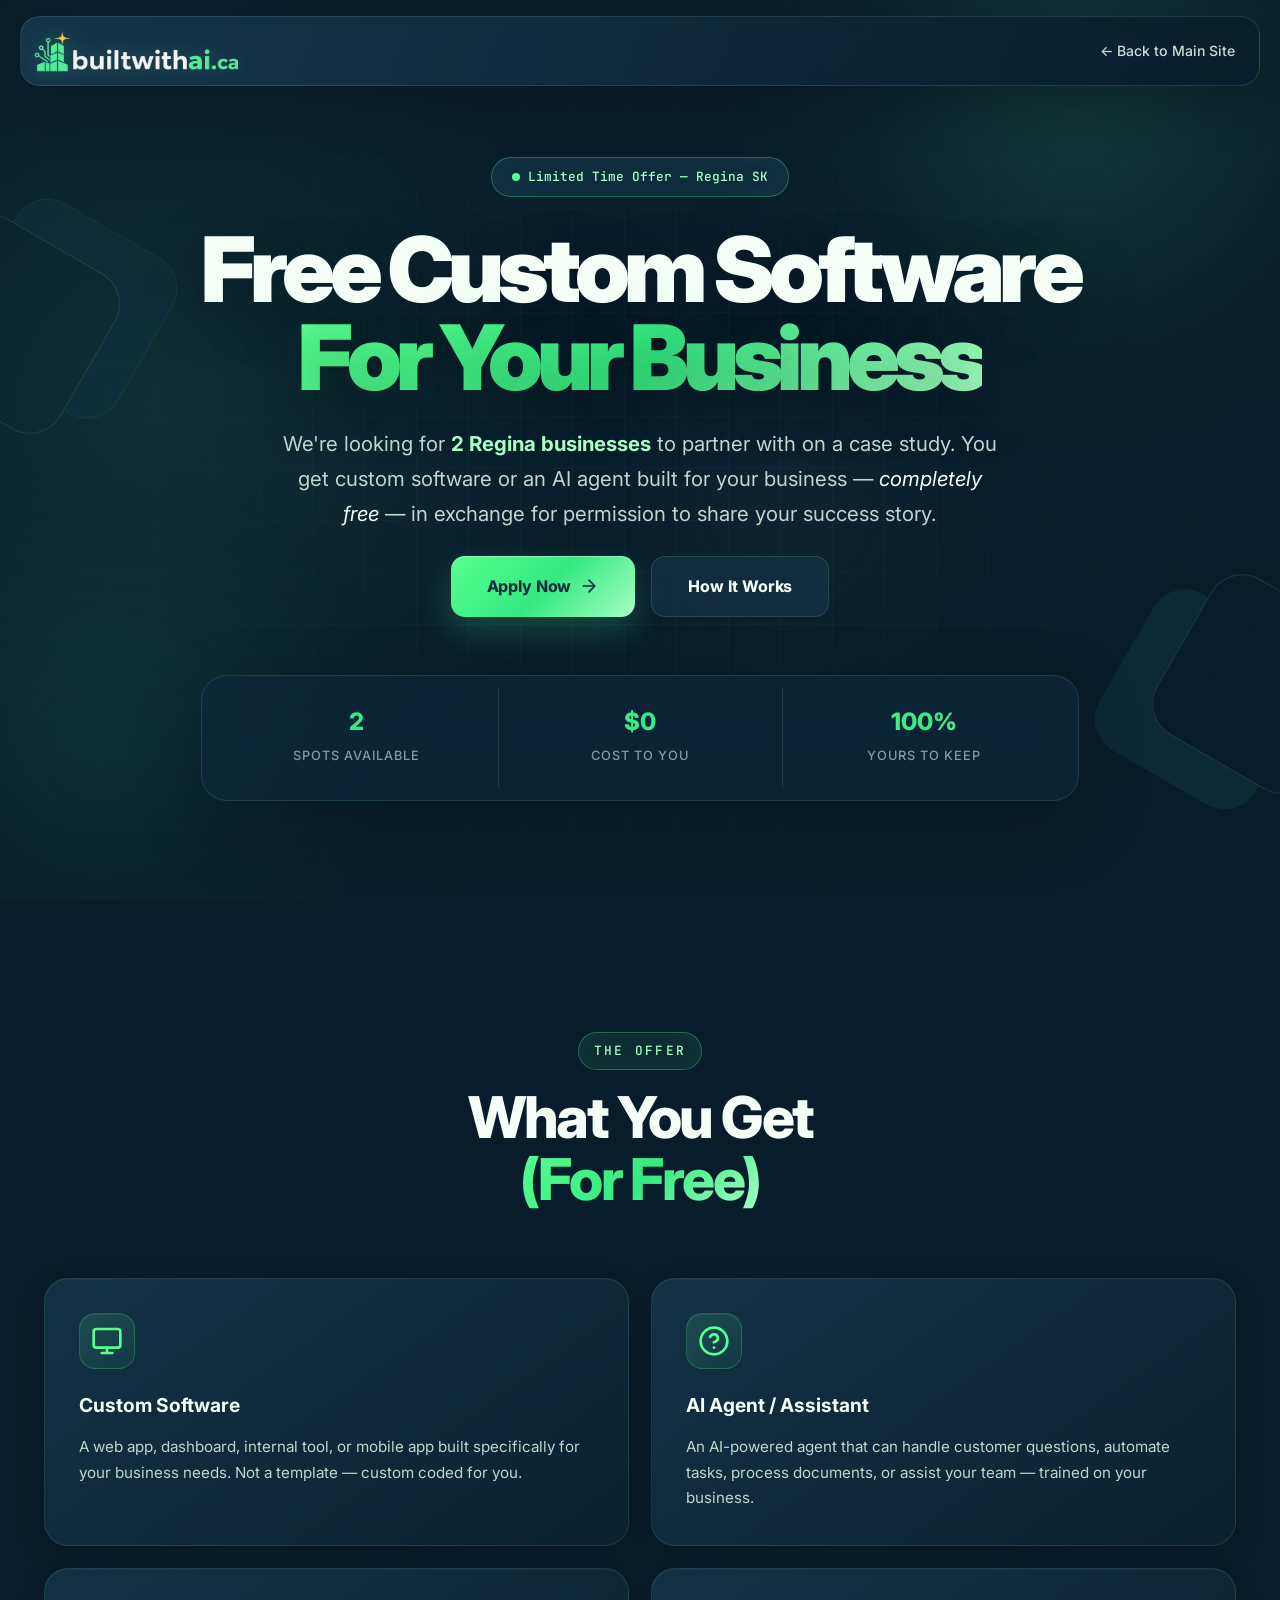
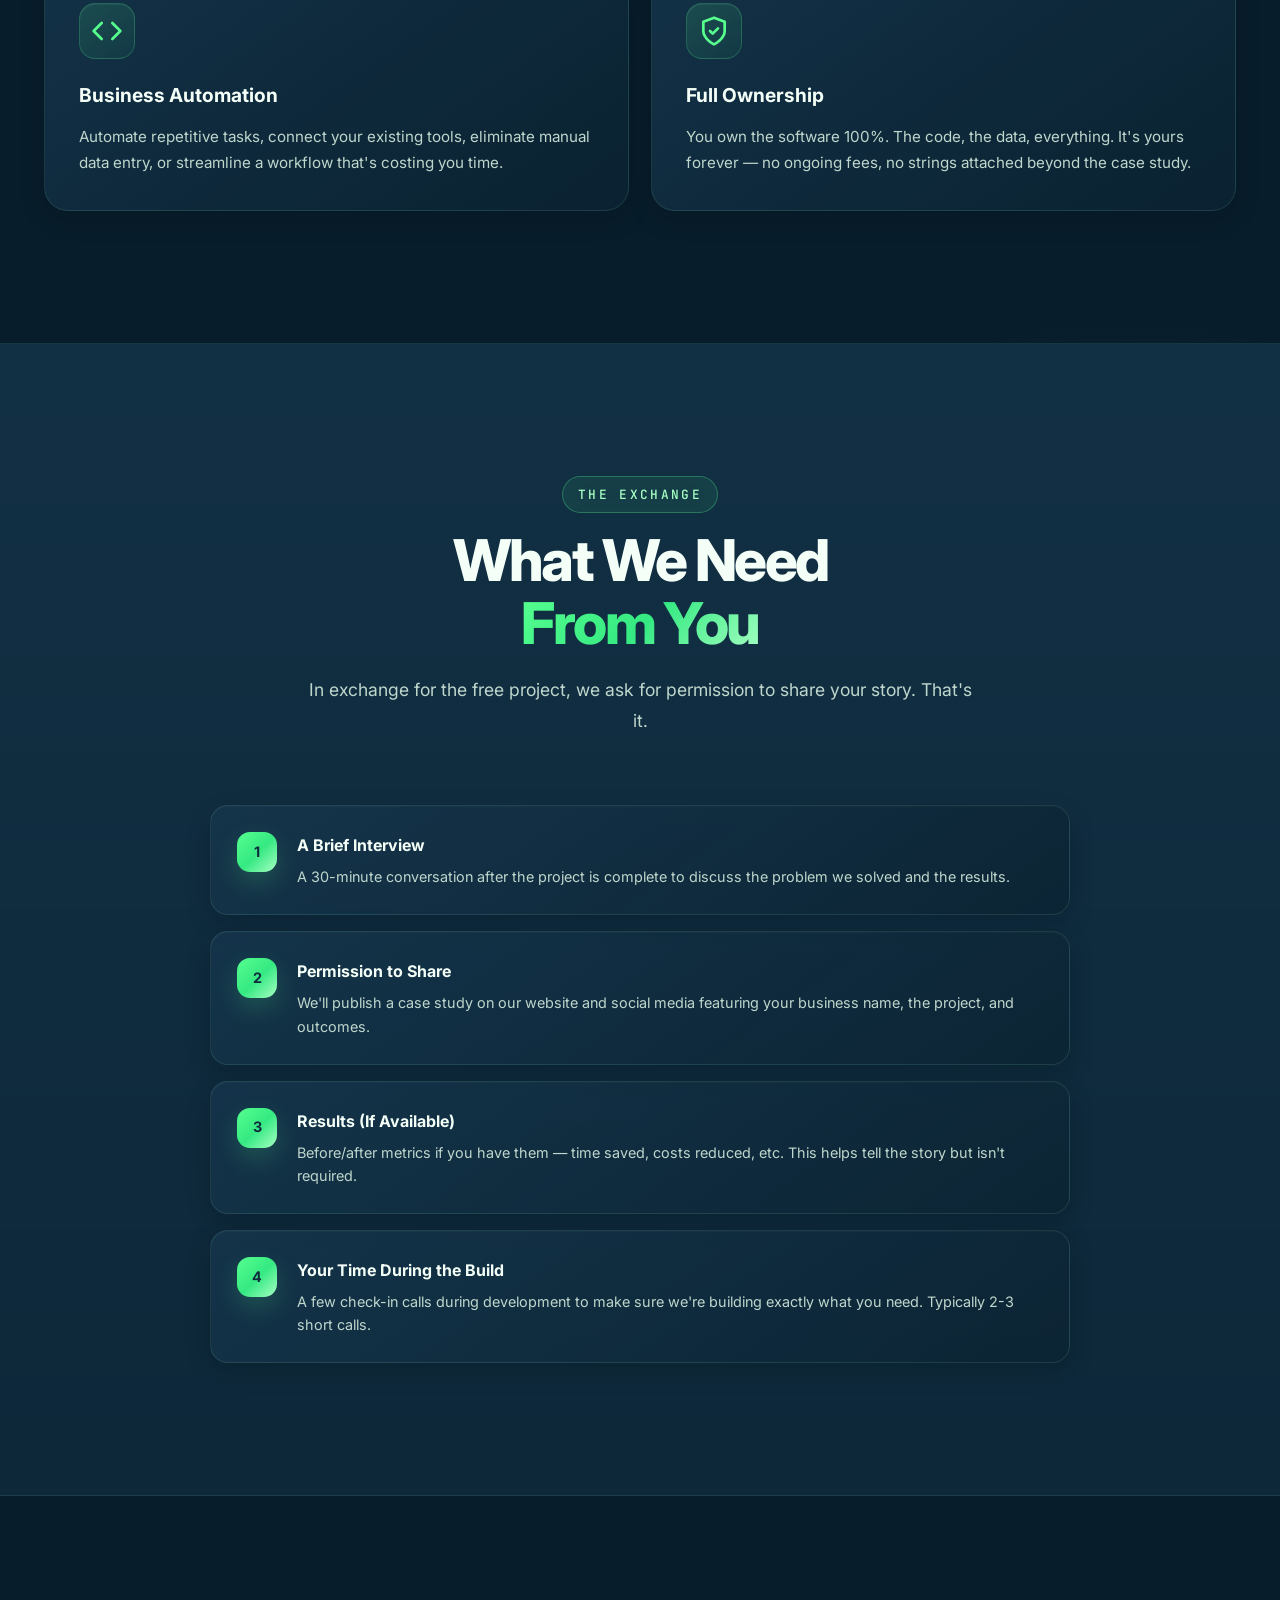
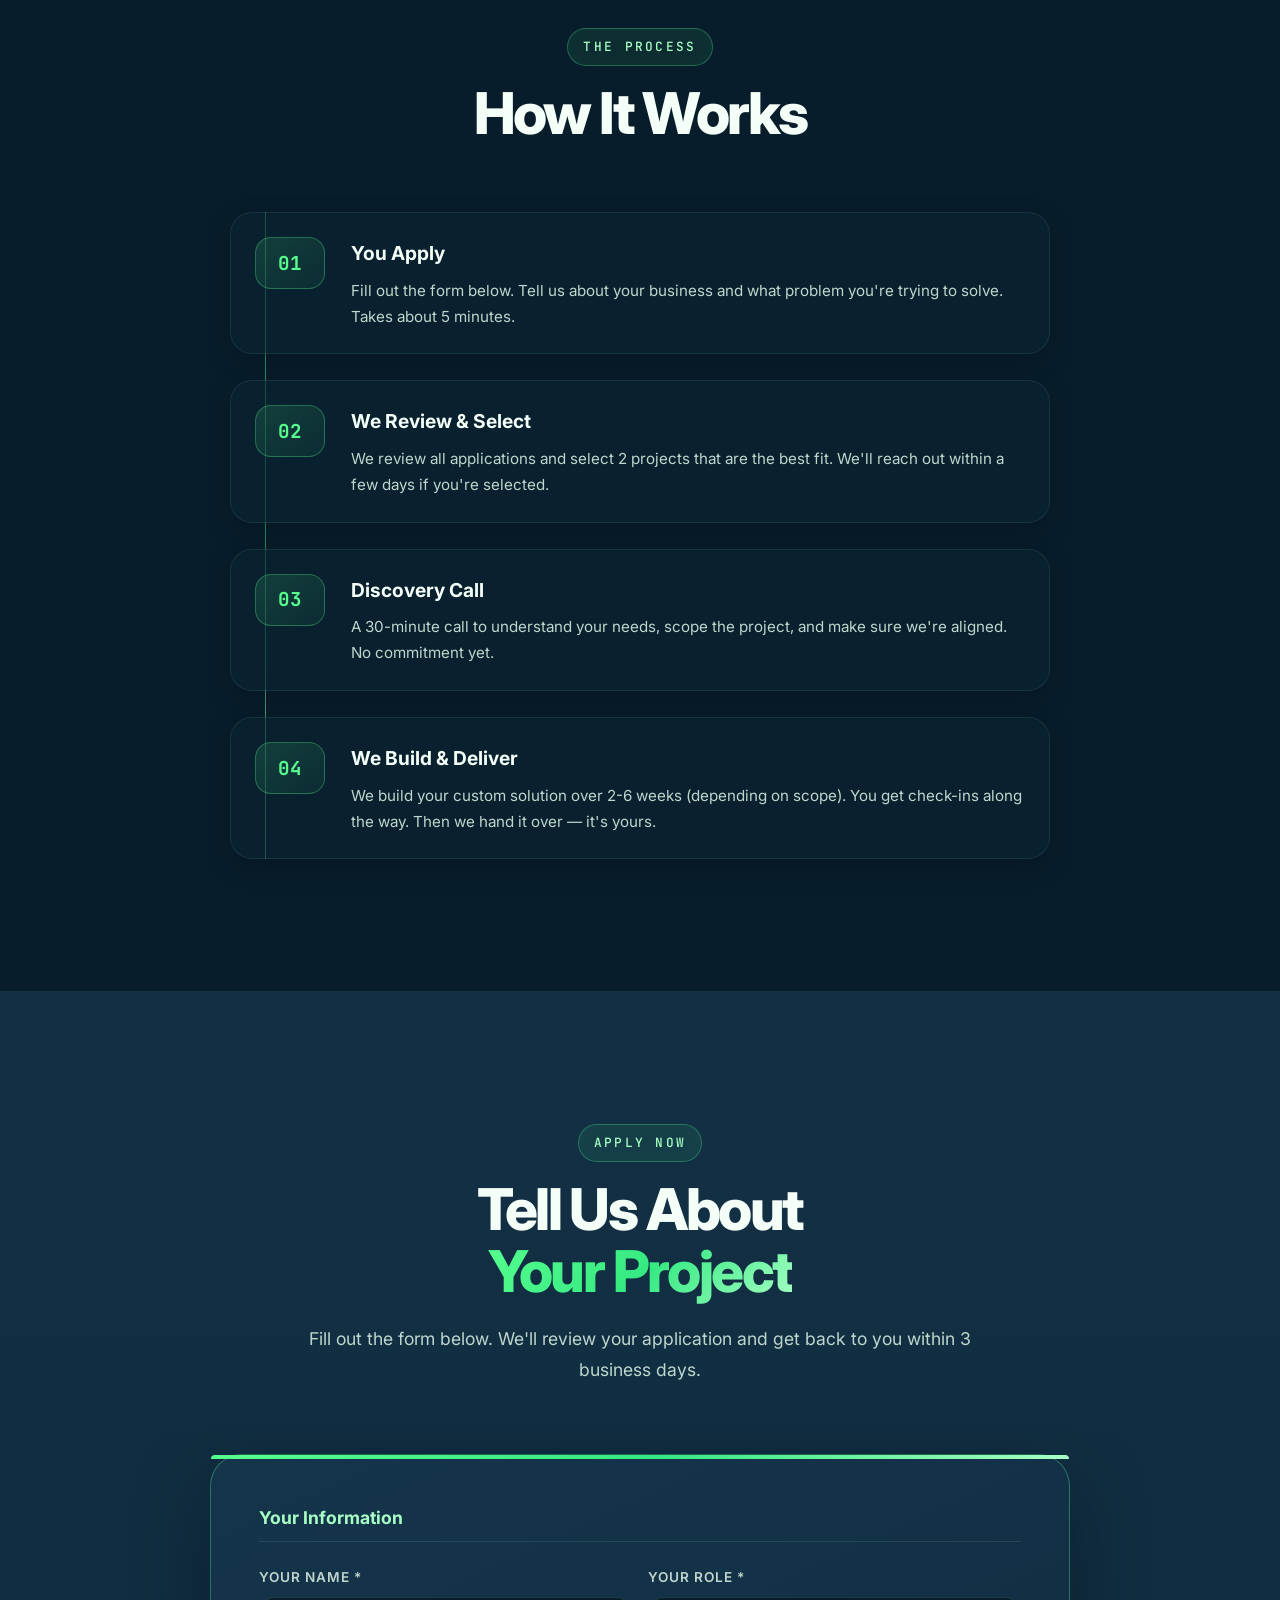
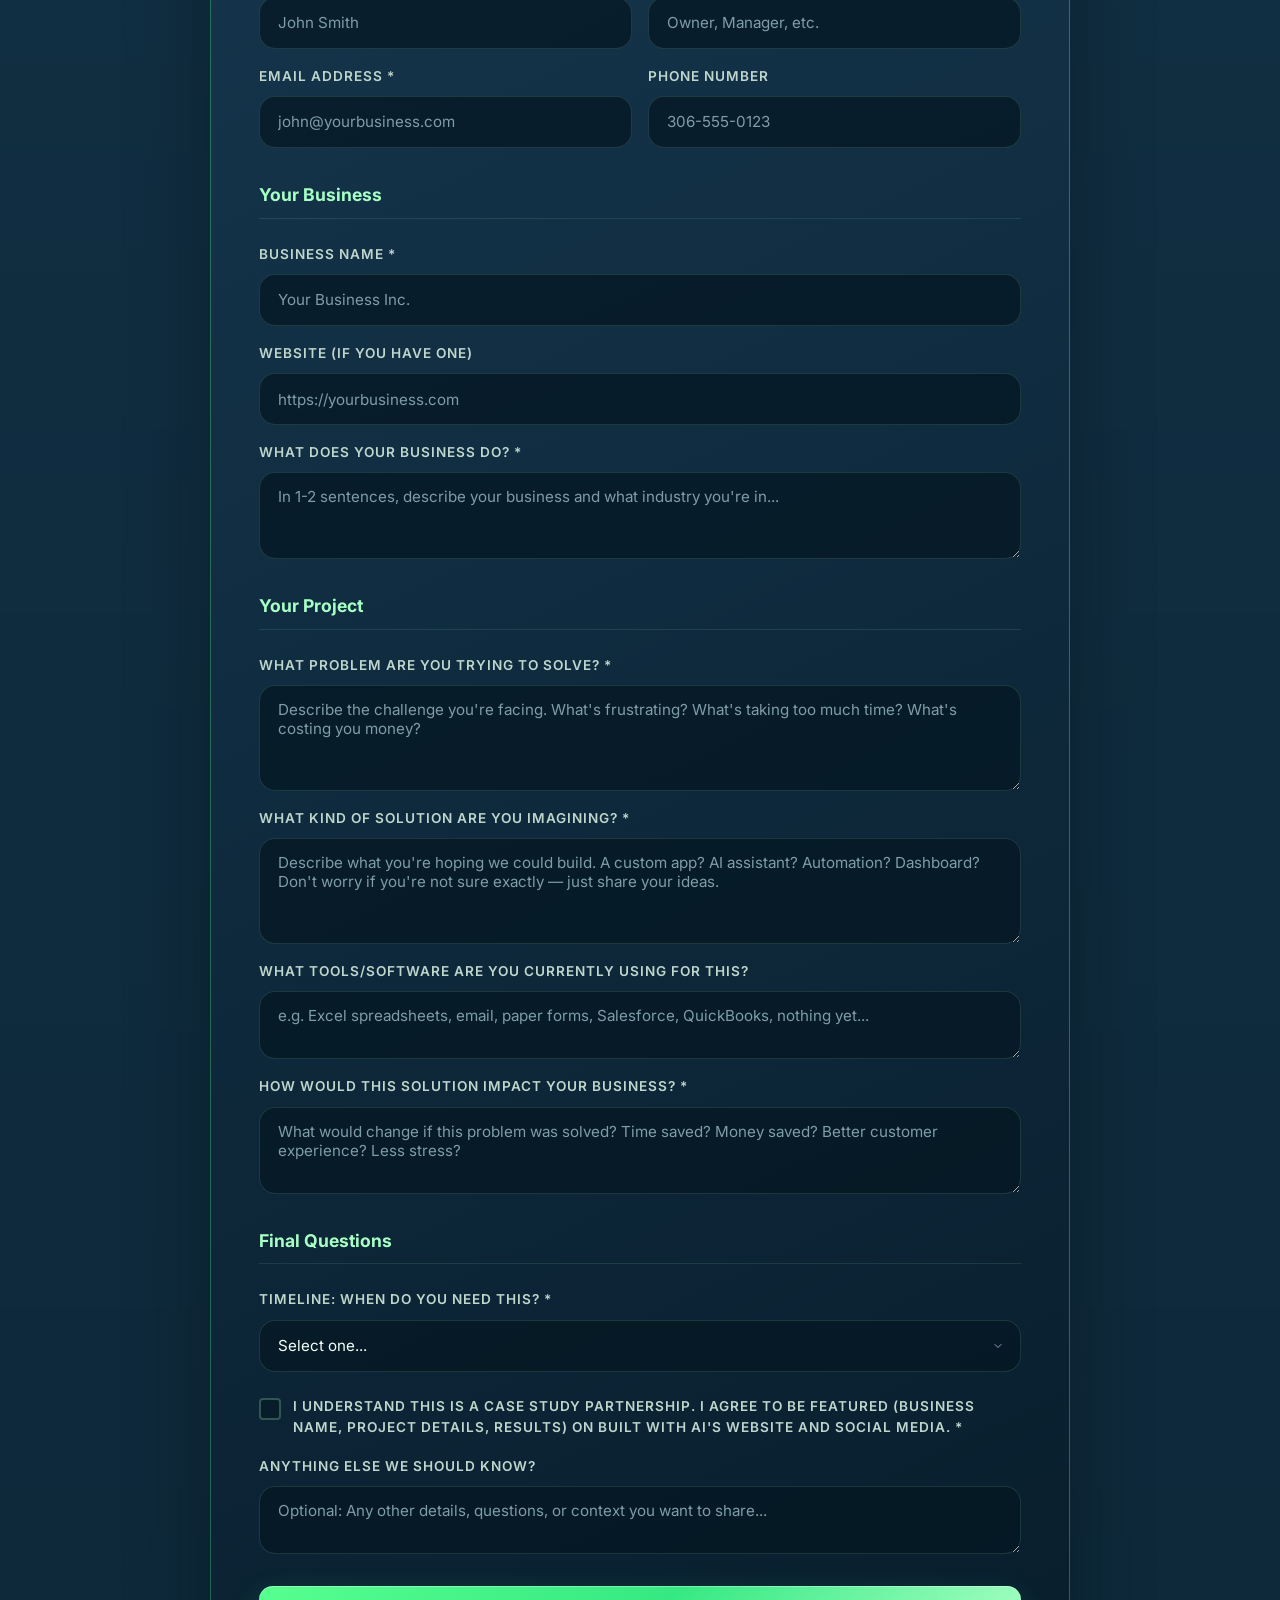
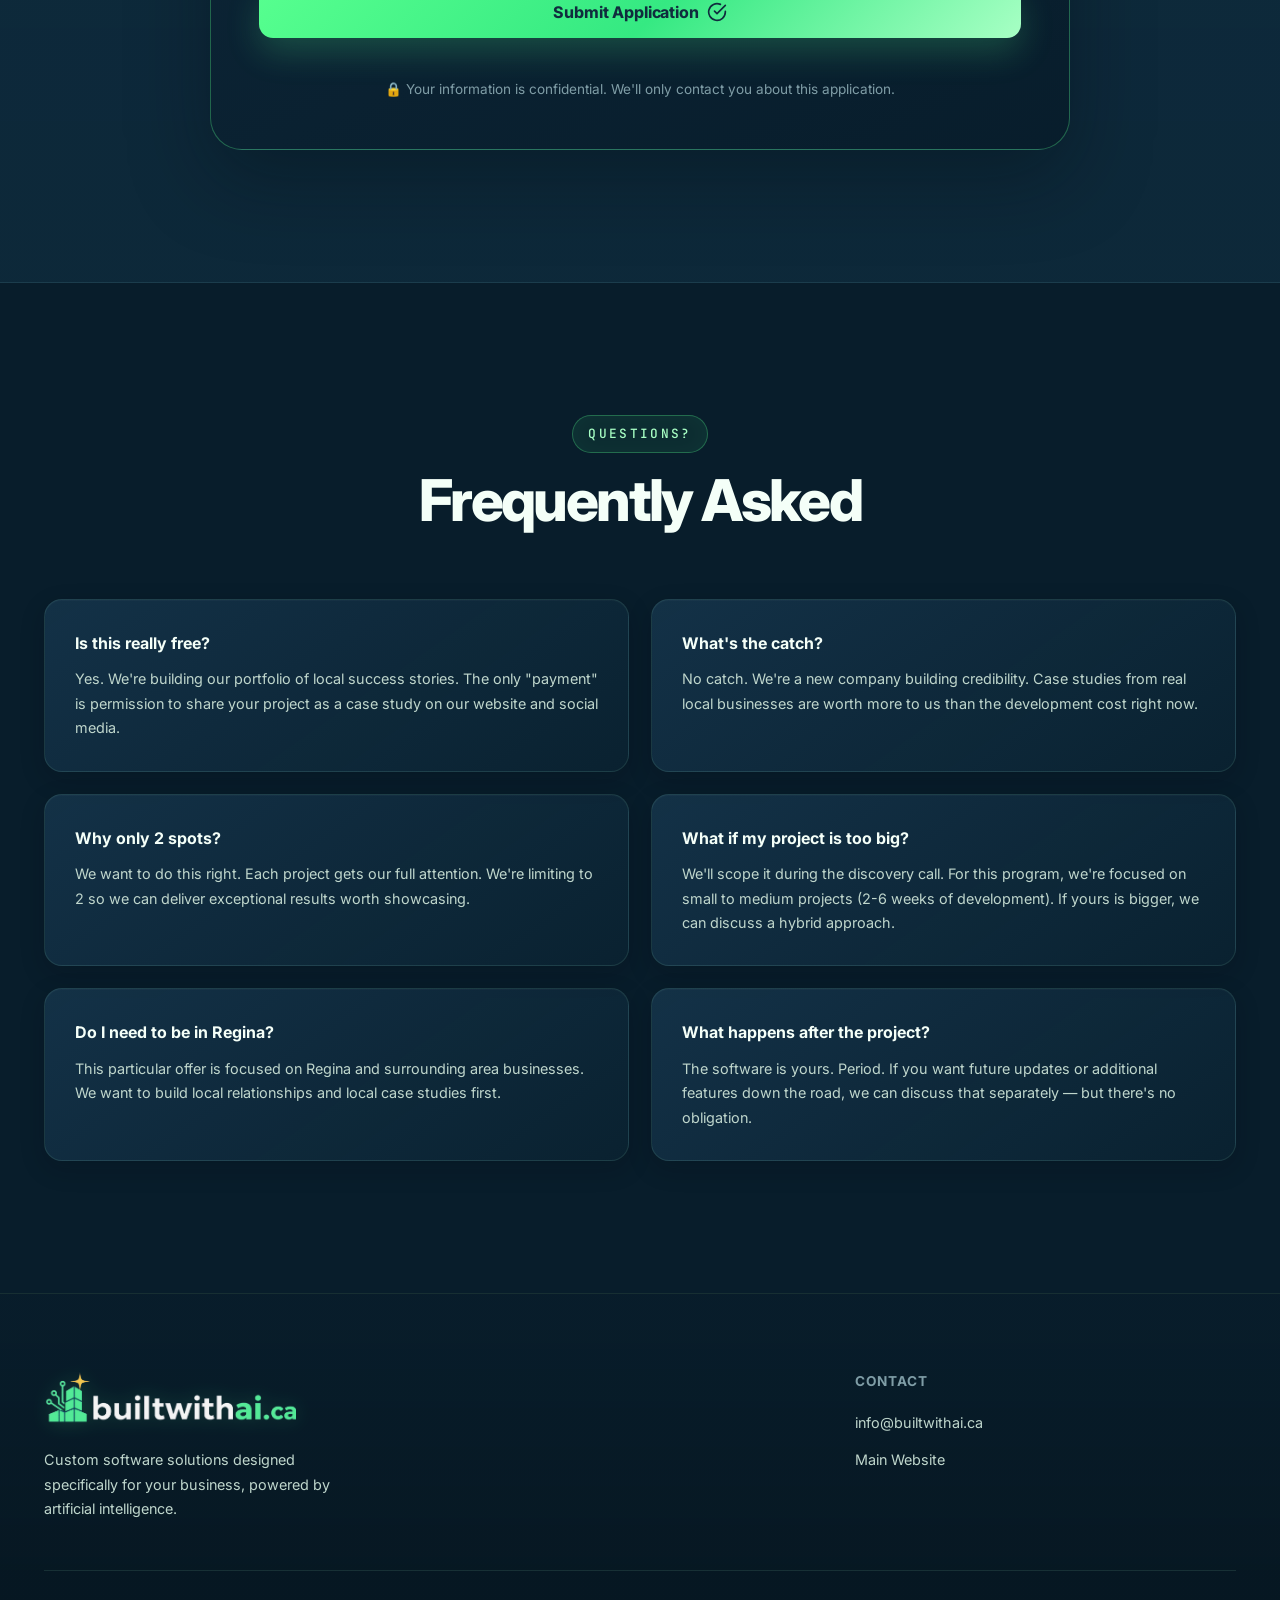
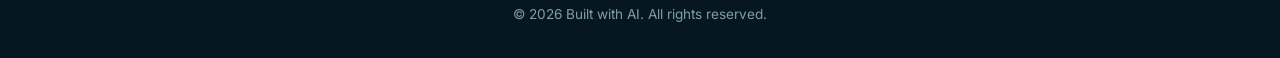
==== commit fd1845b0: "last tweaks" ====
--- a/case-study.html
+++ b/case-study.html
@@ -10,20 +10,20 @@
     <meta property="og:title" content="FREE Custom Software for Regina Businesses | Built with AI">
     <meta property="og:description" content="We're building 2 custom software projects for Regina businesses — completely free — in exchange for a case study. Apply now.">
     <meta property="og:type" content="website">
-    <meta property="og:image" content="https://builtwithai.ca/images/builtwithai-ca-mint-gold.png">
+    <meta property="og:image" content="https://builtwithai.ca/images/builtwithai-ca-mint-gold-clean.png">
     <link rel="preconnect" href="https://fonts.googleapis.com">
     <link rel="preconnect" href="https://fonts.gstatic.com" crossorigin>
     <link href="https://fonts.googleapis.com/css2?family=Inter:wght@300;400;500;600;700;800;900&family=JetBrains+Mono:wght@400;500&display=swap" rel="stylesheet">
     <link rel="stylesheet" href="css/styles.css">
     <link rel="stylesheet" href="css/case-study.css">
-    <link rel="icon" type="image/png" href="images/builtwithai-icon-mint-gold.png">
+    <link rel="icon" type="image/png" href="images/builtwithai-icon-mint-gold-clean.png">
 </head>
 <body>
     <!-- Navigation -->
     <nav class="navbar" id="navbar">
         <div class="container nav-container">
             <a href="index.html" class="logo" aria-label="builtwithai.ca home">
-                <img class="logo-image" src="images/builtwithai-ca-mint-gold.png" alt="builtwithai.ca">
+                <img class="logo-image" src="images/builtwithai-ca-mint-gold-clean.png" alt="builtwithai.ca">
             </a>
             <button class="mobile-toggle" id="mobileToggle" aria-label="Toggle menu" aria-expanded="false" aria-controls="navLinks">
                 <span></span>
@@ -356,7 +356,7 @@
             <div class="footer-content footer-simple">
                 <div class="footer-brand">
                     <a href="index.html" class="logo" aria-label="builtwithai.ca home">
-                        <img class="logo-image" src="images/builtwithai-ca-mint-gold.png" alt="builtwithai.ca">
+                        <img class="logo-image" src="images/builtwithai-ca-mint-gold-clean.png" alt="builtwithai.ca">
                     </a>
                     <p>Custom software solutions designed specifically for your business, powered by artificial intelligence.</p>
                 </div>
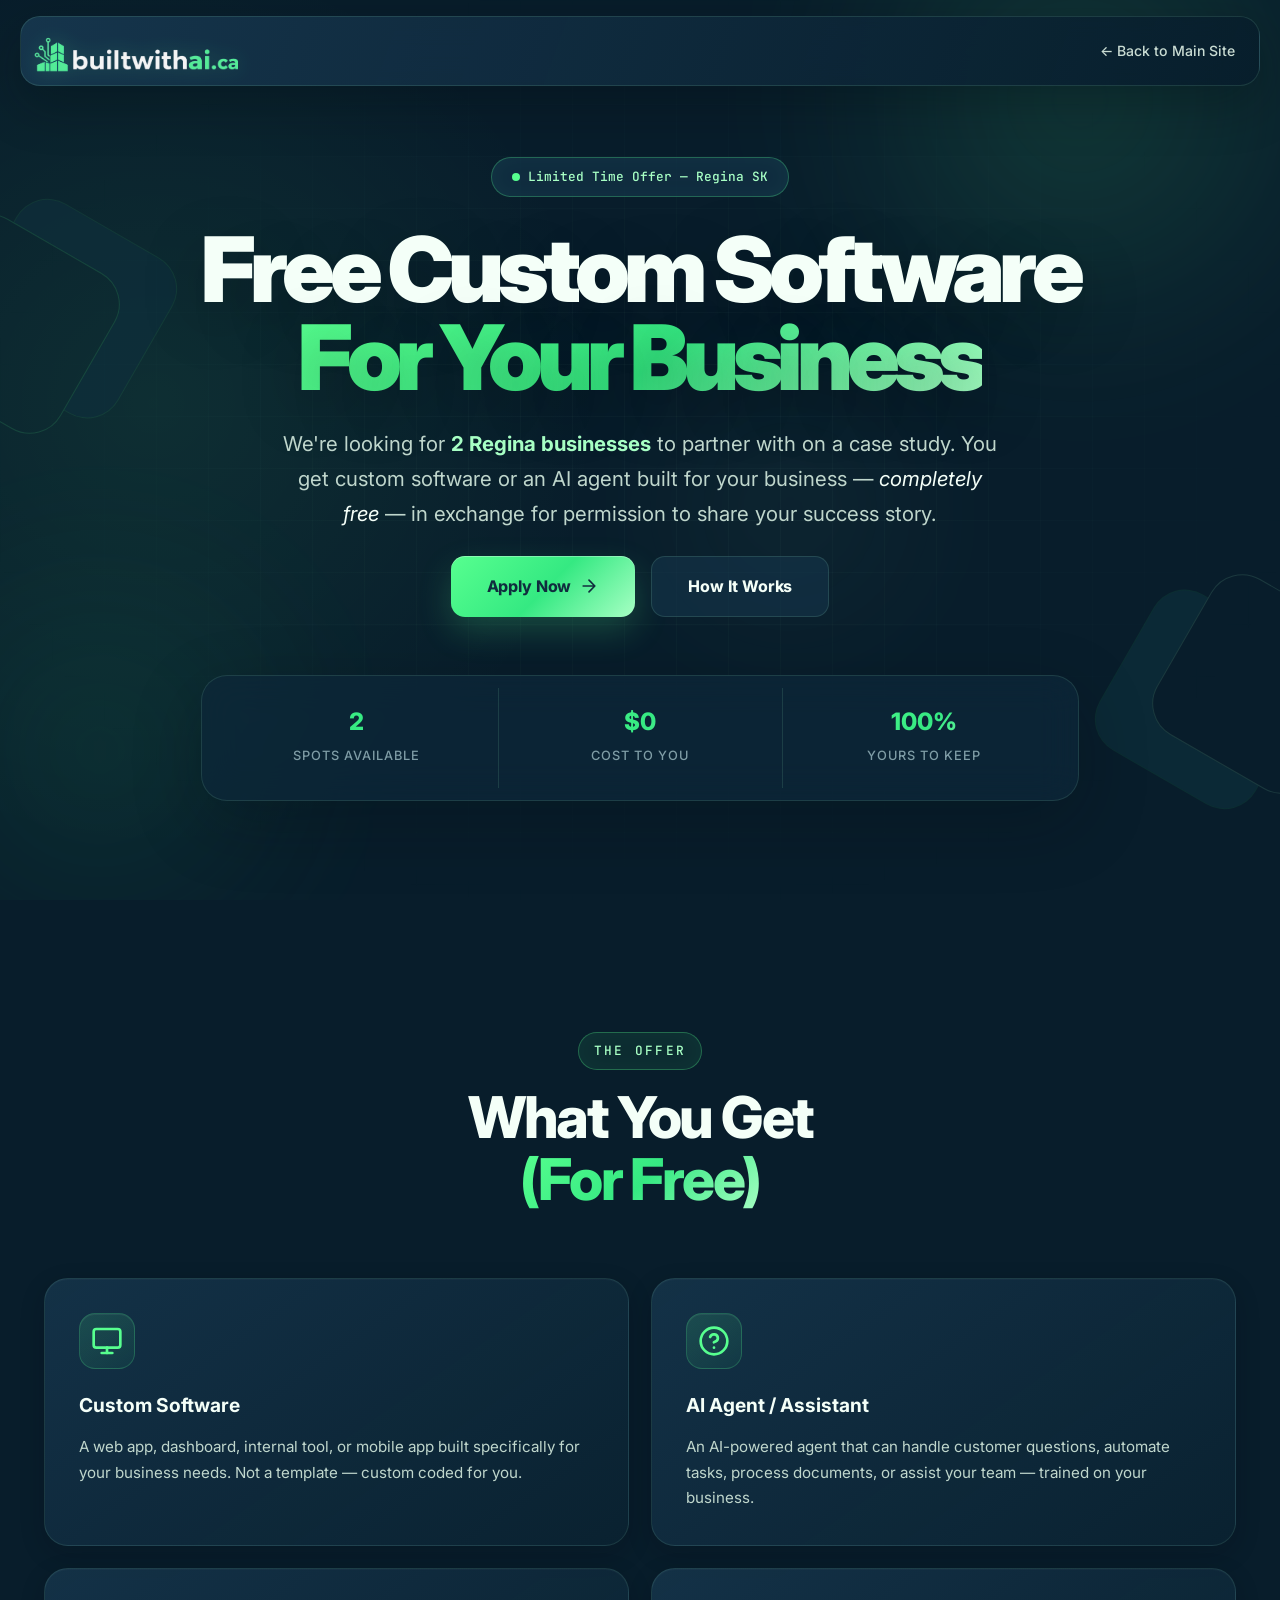
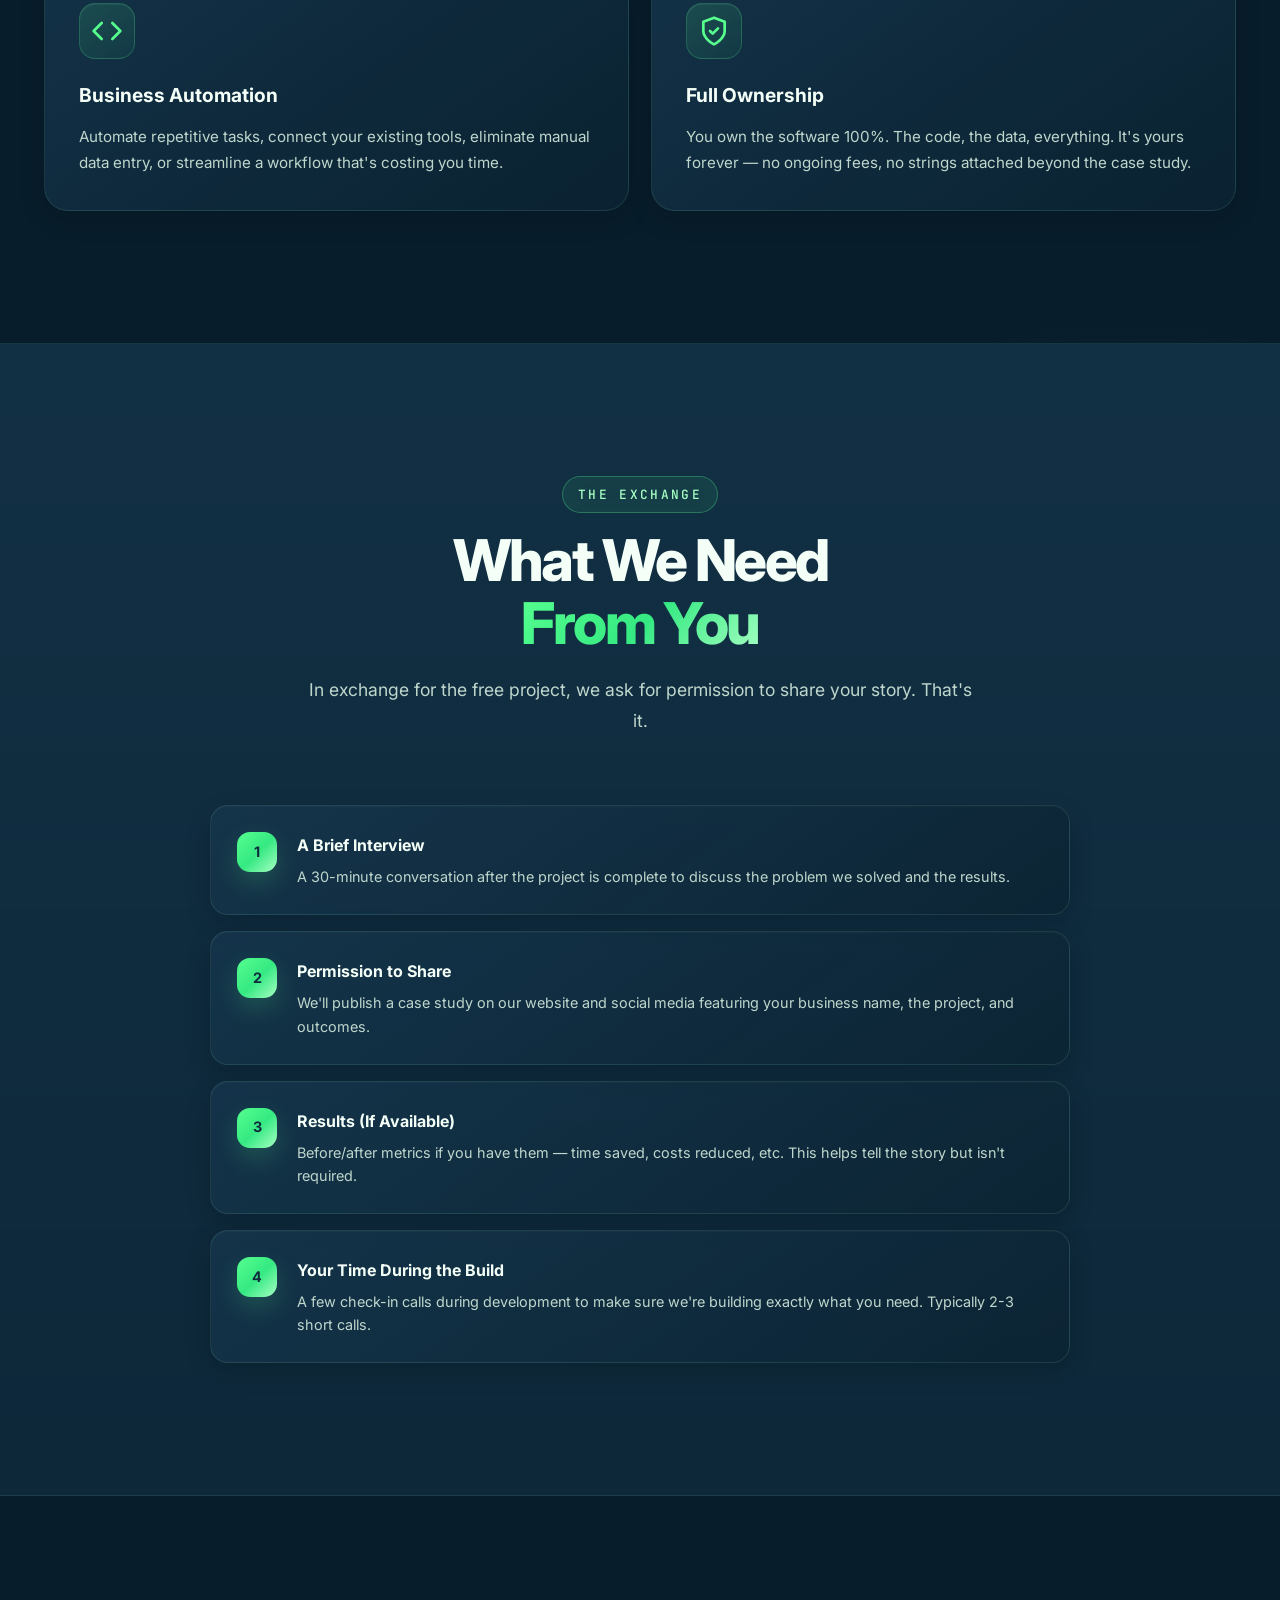
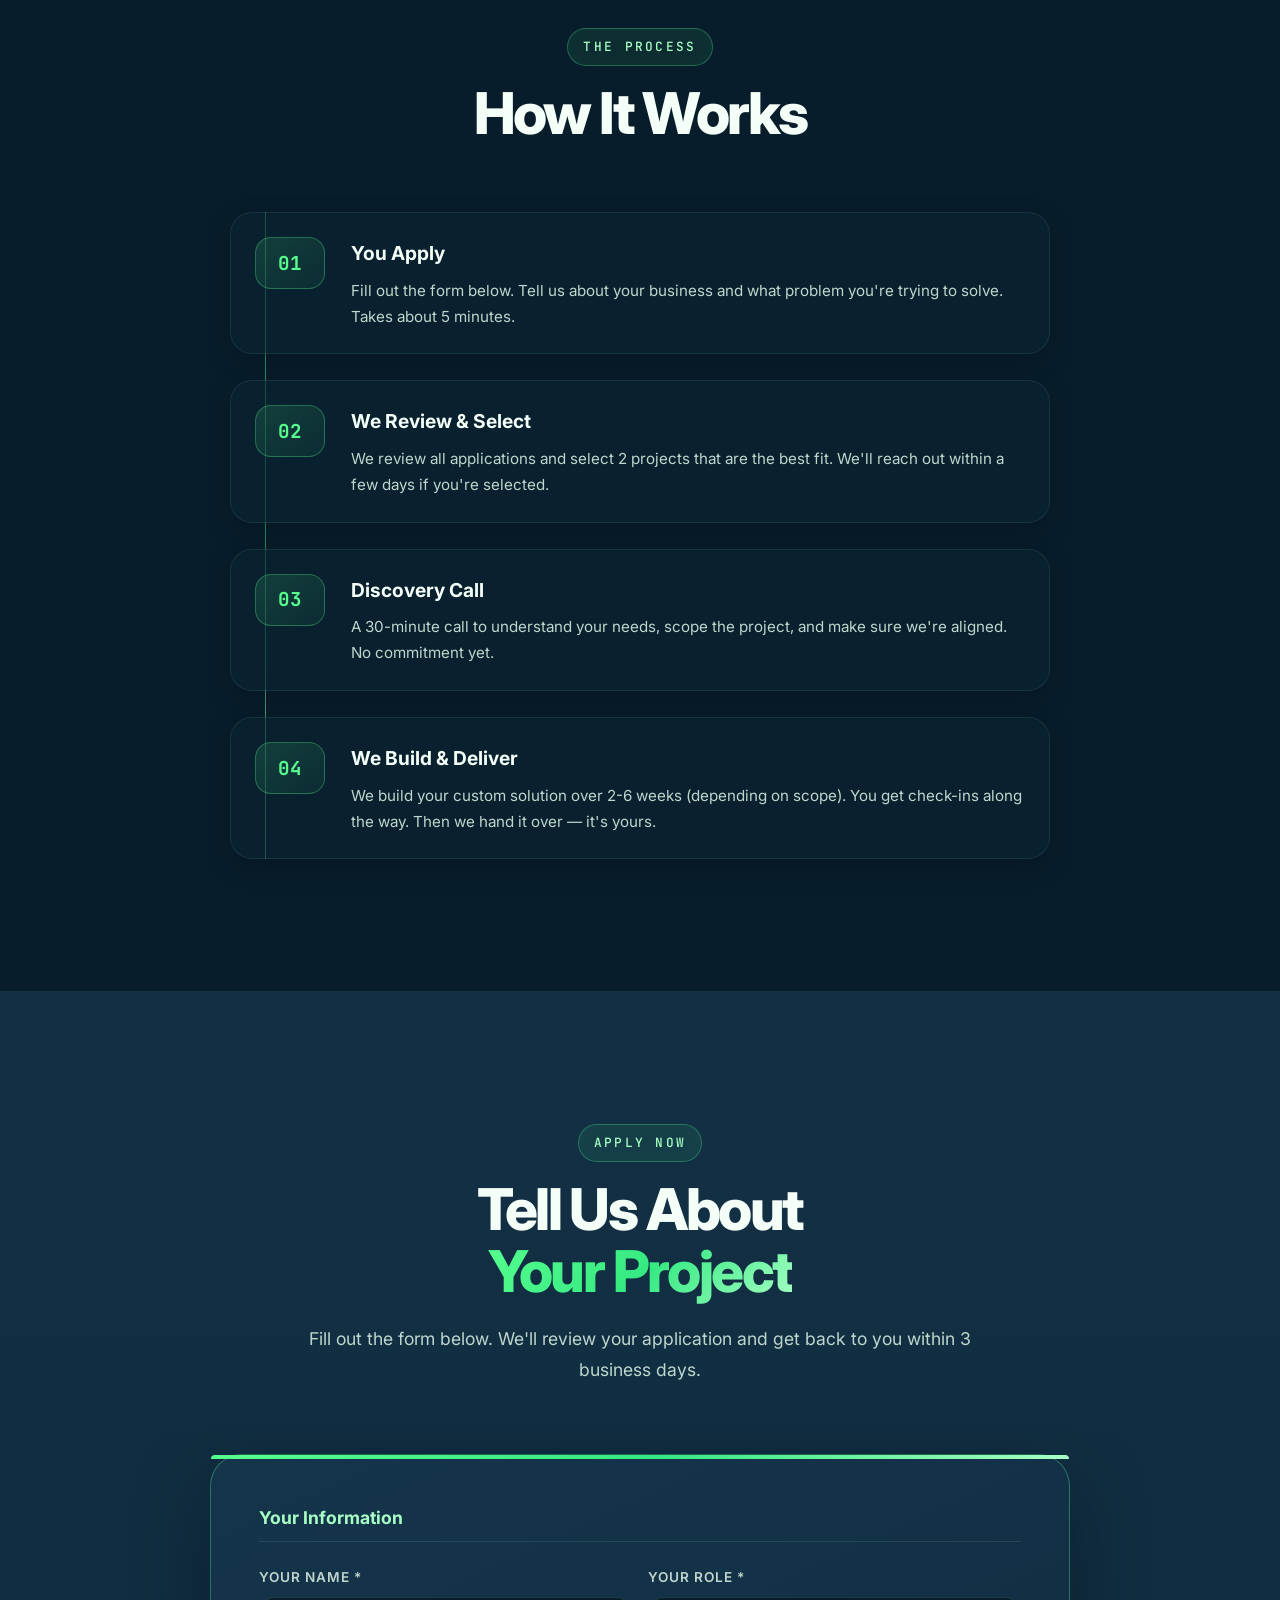
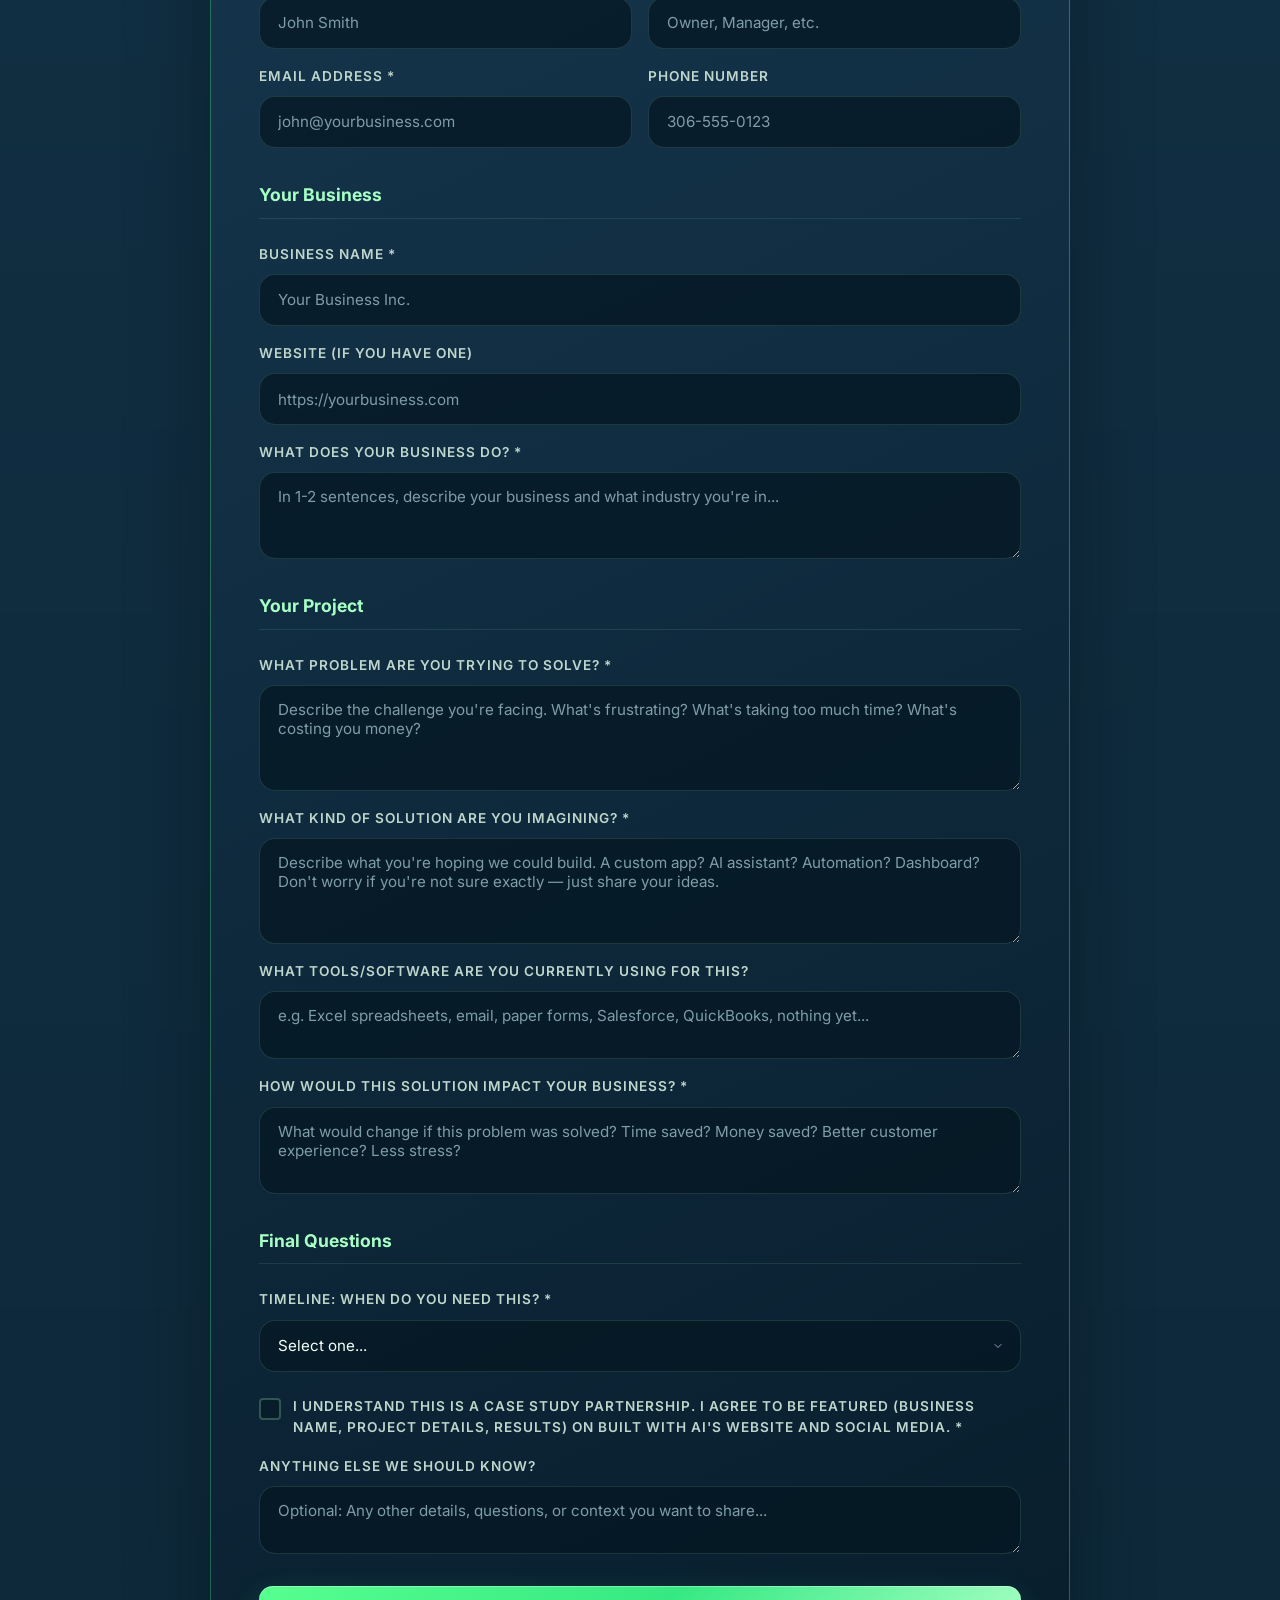
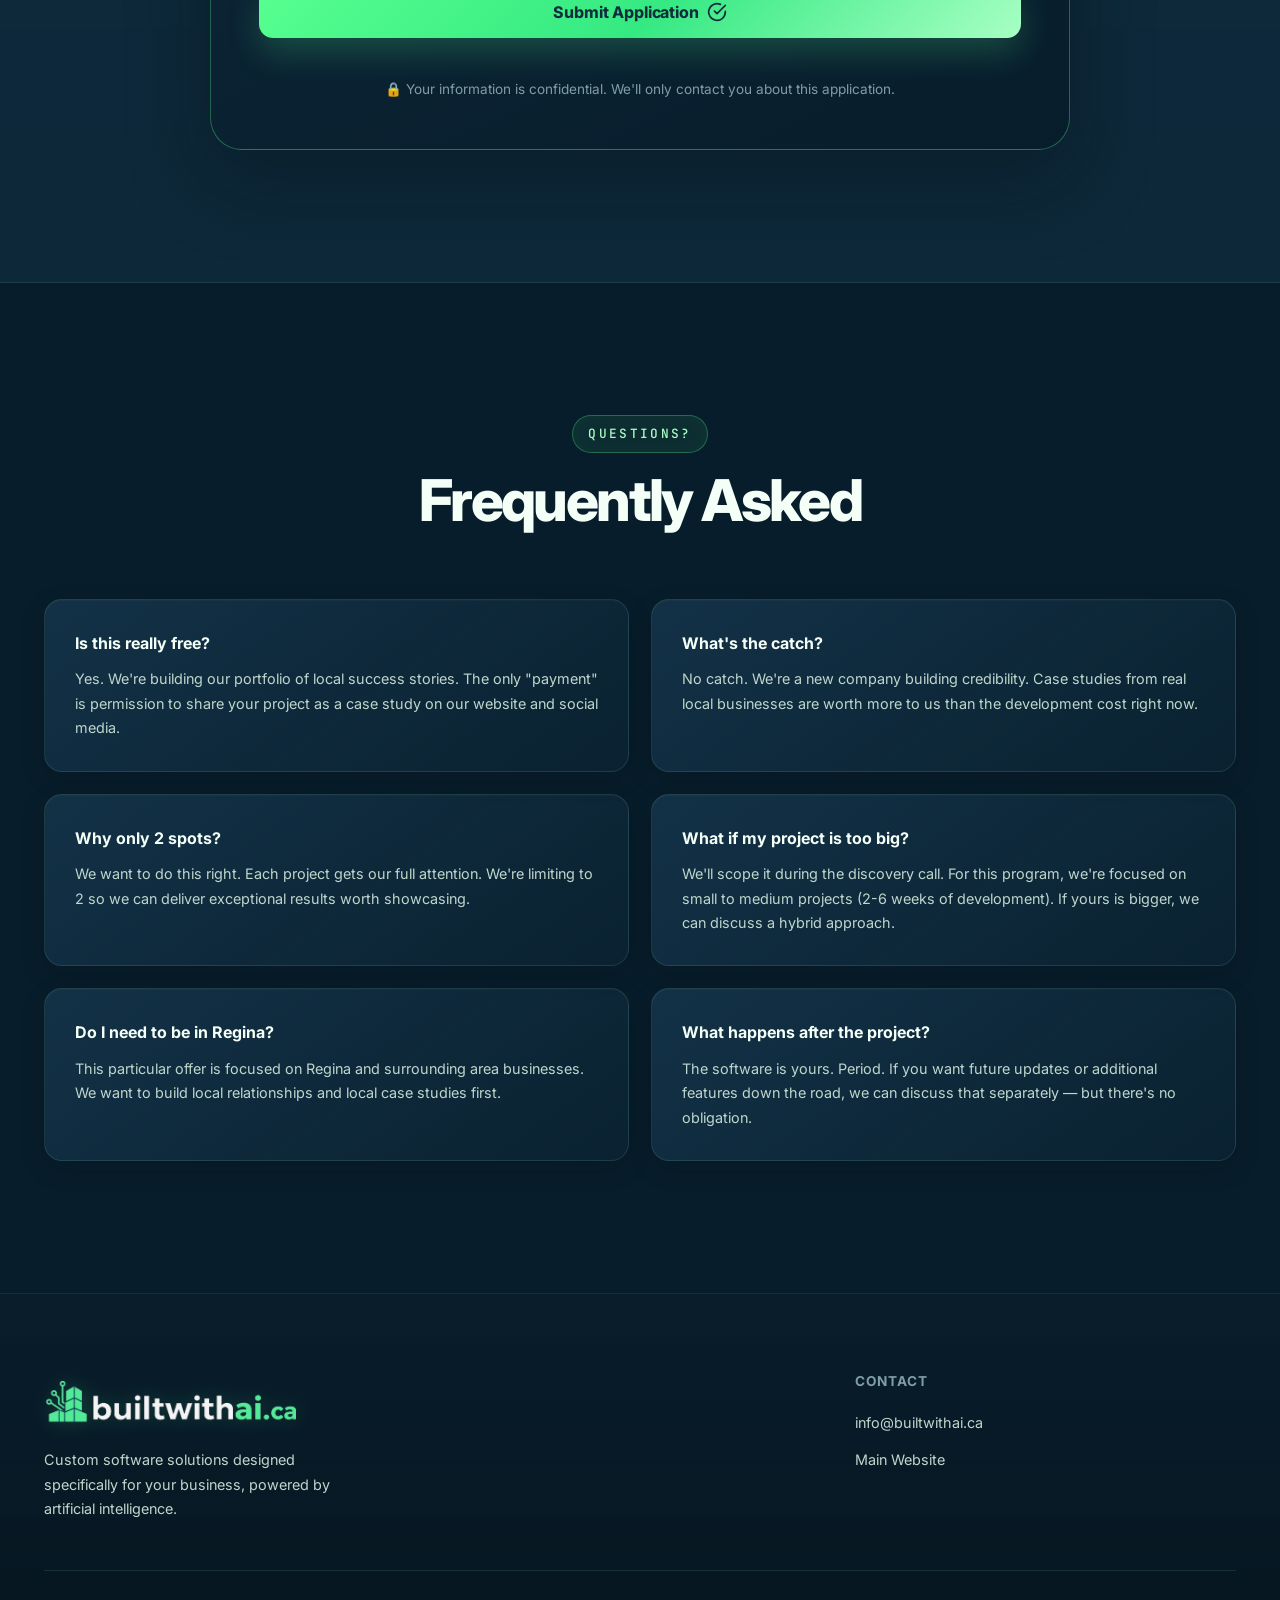
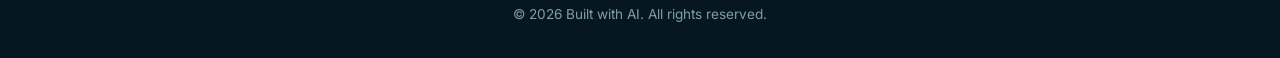
==== commit decb04c3: "last tweaks2" ====
--- a/case-study.html
+++ b/case-study.html
@@ -10,20 +10,20 @@
     <meta property="og:title" content="FREE Custom Software for Regina Businesses | Built with AI">
     <meta property="og:description" content="We're building 2 custom software projects for Regina businesses — completely free — in exchange for a case study. Apply now.">
     <meta property="og:type" content="website">
-    <meta property="og:image" content="https://builtwithai.ca/images/builtwithai-ca-mint-gold-clean.png">
+    <meta property="og:image" content="https://builtwithai.ca/images/builtwithai-ca-block-no-star.png">
     <link rel="preconnect" href="https://fonts.googleapis.com">
     <link rel="preconnect" href="https://fonts.gstatic.com" crossorigin>
     <link href="https://fonts.googleapis.com/css2?family=Inter:wght@300;400;500;600;700;800;900&family=JetBrains+Mono:wght@400;500&display=swap" rel="stylesheet">
     <link rel="stylesheet" href="css/styles.css">
     <link rel="stylesheet" href="css/case-study.css">
-    <link rel="icon" type="image/png" href="images/builtwithai-icon-mint-gold-clean.png">
+    <link rel="icon" type="image/png" href="images/builtwithai-icon-block-no-star.png">
 </head>
 <body>
     <!-- Navigation -->
     <nav class="navbar" id="navbar">
         <div class="container nav-container">
             <a href="index.html" class="logo" aria-label="builtwithai.ca home">
-                <img class="logo-image" src="images/builtwithai-ca-mint-gold-clean.png" alt="builtwithai.ca">
+                <img class="logo-image" src="images/builtwithai-ca-block-no-star.png" alt="builtwithai.ca">
             </a>
             <button class="mobile-toggle" id="mobileToggle" aria-label="Toggle menu" aria-expanded="false" aria-controls="navLinks">
                 <span></span>
@@ -356,7 +356,7 @@
             <div class="footer-content footer-simple">
                 <div class="footer-brand">
                     <a href="index.html" class="logo" aria-label="builtwithai.ca home">
-                        <img class="logo-image" src="images/builtwithai-ca-mint-gold-clean.png" alt="builtwithai.ca">
+                        <img class="logo-image" src="images/builtwithai-ca-block-no-star.png" alt="builtwithai.ca">
                     </a>
                     <p>Custom software solutions designed specifically for your business, powered by artificial intelligence.</p>
                 </div>
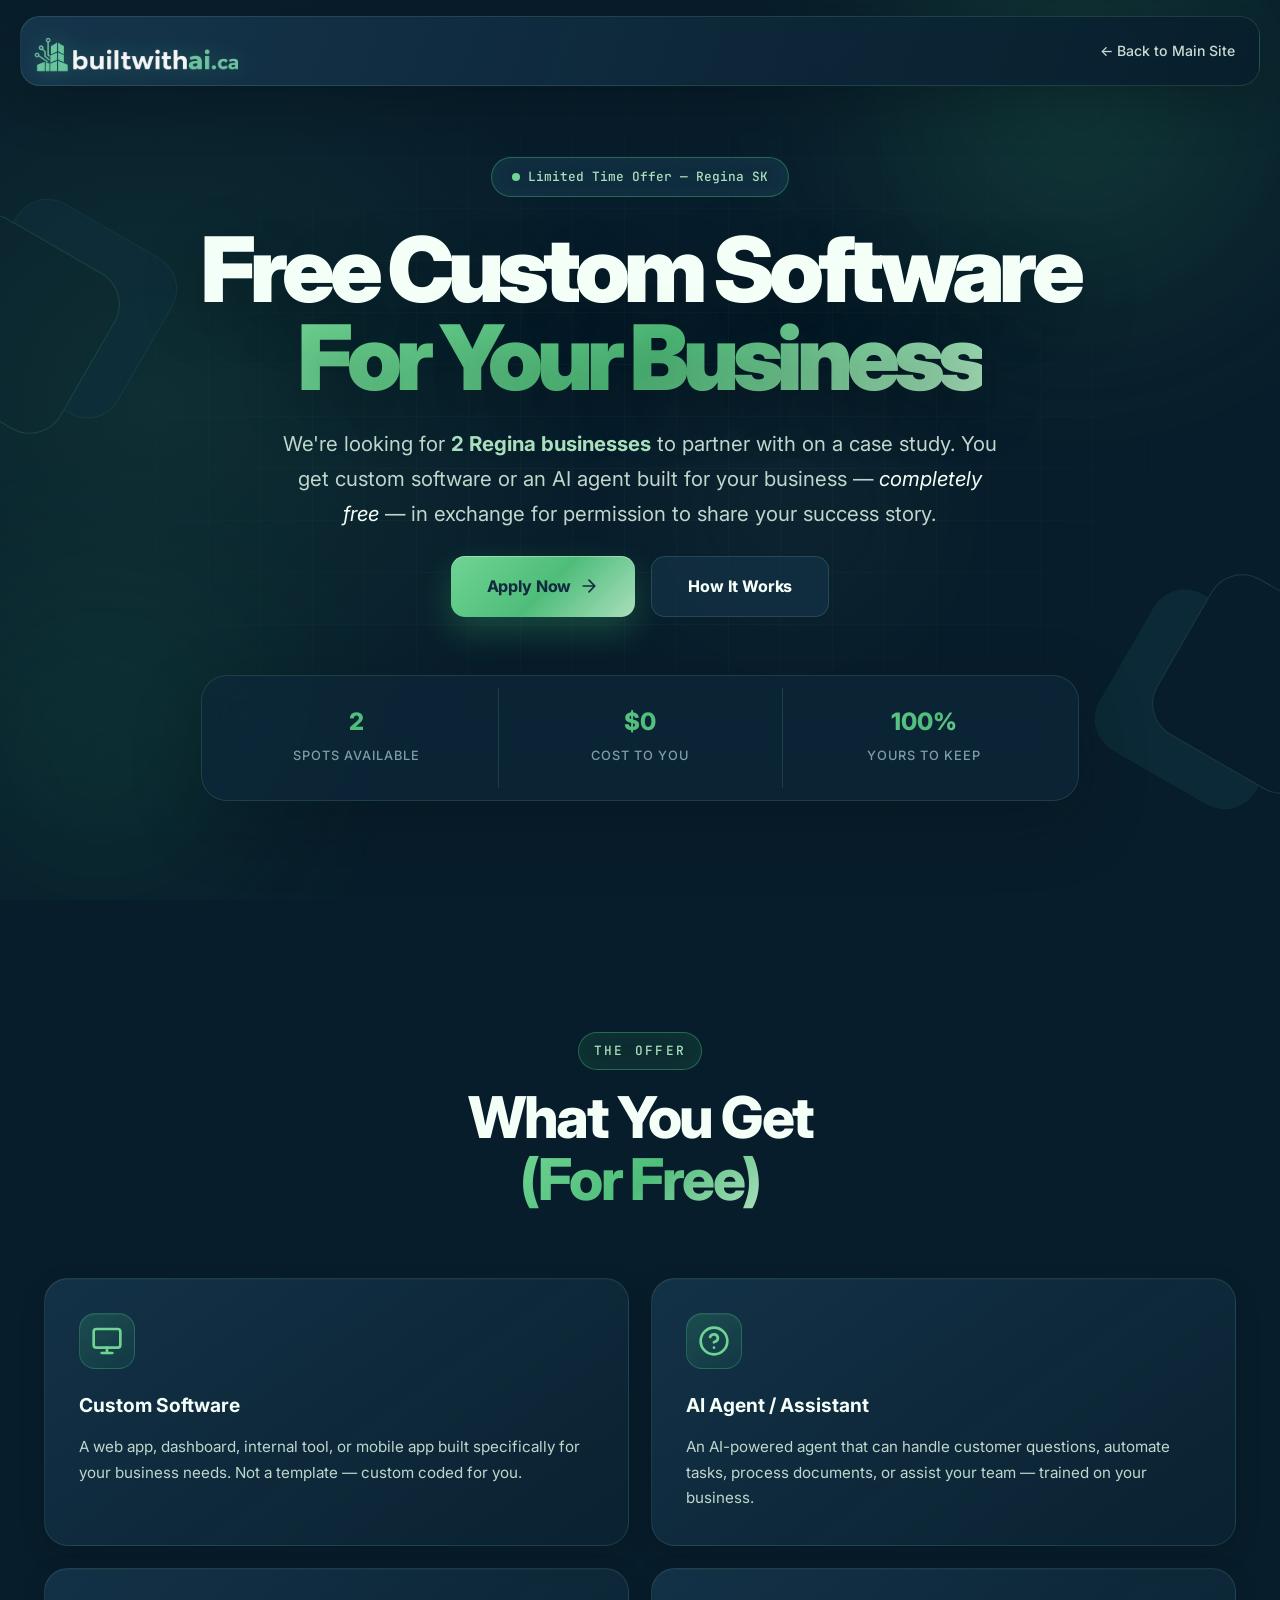
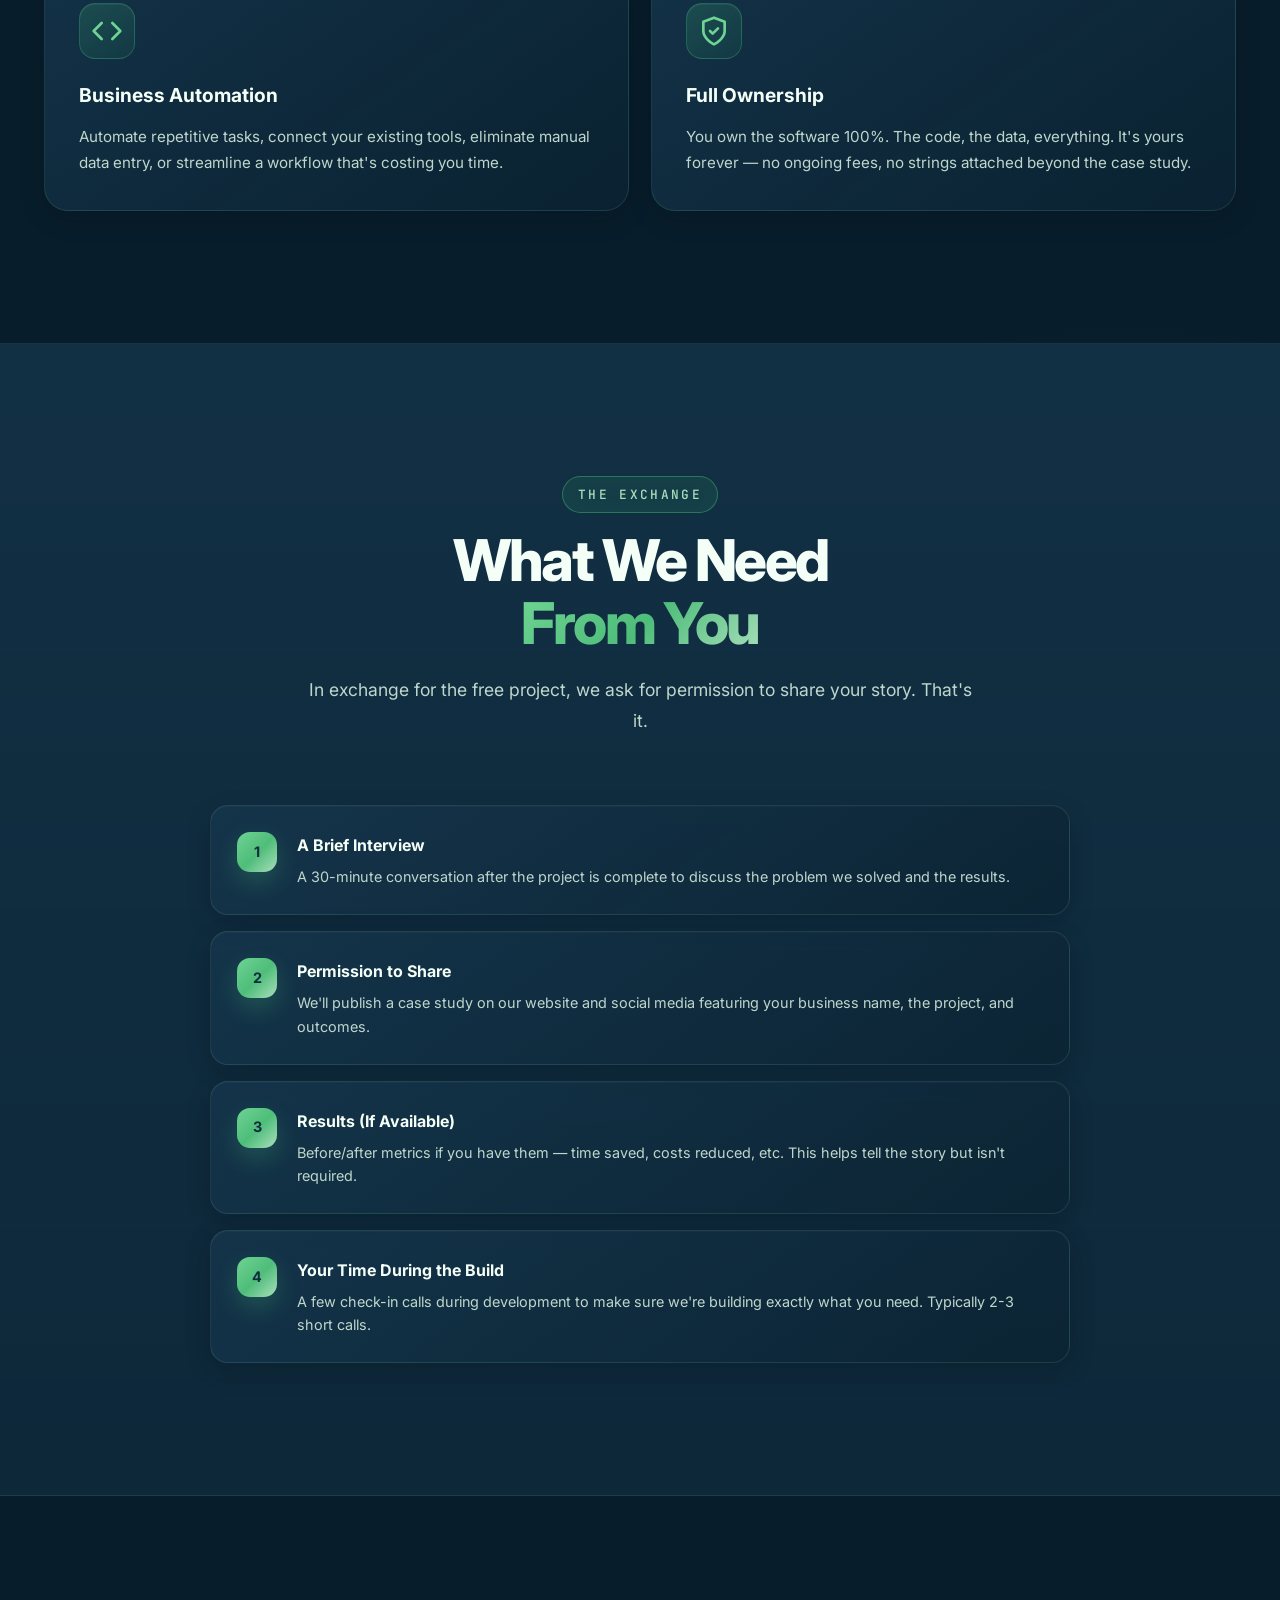
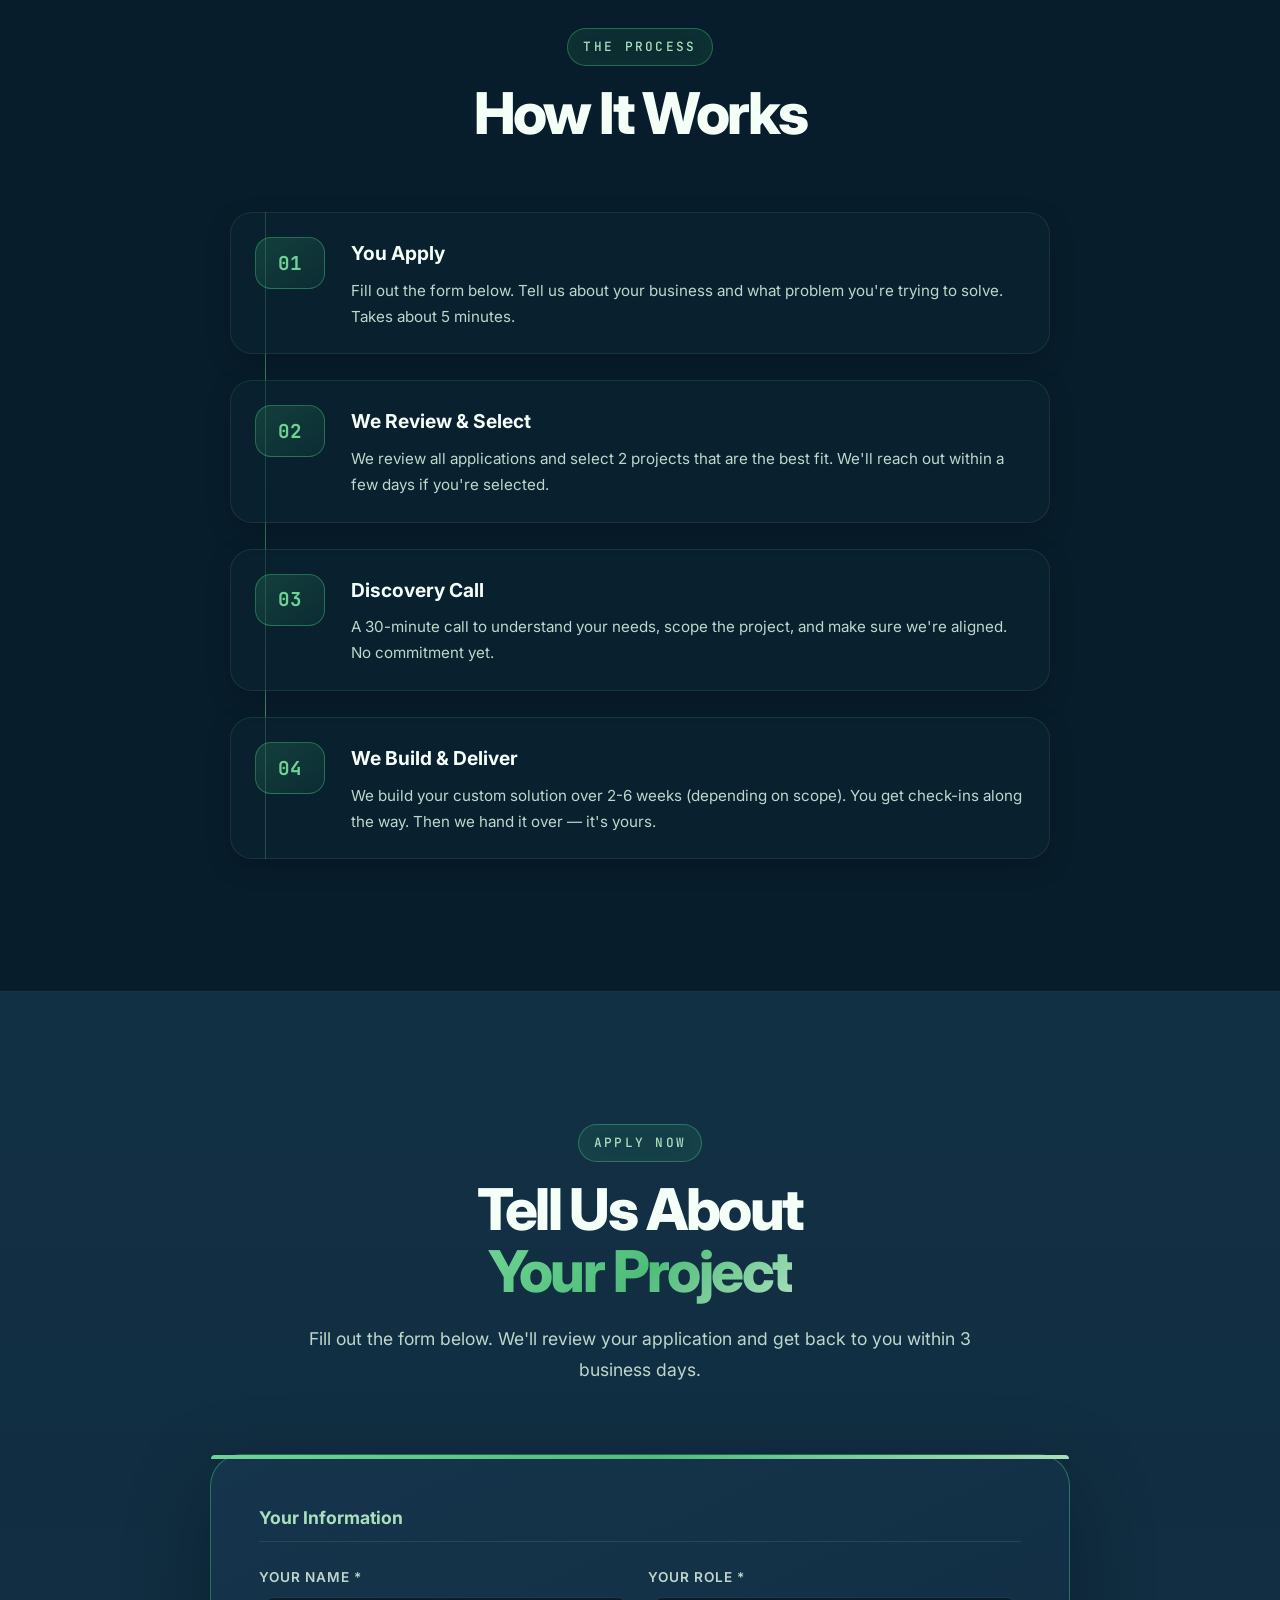
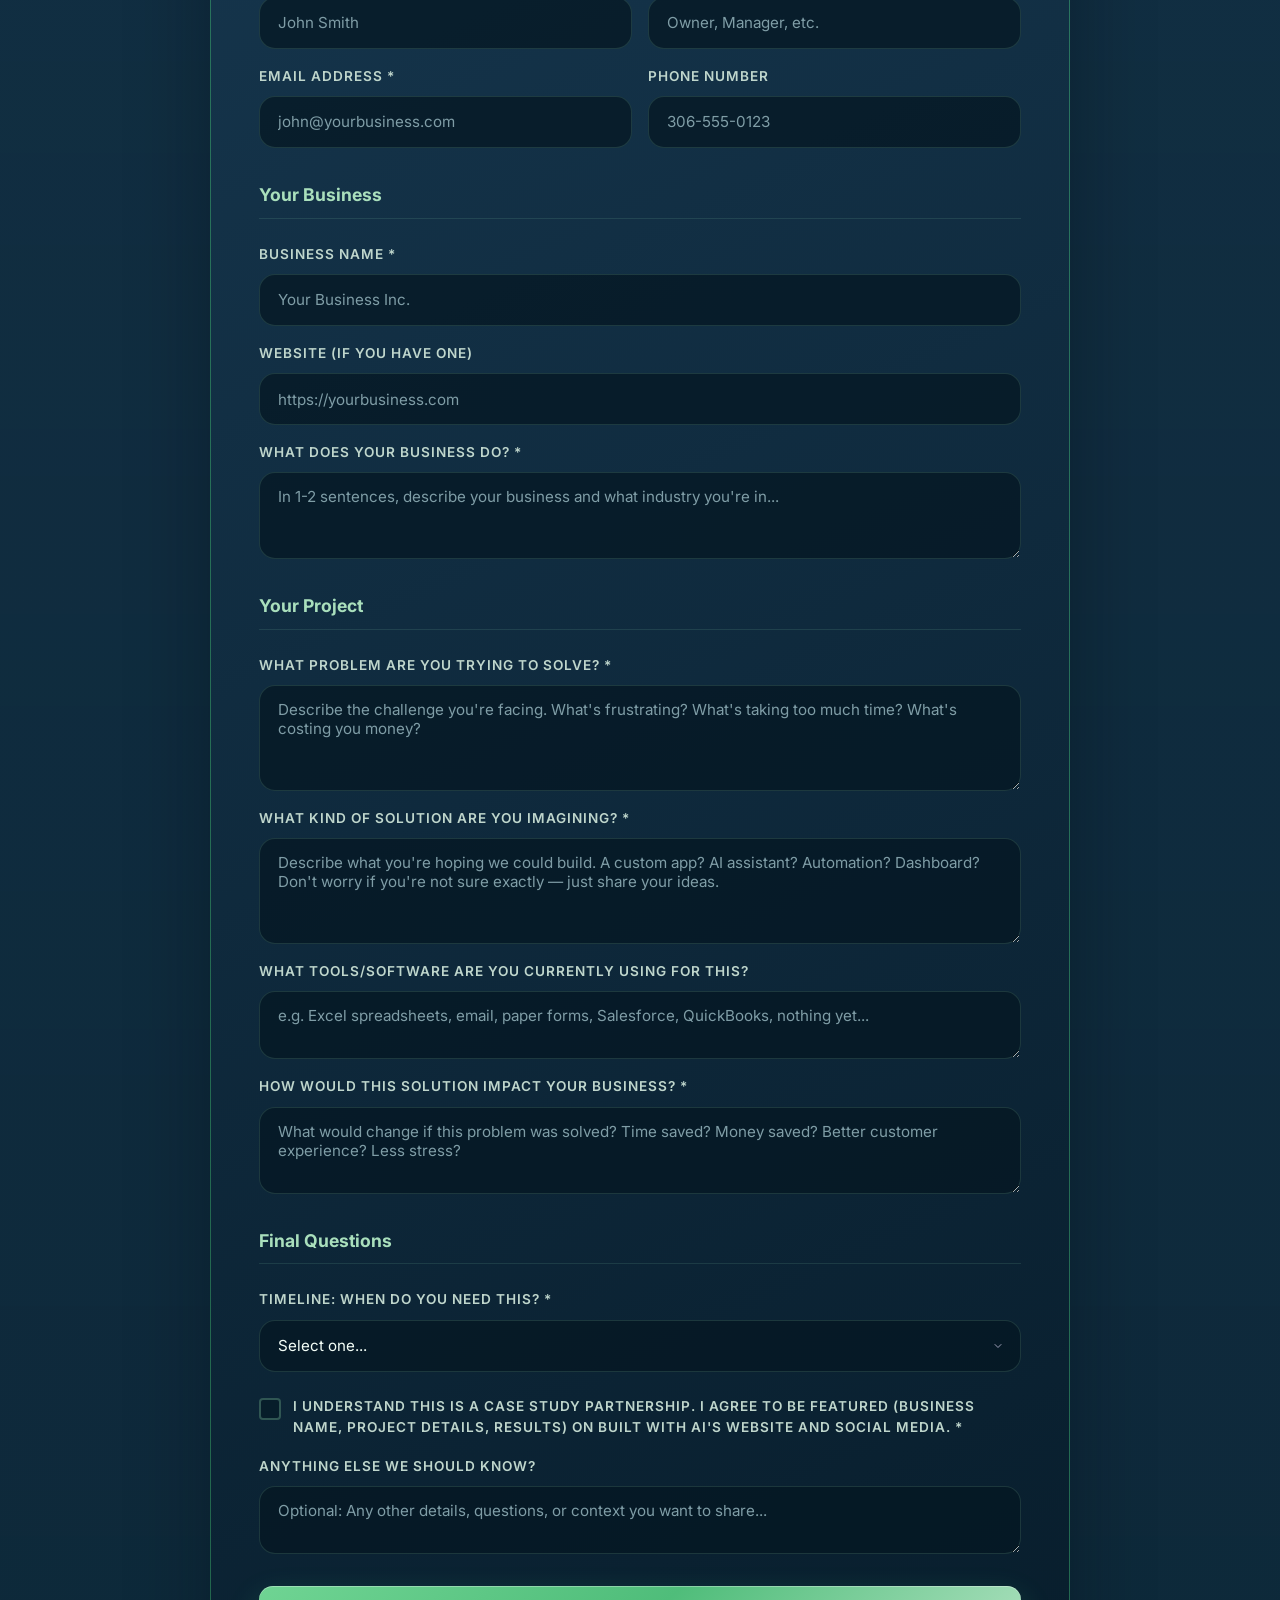
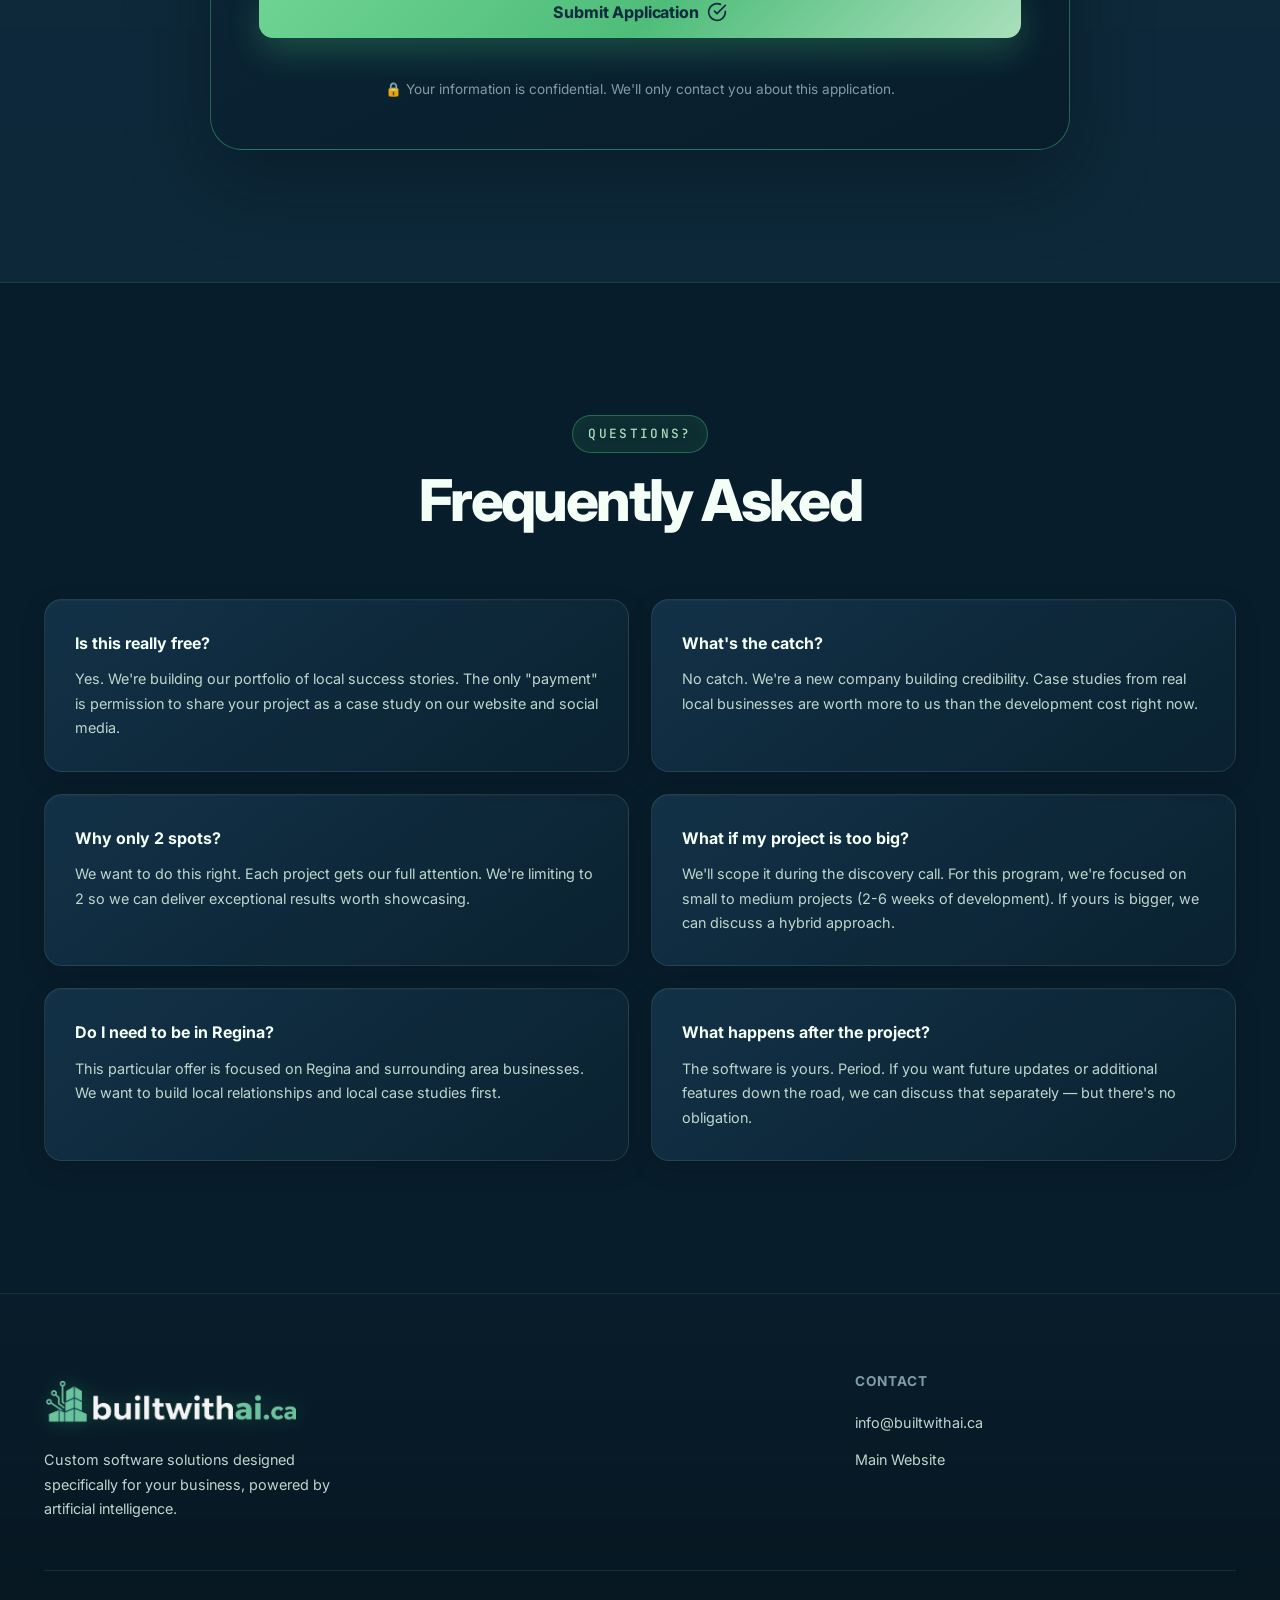
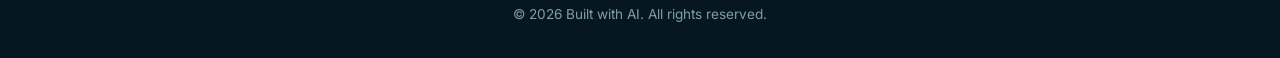
==== commit a20acd3b: "adjusted green color" ====
--- a/case-study.html
+++ b/case-study.html
@@ -10,20 +10,20 @@
     <meta property="og:title" content="FREE Custom Software for Regina Businesses | Built with AI">
     <meta property="og:description" content="We're building 2 custom software projects for Regina businesses — completely free — in exchange for a case study. Apply now.">
     <meta property="og:type" content="website">
-    <meta property="og:image" content="https://builtwithai.ca/images/builtwithai-ca-block-no-star.png">
+    <meta property="og:image" content="https://builtwithai.ca/images/builtwithai-ca-block-no-star-muted.png">
     <link rel="preconnect" href="https://fonts.googleapis.com">
     <link rel="preconnect" href="https://fonts.gstatic.com" crossorigin>
     <link href="https://fonts.googleapis.com/css2?family=Inter:wght@300;400;500;600;700;800;900&family=JetBrains+Mono:wght@400;500&display=swap" rel="stylesheet">
     <link rel="stylesheet" href="css/styles.css">
     <link rel="stylesheet" href="css/case-study.css">
-    <link rel="icon" type="image/png" href="images/builtwithai-icon-block-no-star.png">
+    <link rel="icon" type="image/png" href="images/builtwithai-icon-block-no-star-muted.png">
 </head>
 <body>
     <!-- Navigation -->
     <nav class="navbar" id="navbar">
         <div class="container nav-container">
             <a href="index.html" class="logo" aria-label="builtwithai.ca home">
-                <img class="logo-image" src="images/builtwithai-ca-block-no-star.png" alt="builtwithai.ca">
+                <img class="logo-image" src="images/builtwithai-ca-block-no-star-muted.png" alt="builtwithai.ca">
             </a>
             <button class="mobile-toggle" id="mobileToggle" aria-label="Toggle menu" aria-expanded="false" aria-controls="navLinks">
                 <span></span>
@@ -356,7 +356,7 @@
             <div class="footer-content footer-simple">
                 <div class="footer-brand">
                     <a href="index.html" class="logo" aria-label="builtwithai.ca home">
-                        <img class="logo-image" src="images/builtwithai-ca-block-no-star.png" alt="builtwithai.ca">
+                        <img class="logo-image" src="images/builtwithai-ca-block-no-star-muted.png" alt="builtwithai.ca">
                     </a>
                     <p>Custom software solutions designed specifically for your business, powered by artificial intelligence.</p>
                 </div>
--- a/css/styles.css
+++ b/css/styles.css
@@ -2071,9 +2071,10 @@
 
 /* ===== Official Mint + Navy Brand Palette ===== */
 :root {
-    --brand-mint: #57ff8f;
-    --brand-mint-strong: #35e982;
-    --brand-mint-soft: #a7ffc4;
+    /* Muted mint shared by the website and its updated logo assets. */
+    --brand-mint: #6fd493;
+    --brand-mint-strong: #4fbd7a;
+    --brand-mint-soft: #a9dfbc;
     --brand-navy: #16364d;
     --brand-navy-deep: #081d2b;
     --brand-navy-mid: #102f43;
@@ -2086,14 +2087,14 @@
     --text-primary: #f4fff8;
     --text-secondary: #bfd6cc;
     --text-muted: #7f9da6;
-    --accent-1: #57ff8f;
-    --accent-2: #35e982;
-    --accent-3: #a7ffc4;
-    --gradient-primary: linear-gradient(135deg, #57ff8f 0%, #35e982 52%, #a7ffc4 100%);
-    --gradient-glow: linear-gradient(135deg, rgba(87, 255, 143, 0.16), rgba(53, 233, 130, 0.08));
+    --accent-1: #6fd493;
+    --accent-2: #4fbd7a;
+    --accent-3: #a9dfbc;
+    --gradient-primary: linear-gradient(135deg, #6fd493 0%, #4fbd7a 52%, #a9dfbc 100%);
+    --gradient-glow: linear-gradient(135deg, rgba(111, 212, 147, 0.14), rgba(79, 189, 122, 0.07));
     --border-color: rgba(143, 217, 177, 0.13);
-    --border-glow: rgba(87, 255, 143, 0.4);
-    --shadow-glow: 0 22px 60px rgba(87, 255, 143, 0.12);
+    --border-glow: rgba(111, 212, 147, 0.34);
+    --shadow-glow: 0 22px 60px rgba(111, 212, 147, 0.1);
 }
 
 ::selection {
@@ -2281,7 +2282,7 @@
 }
 
 .process-timeline::before {
-    background: linear-gradient(180deg, #57ff8f, #35e982, #a7ffc4);
+    background: linear-gradient(180deg, #6fd493, #4fbd7a, #a9dfbc);
 }
 
 .process-step {
